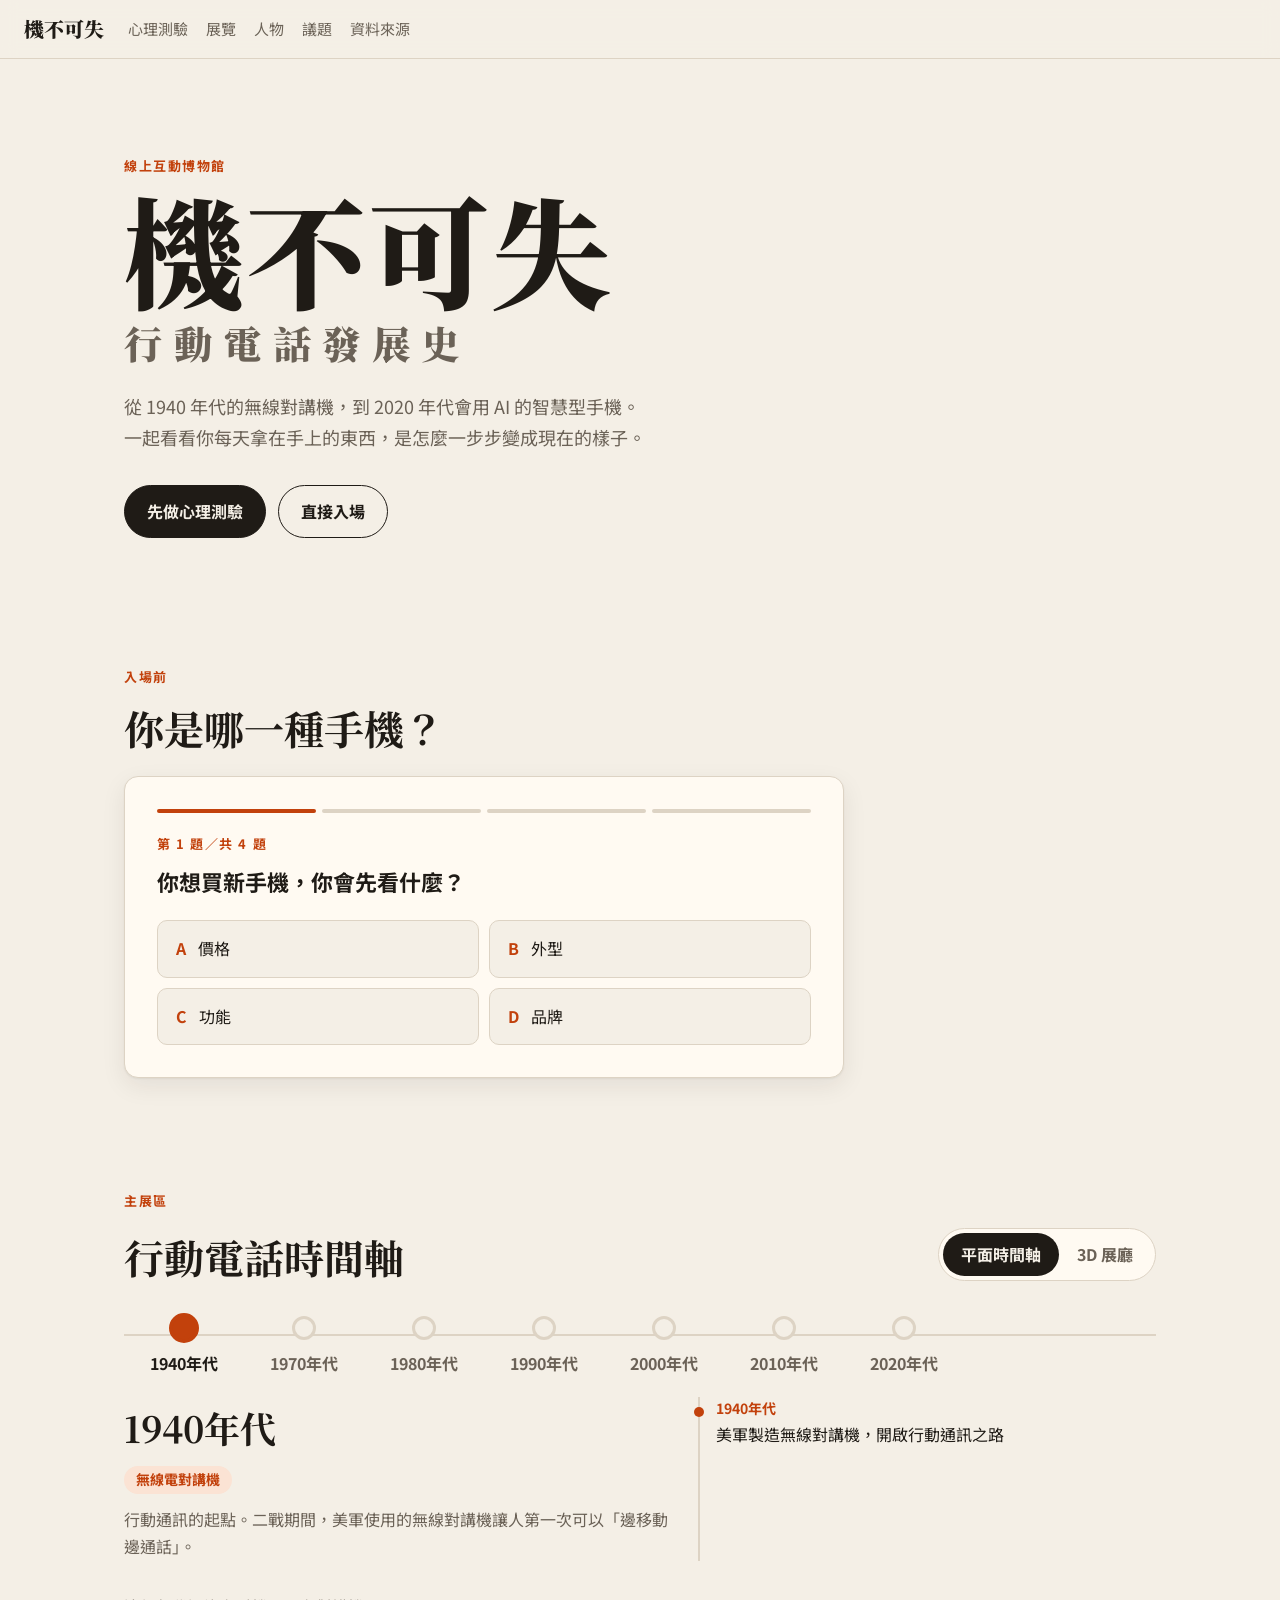
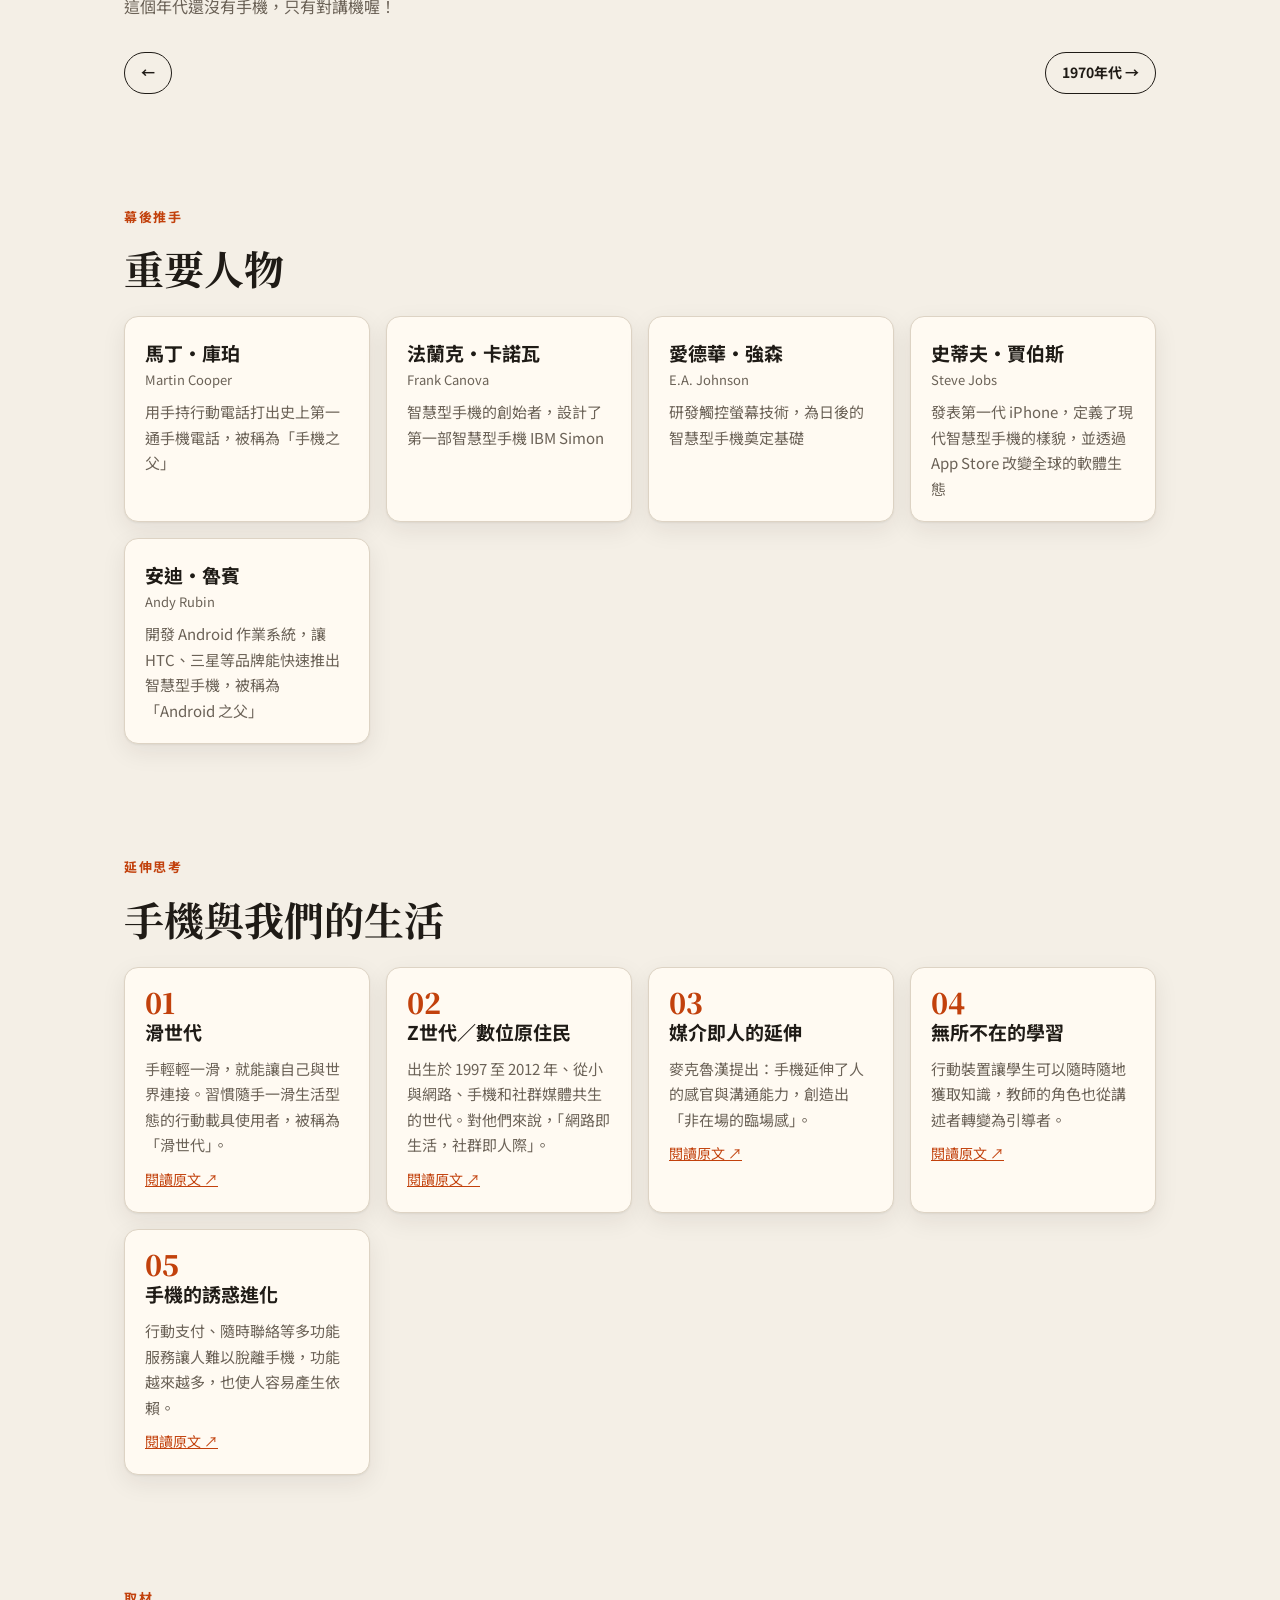
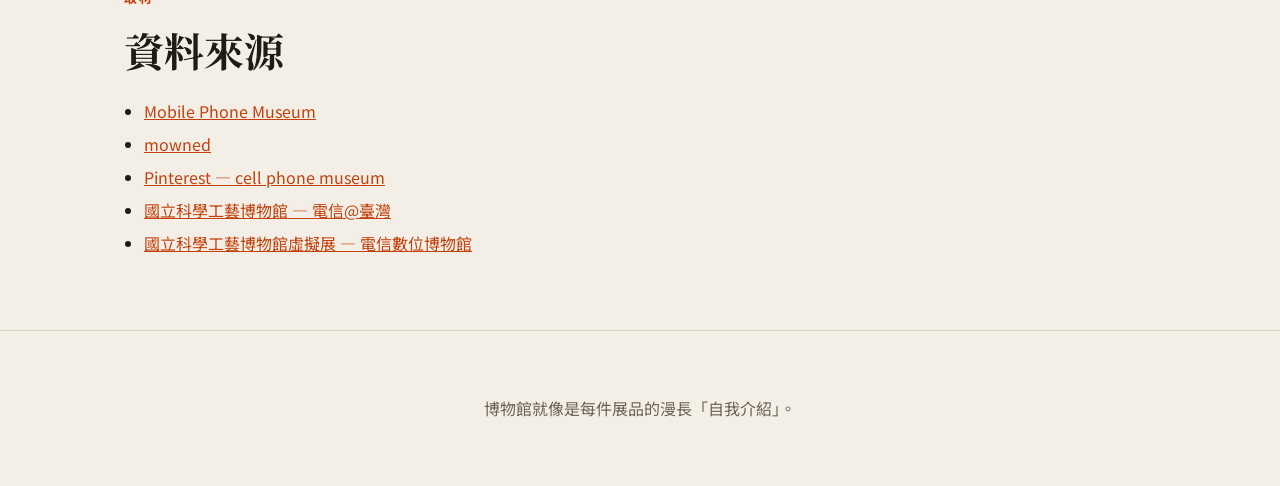
==== index.html @ 14944703 "Add interactive museum prototype with 2D timeline and 3D hall - Personality quiz that links its resu" ====
<!doctype html>
<html lang="zh-Hant">
<head>
  <meta charset="utf-8">
  <meta name="viewport" content="width=device-width, initial-scale=1">
  <title>機不可失：行動電話發展史</title>
  <meta name="description" content="線上互動博物館：從 1940 年代的對講機到 2020 年代的 AI 手機。">
  <link rel="preconnect" href="https://fonts.googleapis.com">
  <link rel="preconnect" href="https://fonts.gstatic.com" crossorigin>
  <link href="https://fonts.googleapis.com/css2?family=Noto+Sans+TC:wght@400;500;700;900&family=Noto+Serif+TC:wght@700;900&display=swap" rel="stylesheet">
  <link rel="stylesheet" href="css/style.css">
  <script type="importmap">
    {
      "imports": {
        "three": "https://cdn.jsdelivr.net/npm/three@0.160.0/build/three.module.js",
        "three/addons/": "https://cdn.jsdelivr.net/npm/three@0.160.0/examples/jsm/"
      }
    }
  </script>
</head>
<body>
  <header class="topbar">
    <a class="brand" href="#top">機不可失</a>
    <nav class="topnav" aria-label="主選單">
      <a href="#quiz">心理測驗</a>
      <a href="#exhibit">展覽</a>
      <a href="#people">人物</a>
      <a href="#issues">議題</a>
      <a href="#sources">資料來源</a>
    </nav>
  </header>

  <main id="top">
    <section class="hero">
      <p class="eyebrow">線上互動博物館</p>
      <h1>機不可失<span>行動電話發展史</span></h1>
      <p class="lead">從 1940 年代的無線對講機，到 2020 年代會用 AI 的智慧型手機。<br>一起看看你每天拿在手上的東西，是怎麼一步步變成現在的樣子。</p>
      <div class="hero-actions">
        <a class="btn primary" href="#quiz">先做心理測驗</a>
        <a class="btn" href="#exhibit">直接入場</a>
      </div>
    </section>

    <!-- 心理測驗 -->
    <section id="quiz" class="section">
      <div class="section-head">
        <p class="eyebrow">入場前</p>
        <h2>你是哪一種手機？</h2>
      </div>
      <div class="quiz-card" id="quiz-card" aria-live="polite"></div>
    </section>

    <!-- 展覽：2D / 3D 切換 -->
    <section id="exhibit" class="section">
      <div class="section-head">
        <p class="eyebrow">主展區</p>
        <h2>行動電話時間軸</h2>
        <div class="mode-switch" role="tablist" aria-label="參觀模式">
          <button role="tab" id="tab-2d" aria-selected="true" aria-controls="panel-2d">平面時間軸</button>
          <button role="tab" id="tab-3d" aria-selected="false" aria-controls="panel-3d">3D 展廳</button>
        </div>
      </div>

      <div id="panel-2d" role="tabpanel" aria-labelledby="tab-2d">
        <div class="era-rail" id="era-rail" role="tablist" aria-label="年代"></div>
        <div class="era-panel" id="era-panel"></div>
      </div>

      <div id="panel-3d" role="tabpanel" aria-labelledby="tab-3d" hidden>
        <div class="hall" id="hall">
          <div class="hall-canvas" id="hall-canvas"></div>
          <div class="hall-loading" id="hall-loading">展廳載入中…</div>
          <div class="hall-hint">拖曳旋轉手機 · 點其他展台或用 ← → 移動</div>
          <button class="hall-nav prev" id="hall-prev" aria-label="上一件展品">‹</button>
          <button class="hall-nav next" id="hall-next" aria-label="下一件展品">›</button>
          <div class="hall-info" id="hall-info"></div>
        </div>
      </div>
    </section>

    <!-- 人物 -->
    <section id="people" class="section">
      <div class="section-head">
        <p class="eyebrow">幕後推手</p>
        <h2>重要人物</h2>
      </div>
      <div class="people-grid" id="people-grid"></div>
    </section>

    <!-- 議題 -->
    <section id="issues" class="section">
      <div class="section-head">
        <p class="eyebrow">延伸思考</p>
        <h2>手機與我們的生活</h2>
      </div>
      <div class="issue-grid" id="issue-grid"></div>
    </section>

    <section id="sources" class="section">
      <div class="section-head">
        <p class="eyebrow">取材</p>
        <h2>資料來源</h2>
      </div>
      <ul class="source-list" id="source-list"></ul>
    </section>
  </main>

  <footer class="footer">
    <p>博物館就像是每件展品的漫長「自我介紹」。</p>
  </footer>

  <script src="js/data.js"></script>
  <script src="js/app.js"></script>
</body>
</html>
---- css/style.css ----
:root {
  --bg: #f4efe6;
  --surface: #fffaf2;
  --ink: #1f1b16;
  --muted: #6b6257;
  --line: #ddd3c4;
  --accent: #c2410c;
  --accent-ink: #ffffff;
  --accent-soft: #fbe3d4;
  --hall-bg: #15130f;
  --radius: 14px;
  --shadow: 0 1px 2px rgba(40, 30, 20, .06), 0 8px 24px rgba(40, 30, 20, .08);
  --sans: 'Noto Sans TC', system-ui, sans-serif;
  --serif: 'Noto Serif TC', 'Noto Sans TC', serif;
}

* { box-sizing: border-box; }
html { scroll-behavior: smooth; scroll-padding-top: 64px; }
body {
  margin: 0;
  background: var(--bg);
  color: var(--ink);
  font-family: var(--sans);
  line-height: 1.7;
  -webkit-font-smoothing: antialiased;
}
a { color: var(--accent); }
button { font: inherit; color: inherit; cursor: pointer; }
img { max-width: 100%; display: block; }
:focus-visible { outline: 3px solid var(--accent); outline-offset: 2px; }

/* 頂部選單 */
.topbar {
  position: sticky; top: 0; z-index: 20;
  display: flex; align-items: center; gap: 24px;
  padding: 12px 24px;
  background: color-mix(in srgb, var(--bg) 88%, transparent);
  backdrop-filter: blur(8px);
  border-bottom: 1px solid var(--line);
}
.brand { font-family: var(--serif); font-weight: 900; font-size: 20px; color: var(--ink); text-decoration: none; white-space: nowrap; }
.topnav { display: flex; gap: 18px; overflow-x: auto; scrollbar-width: none; }
.topnav a { color: var(--muted); text-decoration: none; font-size: 15px; white-space: nowrap; }
.topnav a:hover { color: var(--ink); }

/* 開場 */
.hero { max-width: 1080px; margin: 0 auto; padding: 96px 24px 72px; }
.eyebrow { margin: 0 0 8px; color: var(--accent); font-weight: 700; letter-spacing: .12em; font-size: 13px; }
.hero h1 {
  margin: 0; font-family: var(--serif); font-weight: 900;
  font-size: clamp(56px, 11vw, 120px); line-height: 1.05; letter-spacing: .02em;
}
.hero h1 span { display: block; font-size: .32em; letter-spacing: .3em; margin-top: 12px; color: var(--muted); }
.lead { max-width: 600px; font-size: 18px; color: var(--muted); margin: 28px 0 32px; }
.hero-actions { display: flex; gap: 12px; flex-wrap: wrap; }
.btn {
  display: inline-flex; align-items: center; gap: 8px;
  padding: 12px 22px; border-radius: 999px;
  border: 1.5px solid var(--ink); background: transparent;
  color: var(--ink); text-decoration: none; font-weight: 700;
}
.btn.primary { background: var(--ink); color: var(--bg); }
.btn.small { padding: 8px 16px; font-size: 14px; }
.btn:hover { transform: translateY(-1px); }

/* 區塊 */
.section { max-width: 1080px; margin: 0 auto; padding: 56px 24px; }
.section-head { display: flex; flex-wrap: wrap; align-items: flex-end; gap: 8px 24px; margin-bottom: 24px; }
.section-head .eyebrow { width: 100%; }
.section-head h2 { margin: 0; font-family: var(--serif); font-size: clamp(28px, 4vw, 40px); line-height: 1.2; }

/* 心理測驗 */
.quiz-card {
  background: var(--surface); border: 1px solid var(--line);
  border-radius: var(--radius); box-shadow: var(--shadow);
  padding: 32px; max-width: 720px;
}
.quiz-progress { display: flex; gap: 6px; margin-bottom: 20px; }
.quiz-progress span { flex: 1; height: 4px; border-radius: 2px; background: var(--line); }
.quiz-progress span.done { background: var(--accent); }
.quiz-q { font-size: 22px; font-weight: 700; margin: 0 0 20px; }
.quiz-options { display: grid; grid-template-columns: repeat(auto-fit, minmax(220px, 1fr)); gap: 10px; }
.quiz-option {
  text-align: left; padding: 14px 18px; border-radius: 10px;
  border: 1.5px solid var(--line); background: var(--bg);
  display: flex; gap: 12px; align-items: center;
}
.quiz-option b { color: var(--accent); }
.quiz-option:hover { border-color: var(--accent); background: var(--accent-soft); }
.quiz-result h3 { font-family: var(--serif); font-size: 32px; margin: 4px 0 8px; }
.quiz-result .phone-tag { color: var(--muted); margin: 0 0 12px; }
.quiz-result .actions { display: flex; gap: 10px; flex-wrap: wrap; margin-top: 20px; }

/* 模式切換 */
.mode-switch {
  margin-left: auto; display: inline-flex; padding: 4px;
  border-radius: 999px; background: var(--surface); border: 1px solid var(--line);
}
.mode-switch button {
  border: 0; background: transparent; padding: 8px 18px; border-radius: 999px;
  font-weight: 700; color: var(--muted);
}
.mode-switch button[aria-selected="true"] { background: var(--ink); color: var(--bg); }

/* 2D 時間軸 */
.era-rail {
  position: relative; display: flex; gap: 0; overflow-x: auto;
  scroll-snap-type: x mandatory; padding: 8px 0 20px; scrollbar-width: thin;
}
.era-rail::before {
  content: ''; position: absolute; left: 0; right: 0; top: 29px;
  height: 2px; background: var(--line);
}
.era-dot {
  position: relative; flex: 0 0 auto; min-width: 120px; scroll-snap-align: start;
  border: 0; background: transparent; padding: 0 8px; text-align: center;
  display: flex; flex-direction: column; align-items: center; gap: 10px;
  color: var(--muted); font-weight: 700;
}
.era-dot::before {
  content: ''; width: 18px; height: 18px; border-radius: 50%;
  background: var(--bg); border: 3px solid var(--line); margin-top: 3px; z-index: 1;
  transition: transform .2s, border-color .2s, background .2s;
}
.era-dot[aria-selected="true"] { color: var(--ink); }
.era-dot[aria-selected="true"]::before { border-color: var(--accent); background: var(--accent); transform: scale(1.25); }
.era-dot:hover::before { border-color: var(--accent); }

.era-panel { animation: fade .35s ease; }
@keyframes fade { from { opacity: 0; transform: translateY(6px); } to { opacity: 1; transform: none; } }
.era-intro { display: grid; grid-template-columns: 1.2fr 1fr; gap: 24px; margin-bottom: 28px; }
.era-intro h3 { font-family: var(--serif); font-size: 36px; margin: 0; }
.era-intro .network { display: inline-block; margin: 8px 0 12px; padding: 2px 12px; border-radius: 999px; background: var(--accent-soft); color: var(--accent); font-weight: 700; font-size: 14px; }
.era-intro p { margin: 0; color: var(--muted); }
.events { list-style: none; margin: 0; padding: 0 0 0 16px; border-left: 2px solid var(--line); }
.events li { position: relative; margin-bottom: 12px; }
.events li::before { content: ''; position: absolute; left: -22px; top: 10px; width: 10px; height: 10px; border-radius: 50%; background: var(--accent); }
.events b { display: block; font-size: 14px; color: var(--accent); }

.phone-row {
  position: relative; display: flex; gap: 16px; overflow-x: auto; scroll-snap-type: x mandatory;
  padding: 4px 4px 16px; margin: 0 -4px;
}
.phone-row:empty::after { content: '這個年代還沒有手機，只有對講機喔！'; color: var(--muted); }
.flip {
  flex: 0 0 240px; height: 340px; scroll-snap-align: start;
  perspective: 1000px; border: 0; background: transparent; padding: 0; text-align: left;
}
.flip-inner {
  position: relative; width: 100%; height: 100%;
  transition: transform .6s cubic-bezier(.2, .7, .2, 1); transform-style: preserve-3d;
}
.flip.flipped .flip-inner { transform: rotateY(180deg); }
.flip-face {
  position: absolute; inset: 0; backface-visibility: hidden; -webkit-backface-visibility: hidden;
  border-radius: var(--radius); border: 1px solid var(--line); background: var(--surface);
  box-shadow: var(--shadow); padding: 16px; display: flex; flex-direction: column; overflow: hidden;
}
.flip-back { transform: rotateY(180deg); background: var(--ink); color: var(--bg); border-color: var(--ink); }
.flip-back h4 { margin: 0 0 8px; font-size: 16px; }
.flip-back p { margin: 0 0 10px; font-size: 14px; line-height: 1.6; opacity: .9; }
.flip-back .label { font-size: 12px; letter-spacing: .1em; color: #f9b88f; font-weight: 700; margin-bottom: 2px; }
.flip.highlight .flip-face { outline: 3px solid var(--accent); outline-offset: 2px; }
.photo {
  flex: 1; border-radius: 10px; background: var(--bg); margin-bottom: 12px;
  display: grid; place-items: center; overflow: hidden;
}
.photo img { width: 100%; height: 100%; object-fit: contain; }
.photo .placeholder { text-align: center; color: var(--muted); font-size: 12px; padding: 8px; }
.photo .placeholder svg { display: block; width: 56px; height: 96px; margin: 0 auto 6px; color: var(--line); }
.flip-front .year { color: var(--accent); font-weight: 900; font-size: 14px; }
.flip-front .name { font-weight: 700; font-size: 17px; line-height: 1.35; }
.flip-front .tap { font-size: 12px; color: var(--muted); margin-top: 4px; }
.era-nav { display: flex; justify-content: space-between; gap: 12px; margin-top: 16px; }

/* 3D 展廳 */
.hall {
  position: relative; height: min(72vh, 640px); min-height: 420px;
  border-radius: var(--radius); overflow: hidden; background: var(--hall-bg);
  color: #f4efe6; touch-action: pan-y;
}
.hall-canvas, .hall-canvas canvas { position: absolute; inset: 0; width: 100%; height: 100%; display: block; }
.hall-canvas canvas { cursor: grab; }
.hall-canvas canvas:active { cursor: grabbing; }
.hall-loading { position: absolute; inset: 0; display: grid; place-items: center; color: #b9ad9a; }
.hall-hint {
  position: absolute; top: 14px; left: 50%; transform: translateX(-50%);
  font-size: 13px; color: #b9ad9a; background: rgba(0, 0, 0, .35);
  padding: 4px 14px; border-radius: 999px; white-space: nowrap; pointer-events: none;
  animation: hint-out .6s ease 7s forwards;
}
@keyframes hint-out { to { opacity: 0; } }
.hall-nav {
  position: absolute; top: 45%; width: 48px; height: 48px; border-radius: 50%;
  border: 1px solid rgba(255, 255, 255, .25); background: rgba(0, 0, 0, .4);
  color: #fff; font-size: 28px; line-height: 1;
}
.hall-nav:hover { background: rgba(0, 0, 0, .7); }
.hall-nav.prev { left: 14px; }
.hall-nav.next { right: 14px; }
.hall-info {
  position: absolute; left: 16px; right: 16px; bottom: 16px; max-width: 520px;
  background: rgba(20, 18, 14, .82); backdrop-filter: blur(6px);
  border: 1px solid rgba(255, 255, 255, .12); border-radius: 12px; padding: 14px 18px;
}
.hall-info .year { color: #f9b88f; font-weight: 900; font-size: 14px; }
.hall-info h3 { margin: 0 0 4px; font-size: 20px; }
.hall-info p { margin: 0 0 6px; font-size: 14px; color: #d9cfbf; }
.hall-info .btn { border-color: #f4efe6; color: #f4efe6; margin-top: 4px; }

/* 人物、議題 */
.people-grid, .issue-grid { display: grid; grid-template-columns: repeat(auto-fill, minmax(240px, 1fr)); gap: 16px; }
.card {
  background: var(--surface); border: 1px solid var(--line); border-radius: var(--radius);
  padding: 20px; box-shadow: var(--shadow);
}
.card h3 { margin: 0; font-size: 19px; }
.card .en { color: var(--muted); font-size: 13px; margin-bottom: 8px; }
.card p { margin: 8px 0 0; color: var(--muted); font-size: 15px; }
.card .num { font-family: var(--serif); font-size: 28px; color: var(--accent); font-weight: 900; line-height: 1; }
.card a { font-size: 14px; display: inline-block; margin-top: 10px; }
.source-list { padding-left: 20px; }
.source-list li { margin-bottom: 6px; }

.footer { text-align: center; padding: 48px 24px; color: var(--muted); border-top: 1px solid var(--line); }

@media (max-width: 720px) {
  .topbar { padding: 10px 16px; gap: 16px; }
  .hero { padding: 64px 16px 48px; }
  .section { padding: 40px 16px; }
  .quiz-card { padding: 22px; }
  .era-intro { grid-template-columns: 1fr; }
  .mode-switch { margin-left: 0; }
  .hall-nav { top: 38%; width: 40px; height: 40px; }
  .hall-hint { font-size: 11px; }
  .hall { height: 78vh; }
  .hall-info { left: 10px; right: 10px; bottom: 10px; padding: 10px 14px; }
  .hall-info h3 { font-size: 17px; }
  .hall-info p + p { display: none; }
}

@media (prefers-color-scheme: dark) {
  :root:not([data-theme="light"]) {
    --bg: #181612; --surface: #221f1a; --ink: #f2ece2; --muted: #a89e90;
    --line: #3a352d; --accent: #fb923c; --accent-soft: #3b2416;
  }
  :root:not([data-theme="light"]) .flip-back { background: #f2ece2; color: #181612; }
  :root:not([data-theme="light"]) .flip-back .label { color: #c2410c; }
}
@media (prefers-reduced-motion: reduce) {
  * { transition: none !important; animation: none !important; scroll-behavior: auto !important; }
}
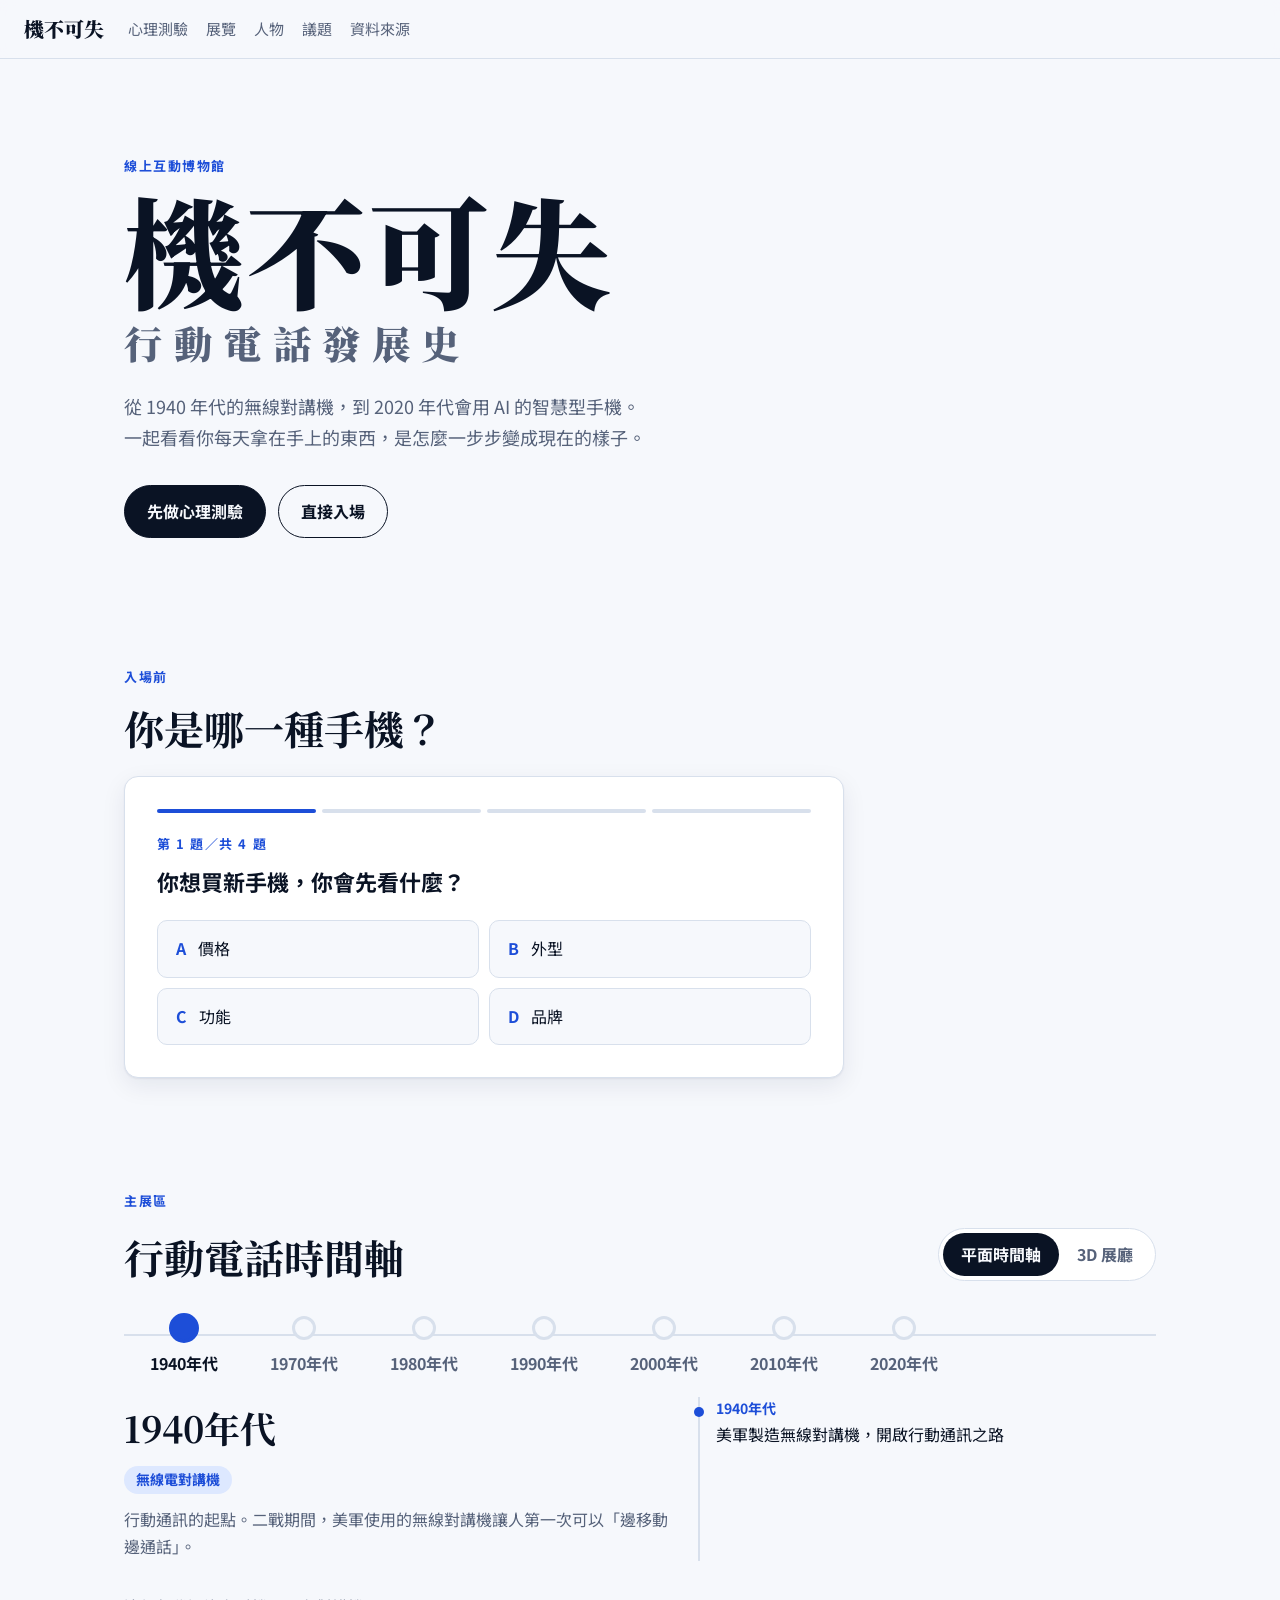
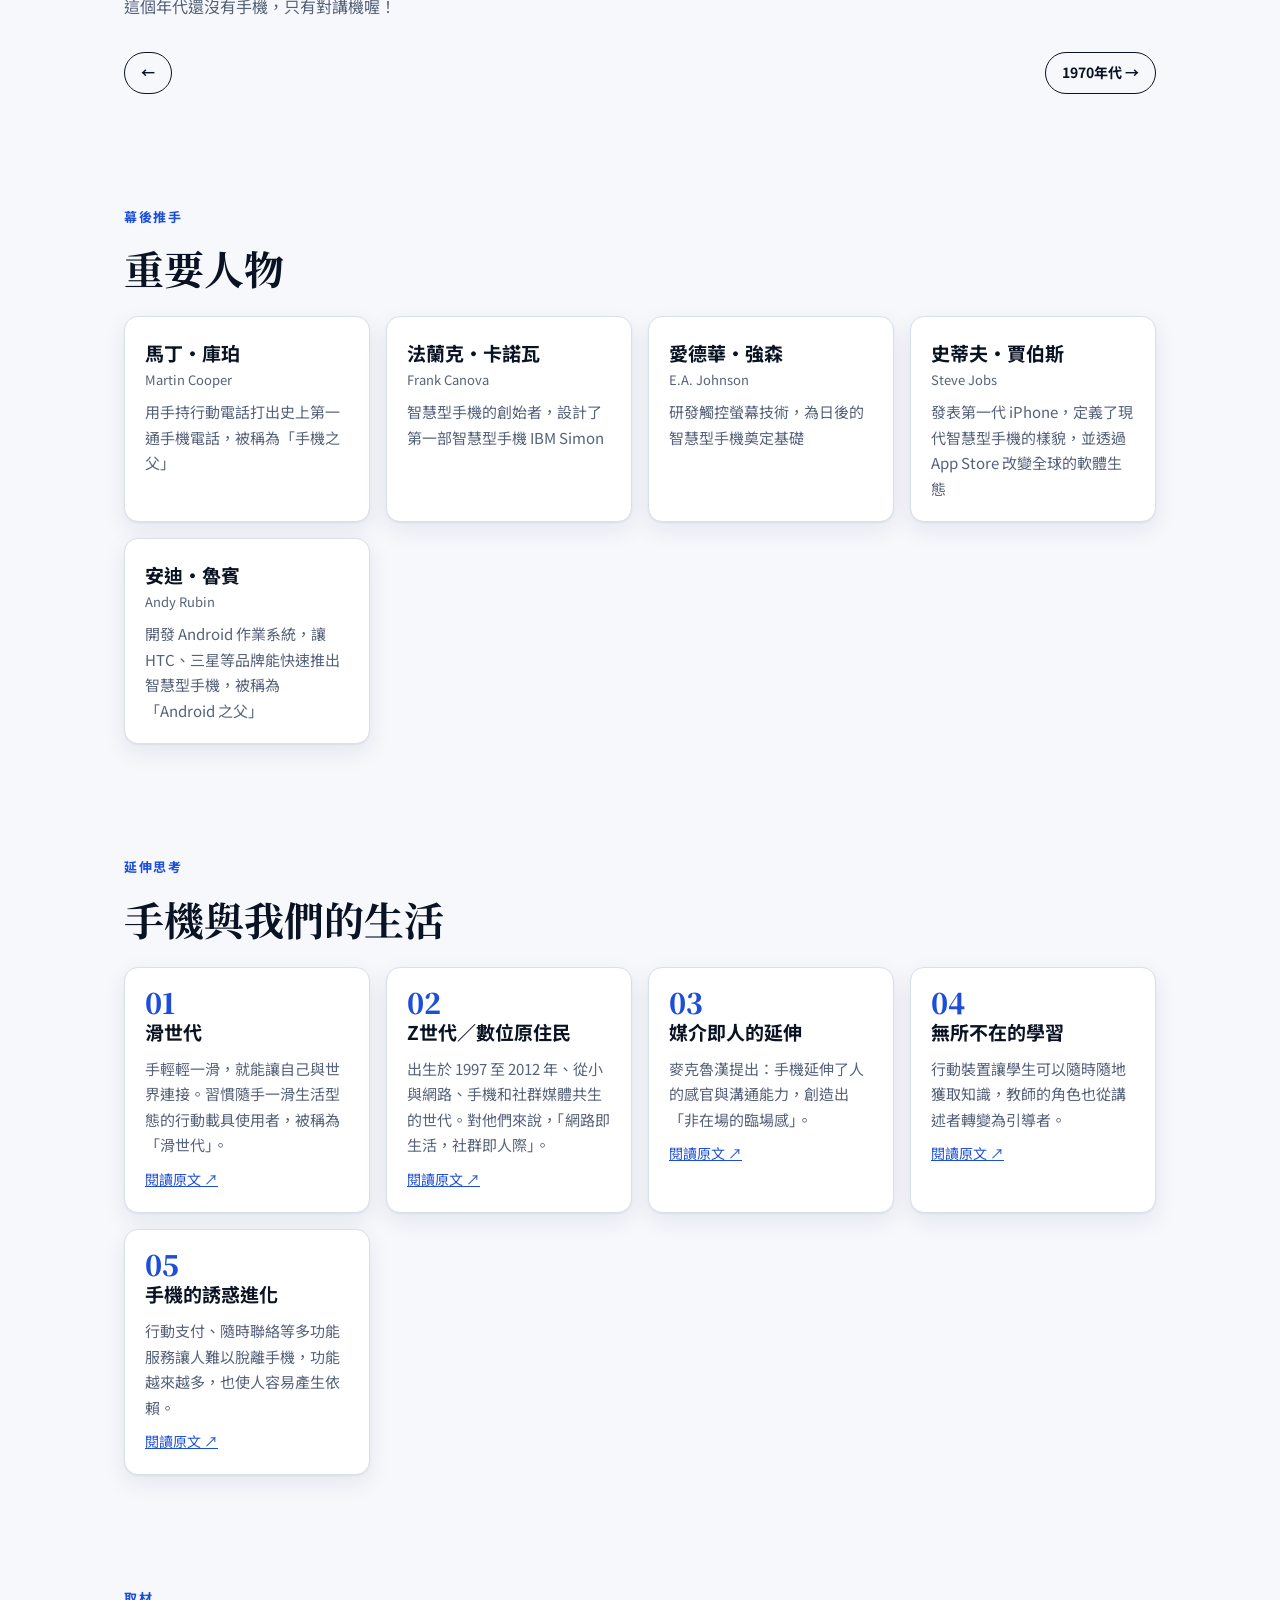
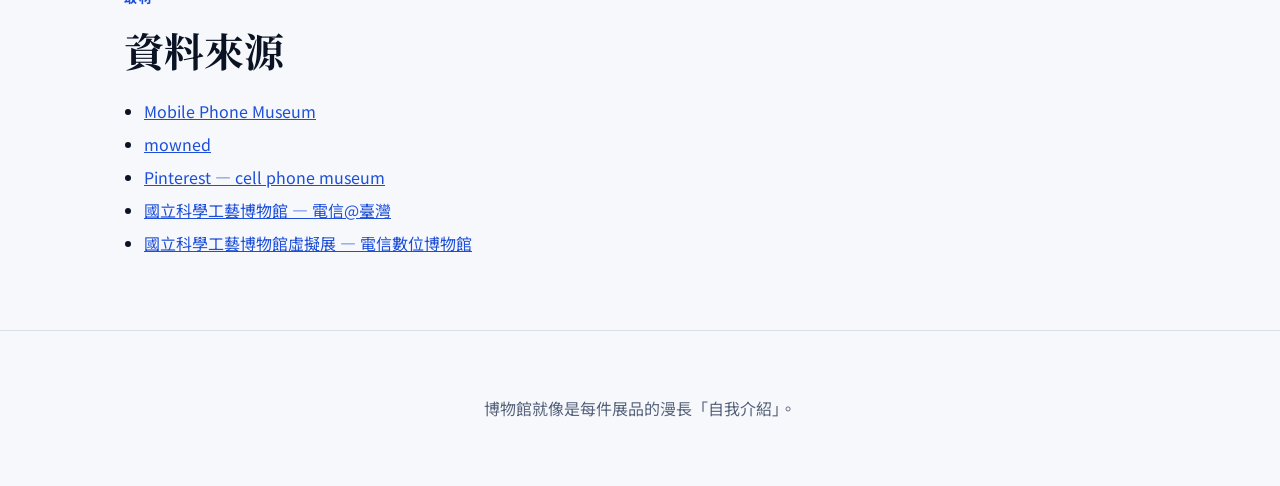
==== commit c713df87: "Switch site palette to blue / black / white Co-Authored-By: Claude Opus 5.5 <noreply@anthropic.com> " ====
--- a/index.html
+++ b/index.html
@@ -70,7 +70,7 @@
         <div class="hall" id="hall">
           <div class="hall-canvas" id="hall-canvas"></div>
           <div class="hall-loading" id="hall-loading">展廳載入中…</div>
-          <div class="hall-hint">拖曳旋轉手機 · 點其他展台或用 ← → 移動</div>
+          <div class="hall-hint">拖曳旋轉手機 · 點其他展台或用 ← → 移動 · 藍色光圈的手機可以點進去體驗</div>
           <button class="hall-nav prev" id="hall-prev" aria-label="上一件展品">‹</button>
           <button class="hall-nav next" id="hall-next" aria-label="下一件展品">›</button>
           <div class="hall-info" id="hall-info"></div>
--- a/css/style.css
+++ b/css/style.css
@@ -1,15 +1,15 @@
 :root {
-  --bg: #f4efe6;
-  --surface: #fffaf2;
-  --ink: #1f1b16;
-  --muted: #6b6257;
-  --line: #ddd3c4;
-  --accent: #c2410c;
+  --bg: #f6f8fc;
+  --surface: #ffffff;
+  --ink: #0a1324;
+  --muted: #56627a;
+  --line: #d8e0ec;
+  --accent: #1d4ed8;
   --accent-ink: #ffffff;
-  --accent-soft: #fbe3d4;
-  --hall-bg: #15130f;
+  --accent-soft: #dde8ff;
+  --hall-bg: #060a14;
   --radius: 14px;
-  --shadow: 0 1px 2px rgba(40, 30, 20, .06), 0 8px 24px rgba(40, 30, 20, .08);
+  --shadow: 0 1px 2px rgba(10, 25, 60, .06), 0 8px 24px rgba(10, 25, 60, .08);
   --sans: 'Noto Sans TC', system-ui, sans-serif;
   --serif: 'Noto Serif TC', 'Noto Sans TC', serif;
 }
@@ -31,7 +31,7 @@
 
 /* 頂部選單 */
 .topbar {
-  position: sticky; top: 0; z-index: 20;
+  position: sticky; top: env(safe-area-inset-top, 0px); z-index: 20;
   display: flex; align-items: center; gap: 24px;
   padding: 12px 24px;
   background: color-mix(in srgb, var(--bg) 88%, transparent);
@@ -159,7 +159,7 @@
 .flip-back { transform: rotateY(180deg); background: var(--ink); color: var(--bg); border-color: var(--ink); }
 .flip-back h4 { margin: 0 0 8px; font-size: 16px; }
 .flip-back p { margin: 0 0 10px; font-size: 14px; line-height: 1.6; opacity: .9; }
-.flip-back .label { font-size: 12px; letter-spacing: .1em; color: #f9b88f; font-weight: 700; margin-bottom: 2px; }
+.flip-back .label { font-size: 12px; letter-spacing: .1em; color: #93c5fd; font-weight: 700; margin-bottom: 2px; }
 .flip.highlight .flip-face { outline: 3px solid var(--accent); outline-offset: 2px; }
 .photo {
   flex: 1; border-radius: 10px; background: var(--bg); margin-bottom: 12px;
@@ -177,15 +177,15 @@
 .hall {
   position: relative; height: min(72vh, 640px); min-height: 420px;
   border-radius: var(--radius); overflow: hidden; background: var(--hall-bg);
-  color: #f4efe6; touch-action: pan-y;
+  color: #eef3fb; touch-action: pan-y;
 }
 .hall-canvas, .hall-canvas canvas { position: absolute; inset: 0; width: 100%; height: 100%; display: block; }
 .hall-canvas canvas { cursor: grab; }
 .hall-canvas canvas:active { cursor: grabbing; }
-.hall-loading { position: absolute; inset: 0; display: grid; place-items: center; color: #b9ad9a; }
+.hall-loading { position: absolute; inset: 0; display: grid; place-items: center; color: #9fb0c8; }
 .hall-hint {
   position: absolute; top: 14px; left: 50%; transform: translateX(-50%);
-  font-size: 13px; color: #b9ad9a; background: rgba(0, 0, 0, .35);
+  font-size: 13px; color: #9fb0c8; background: rgba(0, 0, 0, .35);
   padding: 4px 14px; border-radius: 999px; white-space: nowrap; pointer-events: none;
   animation: hint-out .6s ease 7s forwards;
 }
@@ -200,13 +200,13 @@
 .hall-nav.next { right: 14px; }
 .hall-info {
   position: absolute; left: 16px; right: 16px; bottom: 16px; max-width: 520px;
-  background: rgba(20, 18, 14, .82); backdrop-filter: blur(6px);
+  background: rgba(8, 13, 26, .82); backdrop-filter: blur(6px);
   border: 1px solid rgba(255, 255, 255, .12); border-radius: 12px; padding: 14px 18px;
 }
-.hall-info .year { color: #f9b88f; font-weight: 900; font-size: 14px; }
+.hall-info .year { color: #93c5fd; font-weight: 900; font-size: 14px; }
 .hall-info h3 { margin: 0 0 4px; font-size: 20px; }
-.hall-info p { margin: 0 0 6px; font-size: 14px; color: #d9cfbf; }
-.hall-info .btn { border-color: #f4efe6; color: #f4efe6; margin-top: 4px; }
+.hall-info p { margin: 0 0 6px; font-size: 14px; color: #c9d4e4; }
+.hall-info .btn { border-color: #eef3fb; color: #eef3fb; margin-top: 4px; }
 
 /* 人物、議題 */
 .people-grid, .issue-grid { display: grid; grid-template-columns: repeat(auto-fill, minmax(240px, 1fr)); gap: 16px; }
@@ -241,12 +241,118 @@
 
 @media (prefers-color-scheme: dark) {
   :root:not([data-theme="light"]) {
-    --bg: #181612; --surface: #221f1a; --ink: #f2ece2; --muted: #a89e90;
-    --line: #3a352d; --accent: #fb923c; --accent-soft: #3b2416;
+    --bg: #060a14; --surface: #0e1627; --ink: #eef3fb; --muted: #95a3bb;
+    --line: #1f2c45; --accent: #60a5fa; --accent-soft: #132a52; color-scheme: dark;
   }
-  :root:not([data-theme="light"]) .flip-back { background: #f2ece2; color: #181612; }
-  :root:not([data-theme="light"]) .flip-back .label { color: #c2410c; }
-}
+  :root:not([data-theme="light"]) .flip-back .label { color: #1d4ed8; }
+}
+:root[data-theme="dark"] {
+  --bg: #060a14; --surface: #0e1627; --ink: #eef3fb; --muted: #95a3bb;
+  --line: #1f2c45; --accent: #60a5fa; --accent-soft: #132a52; color-scheme: dark;
+}
+:root[data-theme="dark"] .flip-back .label { color: #1d4ed8; }
 @media (prefers-reduced-motion: reduce) {
   * { transition: none !important; animation: none !important; scroll-behavior: auto !important; }
 }
+
+/* ===== 沉浸體驗（全螢幕，固定用深色字幕風格，不跟著深淺色主題變） ===== */
+.hall-enter { border-color: #60a5fa !important; color: #dbeafe !important; }
+.era-scenes { display: flex; flex-wrap: wrap; gap: 10px; margin-top: 4px; }
+.era-scenes .btn { border-color: var(--accent); color: var(--accent); }
+html.imm-open, html.imm-open body { overflow: hidden; }
+.imm [hidden] { display: none !important; }
+.imm {
+  --imm-panel: rgba(8, 13, 26, .84); --imm-ink: #f1f5fb; --imm-muted: #c9d4e4; --imm-accent: #60a5fa;
+  position: fixed; inset: 0; z-index: 1000; background: #060a14; color: var(--imm-ink);
+  font-family: var(--sans); overflow: hidden; touch-action: none; user-select: none; -webkit-user-select: none;
+}
+.imm-canvas, .imm-canvas canvas { position: absolute; inset: 0; width: 100%; height: 100%; display: block; }
+.imm-btn {
+  font: inherit; font-size: 14px; font-weight: 700; color: var(--imm-ink); cursor: pointer; white-space: nowrap;
+  background: var(--imm-panel); border: 1px solid rgba(255, 255, 255, .22); border-radius: 999px; padding: 8px 14px;
+  backdrop-filter: blur(6px); -webkit-backdrop-filter: blur(6px);
+}
+.imm-btn.primary { background: var(--imm-accent); border-color: var(--imm-accent); color: #051231; }
+.imm-btn.pulse { animation: imm-pulse 1.4s ease-in-out infinite; }
+@keyframes imm-pulse { 50% { box-shadow: 0 0 0 8px rgba(96, 165, 250, .25); } }
+.imm-top {
+  position: absolute; left: 0; right: 0; top: 0; display: flex; align-items: center; gap: 12px;
+  padding: calc(env(safe-area-inset-top, 0px) + 12px) max(14px, env(safe-area-inset-right, 0px)) 12px max(14px, env(safe-area-inset-left, 0px));
+  background: linear-gradient(rgba(0, 0, 0, .45), transparent);
+}
+.imm-steps { flex: 1; display: flex; justify-content: center; gap: 6px; }
+.imm-steps span { width: 22px; height: 4px; border-radius: 4px; background: rgba(255, 255, 255, .28); }
+.imm-steps span.done { background: rgba(255, 255, 255, .75); }
+.imm-steps span.now { background: var(--imm-accent); }
+.imm-reticle { position: absolute; left: 50%; top: 50%; width: 44px; height: 44px; margin: -22px 0 0 -22px; pointer-events: none; }
+.imm-reticle svg { width: 100%; height: 100%; overflow: visible; transform: rotate(-90deg); }
+.imm-reticle .dot { fill: rgba(255, 255, 255, .9); stroke: rgba(0, 0, 0, .35); stroke-width: 1; }
+.imm-reticle .ring { fill: none; stroke: var(--imm-accent); stroke-width: 3.5; stroke-linecap: round; transition: stroke-dashoffset .08s linear; }
+.imm-reticle.active .dot { fill: var(--imm-accent); }
+.imm-peek {
+  position: absolute; top: 52px; left: 50%; transform: translateX(-50%); white-space: nowrap;
+  font-size: 13px; font-weight: 700; text-shadow: 0 1px 4px rgba(0, 0, 0, .8);
+}
+.imm-arrow {
+  position: absolute; top: 50%; transform: translateY(-50%); pointer-events: none;
+  font-weight: 900; font-size: 15px; padding: 8px 14px; border-radius: 999px; background: var(--imm-panel);
+  opacity: 0; transition: opacity .3s;
+}
+.imm-arrow[data-dir="left"] { left: max(12px, env(safe-area-inset-left, 0px)); opacity: 1; }
+.imm-arrow[data-dir="right"] { right: max(12px, env(safe-area-inset-right, 0px)); opacity: 1; }
+.imm-arrow[data-dir="up"] { left: 50%; top: 22%; transform: translateX(-50%); opacity: 1; }
+.imm-arrow[data-dir="down"] { left: 50%; top: 74%; transform: translateX(-50%); opacity: 1; }
+.imm-caption {
+  position: absolute; left: 50%; bottom: calc(env(safe-area-inset-bottom, 0px) + 28px); transform: translate(-50%, 8px);
+  width: min(680px, calc(100% - 32px)); margin: 0; padding: 12px 18px; border-radius: 12px; text-align: center;
+  background: var(--imm-panel); font-size: clamp(16px, 2.2vw, 20px); line-height: 1.55; font-weight: 500; text-wrap: balance;
+  opacity: 0; transition: opacity .4s, transform .4s; pointer-events: none;
+}
+.imm-caption.show { opacity: 1; transform: translate(-50%, 0); }
+.imm-skip { position: absolute; right: max(14px, env(safe-area-inset-right, 0px)); bottom: calc(env(safe-area-inset-bottom, 0px) + 100px); }
+.imm-explore {
+  position: absolute; left: 50%; transform: translateX(-50%); bottom: calc(env(safe-area-inset-bottom, 0px) + 20px);
+  width: min(560px, calc(100% - 32px)); padding: 12px 14px; border-radius: 14px; background: var(--imm-panel);
+  display: grid; gap: 8px; transition: opacity .3s;
+}
+.imm-explore.dim { opacity: 0; pointer-events: none; }
+.imm-prompt { margin: 0; font-weight: 700; }
+.imm-explore-row { display: flex; align-items: center; justify-content: space-between; gap: 12px; }
+.imm-count { color: var(--imm-muted); font-size: 14px; }
+.imm-card {
+  position: absolute; left: 50%; transform: translateX(-50%); bottom: calc(env(safe-area-inset-bottom, 0px) + 20px);
+  width: min(560px, calc(100% - 32px)); max-height: 46vh; overflow: auto; padding: 16px 18px 14px; border-radius: 14px;
+  background: #ffffff; color: #0a1324; box-shadow: 0 10px 40px rgba(0, 0, 0, .4); animation: imm-up .3s ease-out;
+}
+.imm-card .eyebrow { color: #1d4ed8; margin-bottom: 4px; }
+.imm-card h3 { margin: 0 0 6px; font-size: 19px; text-wrap: balance; }
+.imm-card-text { margin: 0 0 12px; font-size: 15px; line-height: 1.7; color: #3b4760; }
+.imm-card .imm-btn { background: #0a1324; color: #ffffff; border-color: #0a1324; }
+@keyframes imm-up { from { opacity: 0; transform: translate(-50%, 12px); } }
+.imm-sheet {
+  position: absolute; inset: 0; display: grid; align-content: center; justify-items: center; gap: 4px; overflow: auto;
+  padding: 24px max(24px, env(safe-area-inset-right, 0px)) 24px max(24px, env(safe-area-inset-left, 0px));
+  background: rgba(5, 9, 20, .72); backdrop-filter: blur(3px); -webkit-backdrop-filter: blur(3px);
+}
+.imm-sheet > * { width: min(560px, 100%); }
+.imm-sheet .eyebrow { color: var(--imm-accent); }
+.imm-sheet h2 { margin: 0 0 8px; font-family: var(--serif); font-size: clamp(28px, 6vw, 40px); text-wrap: balance; }
+.imm-sheet p { margin: 0 0 10px; color: var(--imm-muted); line-height: 1.7; }
+.imm-how { list-style: none; padding: 0; margin: 6px 0 12px; display: grid; gap: 8px; }
+.imm-how li { color: var(--imm-muted); font-size: 15px; line-height: 1.6; }
+.imm-how b { display: block; color: var(--imm-ink); }
+.imm-note { font-size: 13px; border-left: 3px solid var(--imm-accent); padding-left: 10px; }
+.imm-actions { display: flex; flex-wrap: wrap; gap: 10px; margin-top: 8px; }
+.imm-sheet .btn { border-color: var(--imm-ink); color: var(--imm-ink); cursor: pointer; font: inherit; font-weight: 700; }
+.imm-sheet .btn.primary { background: var(--imm-accent); border-color: var(--imm-accent); color: #051231; }
+.imm-loading { font-size: 14px; }
+.imm-toast {
+  position: absolute; left: 50%; top: calc(env(safe-area-inset-top, 0px) + 64px); transform: translate(-50%, -8px);
+  width: max-content; max-width: calc(100% - 32px); padding: 10px 16px; border-radius: 10px; background: var(--imm-panel);
+  font-size: 14px; opacity: 0; transition: opacity .3s, transform .3s; pointer-events: none;
+}
+.imm-toast.show { opacity: 1; transform: translate(-50%, 0); }
+@media (max-width: 720px) {
+  .imm-caption { bottom: calc(env(safe-area-inset-bottom, 0px) + 18px); }
+  .imm-skip { bottom: calc(env(safe-area-inset-bottom, 0px) + 112px); }
+}
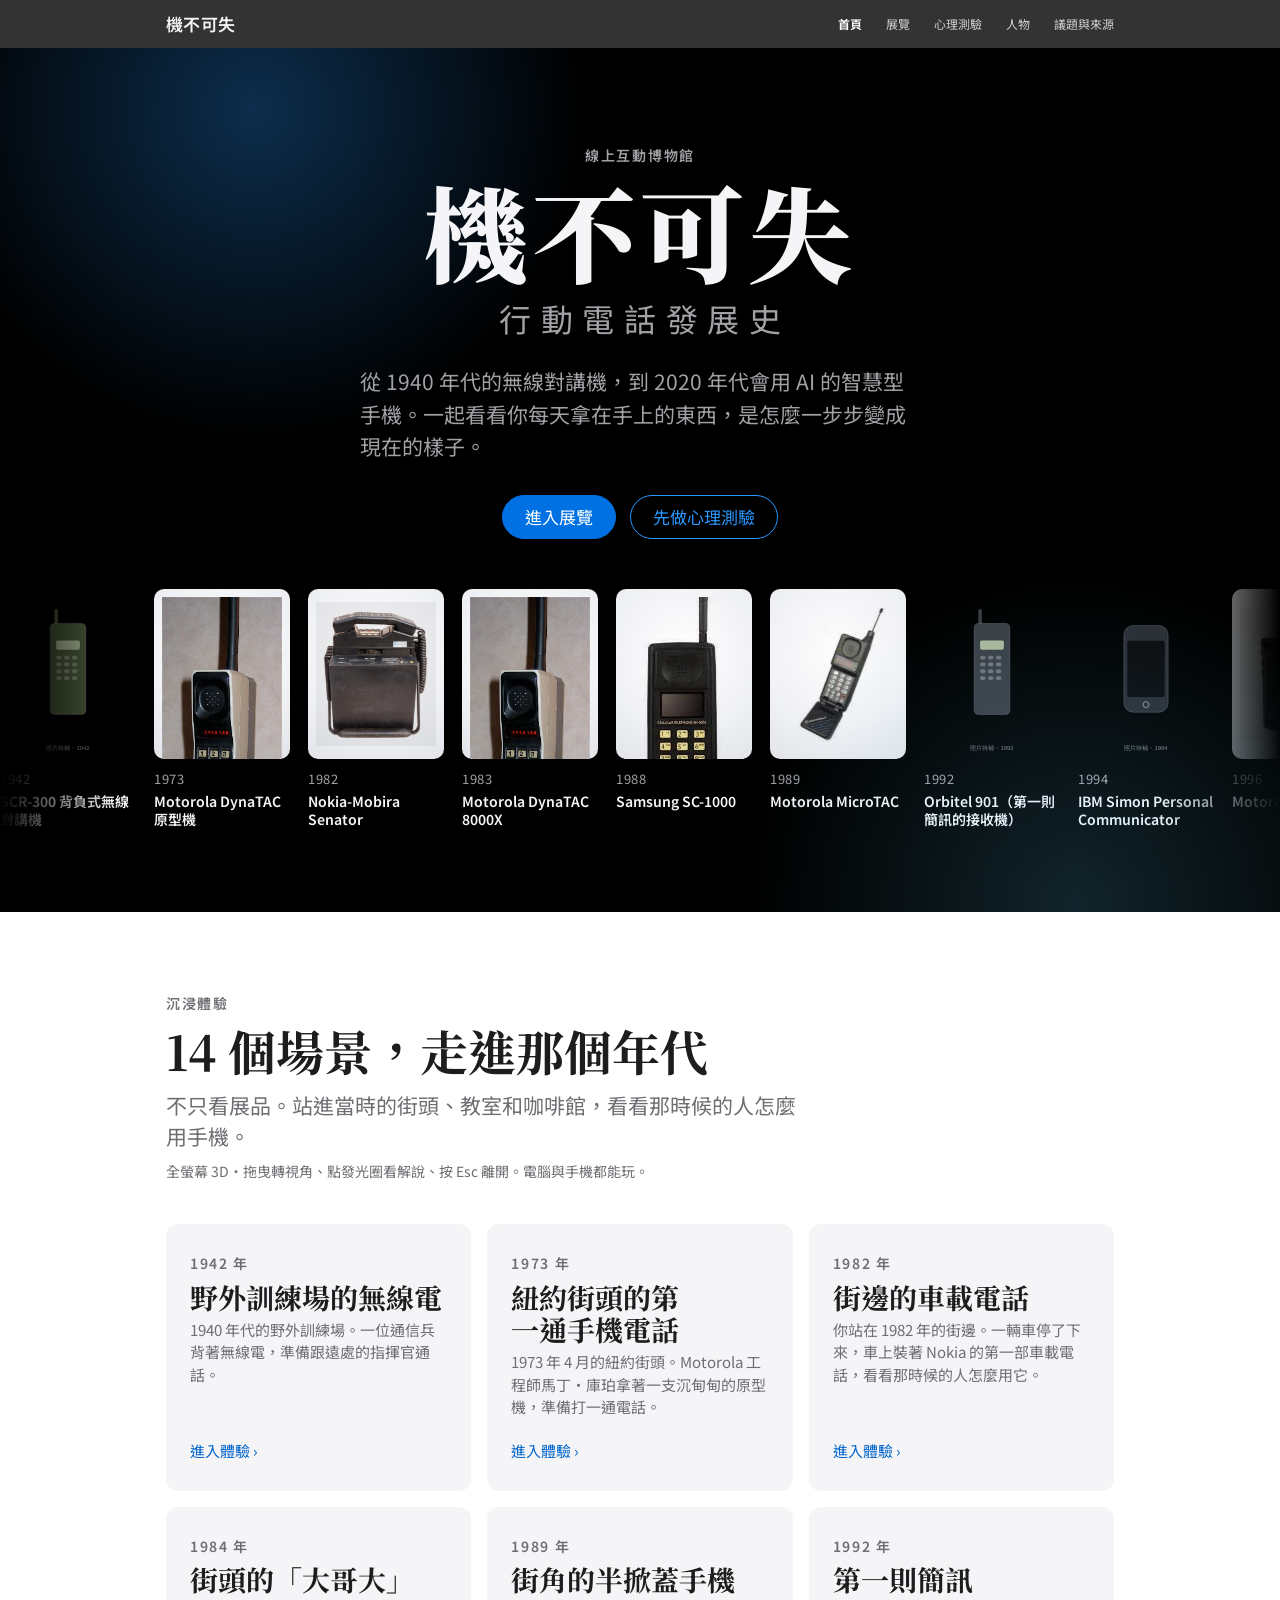
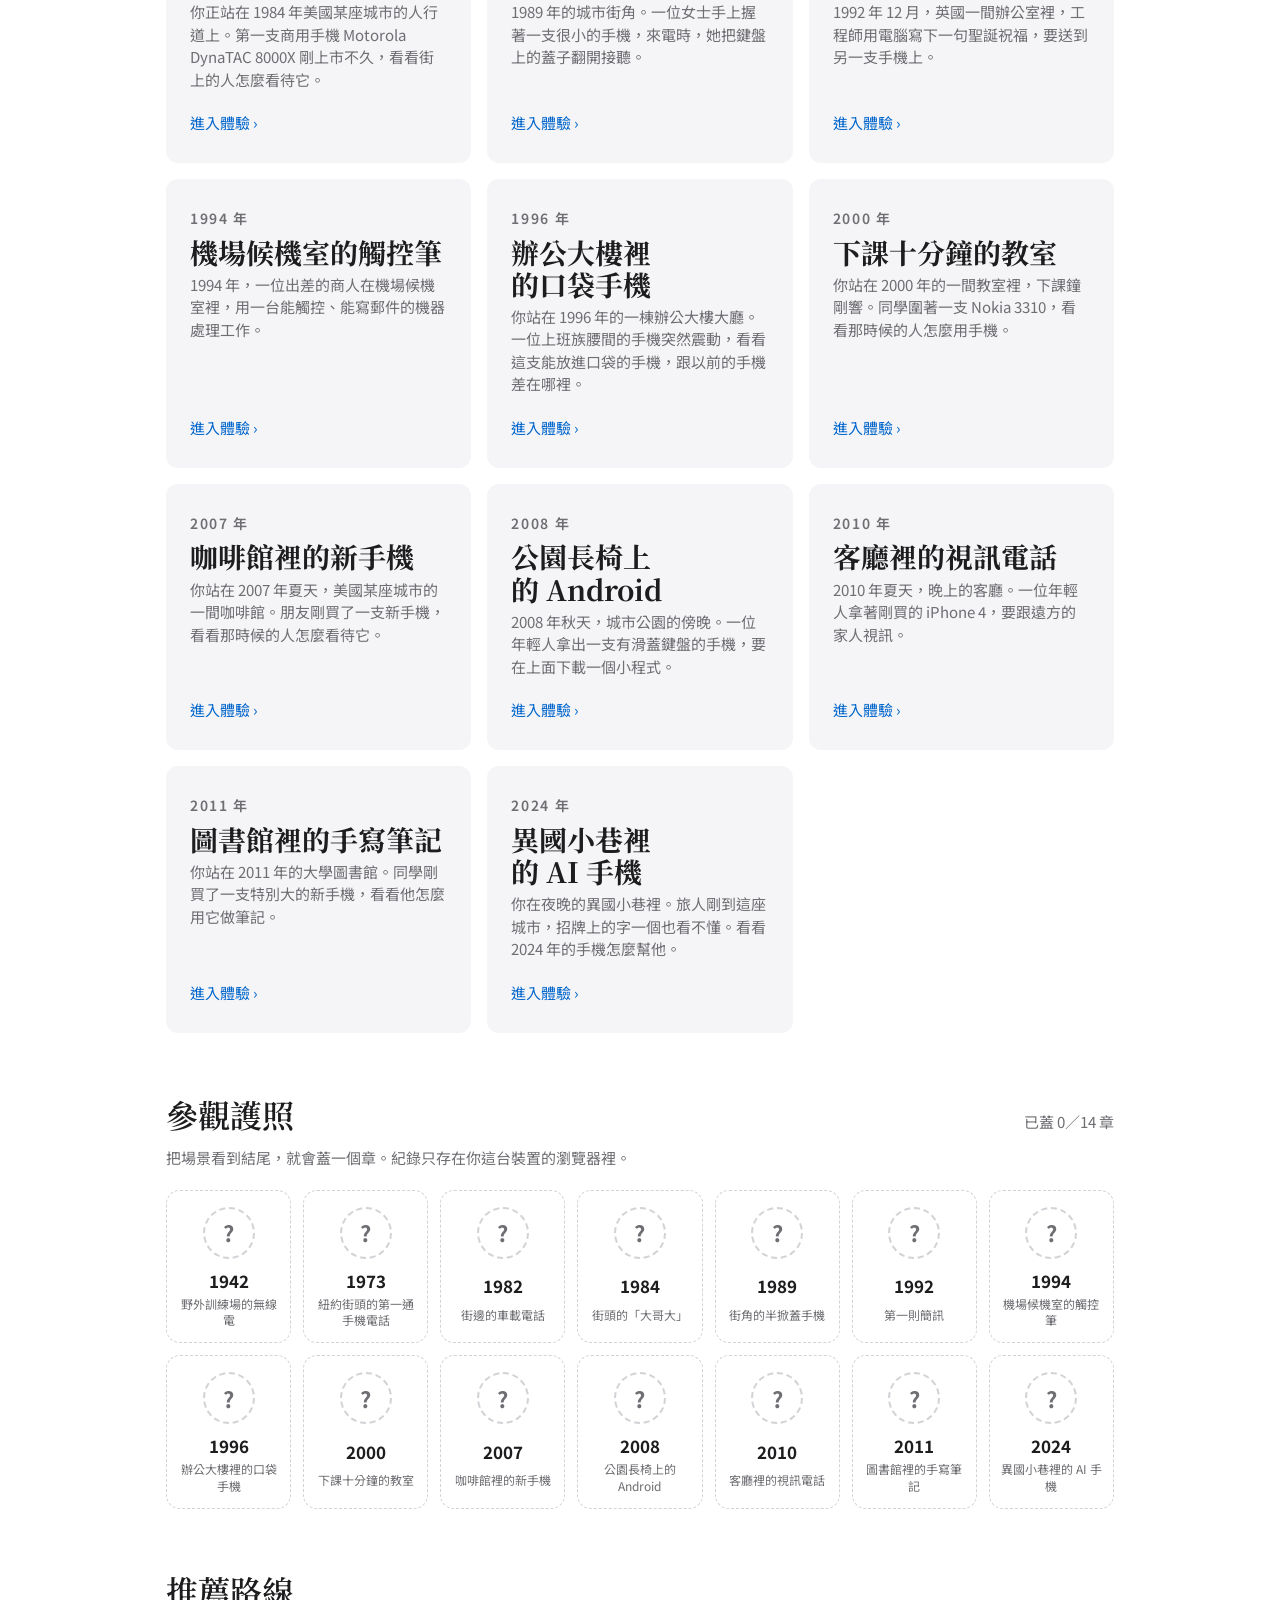
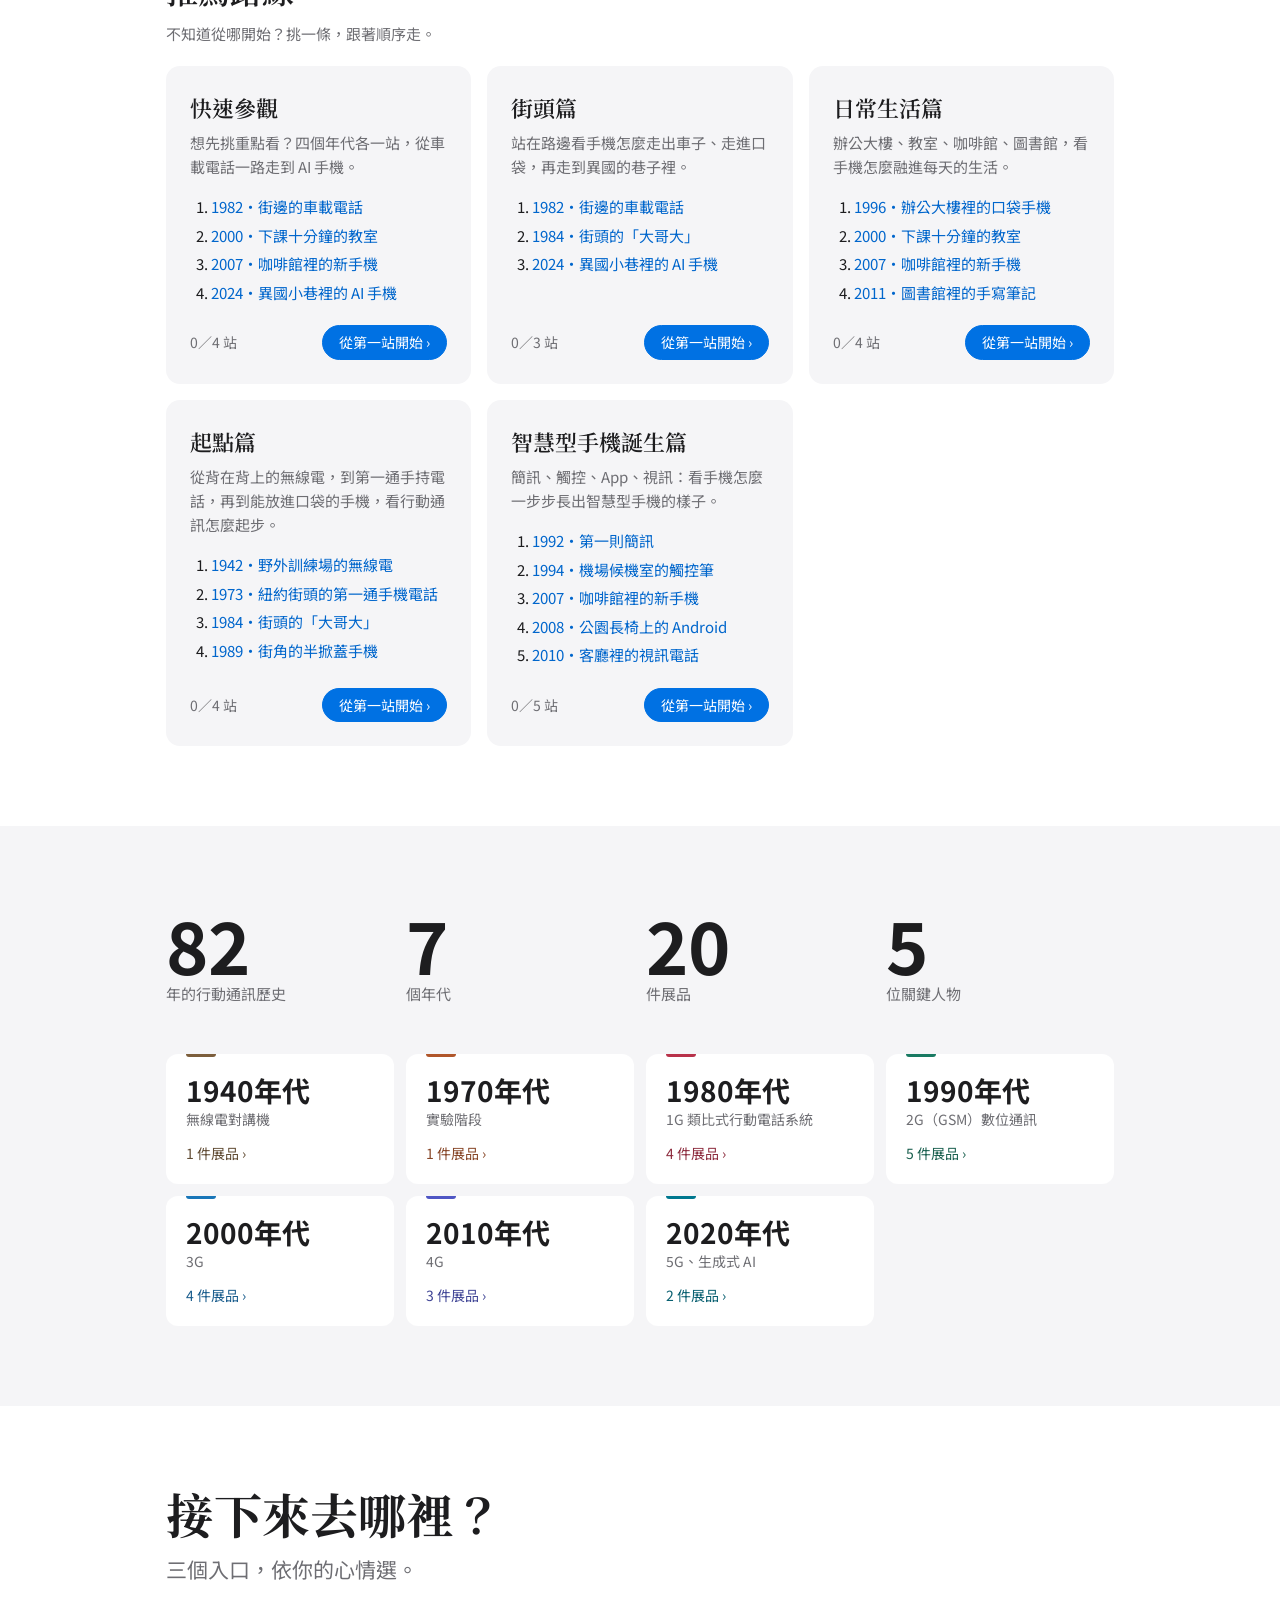
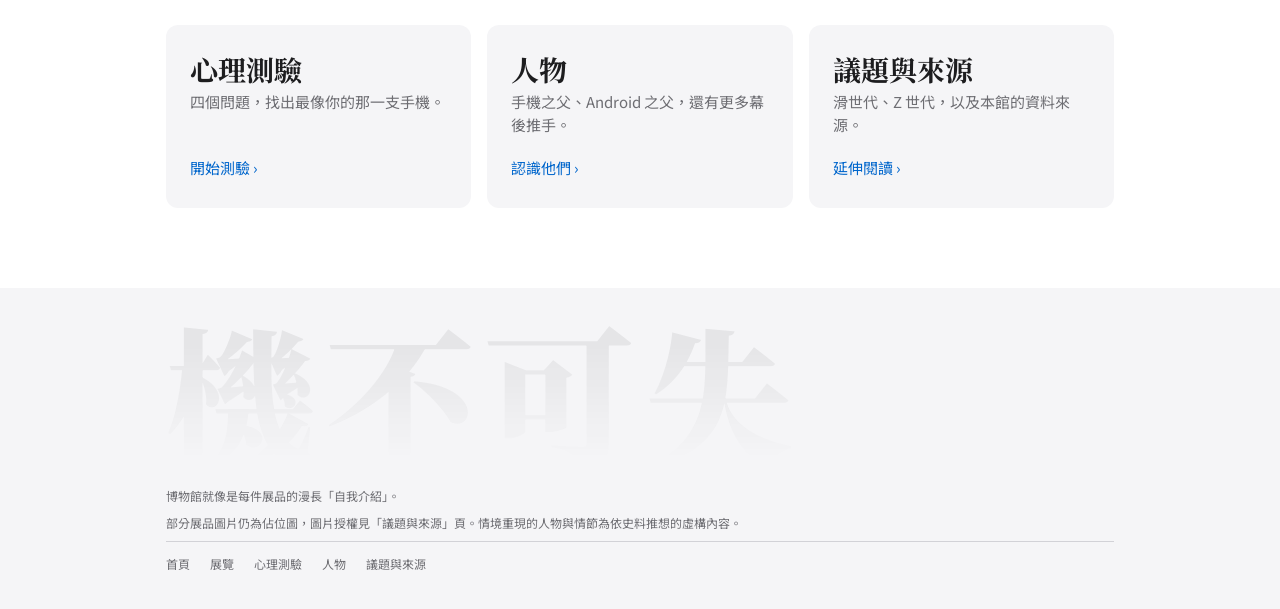
==== commit 0d258b7f: "加入「機不可失」網站的完整原始碼 把線上版（Claude Artifact）的 62 個檔案逐檔存進 repo，並補上 README。 與線上版比對過大小與 SHA-256，沒有任何差異。  內容： " ====
--- a/index.html
+++ b/index.html
@@ -1,115 +1,71 @@
-<!doctype html>
-<html lang="zh-Hant">
-<head>
-  <meta charset="utf-8">
-  <meta name="viewport" content="width=device-width, initial-scale=1">
-  <title>機不可失：行動電話發展史</title>
-  <meta name="description" content="線上互動博物館：從 1940 年代的對講機到 2020 年代的 AI 手機。">
-  <link rel="preconnect" href="https://fonts.googleapis.com">
-  <link rel="preconnect" href="https://fonts.gstatic.com" crossorigin>
-  <link href="https://fonts.googleapis.com/css2?family=Noto+Sans+TC:wght@400;500;700;900&family=Noto+Serif+TC:wght@700;900&display=swap" rel="stylesheet">
-  <link rel="stylesheet" href="css/style.css">
-  <script type="importmap">
-    {
-      "imports": {
-        "three": "https://cdn.jsdelivr.net/npm/three@0.160.0/build/three.module.js",
-        "three/addons/": "https://cdn.jsdelivr.net/npm/three@0.160.0/examples/jsm/"
-      }
-    }
-  </script>
-</head>
-<body>
-  <header class="topbar">
-    <a class="brand" href="#top">機不可失</a>
-    <nav class="topnav" aria-label="主選單">
-      <a href="#quiz">心理測驗</a>
-      <a href="#exhibit">展覽</a>
-      <a href="#people">人物</a>
-      <a href="#issues">議題</a>
-      <a href="#sources">資料來源</a>
-    </nav>
-  </header>
+<!doctype html><html><head><meta charset=utf8><meta name=viewport content="width=device-width,initial-scale=1,viewport-fit=cover"><style>:root{color-scheme:light;box-sizing:border-box;padding-top:env(safe-area-inset-top,0px);padding-bottom:env(safe-area-inset-bottom,0px)}html{scroll-padding-top:env(safe-area-inset-top,0px)}body{margin:0;padding:0;font:14px -apple-system,BlinkMacSystemFont,sans-serif;background:#fff;color:#000}img{max-width:100%}[hidden]:not([hidden=until-found i]){display:none!important}</style></head><body>
+<title>機不可失</title>
+<meta name="claude:viewport-fit-sides" content="cover">
+<meta name="description" content="線上互動博物館：從 1940 年代的對講機到 2020 年代的 AI 手機。">
+<link rel="icon" href="data:image/svg+xml,%3Csvg xmlns='http://www.w3.org/2000/svg' viewBox='0 0 64 64'%3E%3Crect width='64' height='64' rx='14' fill='%23000'/%3E%3Crect x='21' y='10' width='22' height='44' rx='5' fill='none' stroke='%23fff' stroke-width='3'/%3E%3Ccircle cx='32' cy='47' r='2.5' fill='%232997ff'/%3E%3C/svg%3E">
+<meta property="og:type" content="website">
+<meta property="og:site_name" content="機不可失">
+<meta property="og:title" content="機不可失">
+<meta property="og:description" content="線上互動博物館：從 1940 年代的對講機到 2020 年代的 AI 手機。">
+<meta property="og:locale" content="zh_TW">
+<meta name="theme-color" content="#000000">
+<link rel="preconnect" href="https://fonts.googleapis.com">
+<link rel="preconnect" href="https://fonts.gstatic.com" crossorigin>
+<link href="https://fonts.googleapis.com/css2?family=Noto+Sans+TC:wght@400;500;700;900&family=Noto+Serif+TC:wght@600;700;900&display=swap" rel="stylesheet" media="print" onload="this.media='all'">
+<noscript><link href="https://fonts.googleapis.com/css2?family=Noto+Sans+TC:wght@400;500;700;900&family=Noto+Serif+TC:wght@600;700;900&display=swap" rel="stylesheet"></noscript>
+<link rel="stylesheet" href="css/3d.css">
+<link rel="stylesheet" href="css/style.css">
+<link rel="stylesheet" href="css/transitions.css">
+<script src="js/transitions.js"></script>
+<style>[hidden]{display:none!important}</style>
+<div id="home-root">
+<div id="site-nav"></div>
 
-  <main id="top">
-    <section class="hero">
-      <p class="eyebrow">線上互動博物館</p>
-      <h1>機不可失<span>行動電話發展史</span></h1>
-      <p class="lead">從 1940 年代的無線對講機，到 2020 年代會用 AI 的智慧型手機。<br>一起看看你每天拿在手上的東西，是怎麼一步步變成現在的樣子。</p>
-      <div class="hero-actions">
-        <a class="btn primary" href="#quiz">先做心理測驗</a>
-        <a class="btn" href="#exhibit">直接入場</a>
-      </div>
-    </section>
+<section class="band hero dark"><div class="wrap">
+  <p class="eyebrow">線上互動博物館</p>
+  <h1>機不可失</h1>
+  <p class="tag">行動電話發展史</p>
+  <p class="lead">從 1940 年代的無線對講機，到 2020 年代會用 AI 的智慧型手機。一起看看你每天拿在手上的東西，是怎麼一步步變成現在的樣子。</p>
+  <div class="hero-actions">
+    <a class="btn primary" href="exhibit.html">進入展覽</a>
+    <a class="btn" href="quiz.html">先做心理測驗</a>
+  </div>
+</div></section>
 
-    <!-- 心理測驗 -->
-    <section id="quiz" class="section">
-      <div class="section-head">
-        <p class="eyebrow">入場前</p>
-        <h2>你是哪一種手機？</h2>
-      </div>
-      <div class="quiz-card" id="quiz-card" aria-live="polite"></div>
-    </section>
+<section class="band"><div class="wrap">
+  <p class="eyebrow">沉浸體驗</p>
+  <h2 class="h-section"><span id="scene-count">3</span> 個場景，走進那個年代</h2>
+  <p class="sub">不只看展品。站進當時的街頭、教室和咖啡館，看看那時候的人怎麼用手機。<br><small style="color:var(--muted);font-size:14px">全螢幕 3D・拖曳轉視角、點發光圈看解說、按 Esc 離開。電腦與手機都能玩。</small></p>
+  <div class="door-grid" id="scene-grid"></div>
+  <div id="passport"></div>
+  <div id="routes"></div>
+</div></section>
 
-    <!-- 展覽：2D / 3D 切換 -->
-    <section id="exhibit" class="section">
-      <div class="section-head">
-        <p class="eyebrow">主展區</p>
-        <h2>行動電話時間軸</h2>
-        <div class="mode-switch" role="tablist" aria-label="參觀模式">
-          <button role="tab" id="tab-2d" aria-selected="true" aria-controls="panel-2d">平面時間軸</button>
-          <button role="tab" id="tab-3d" aria-selected="false" aria-controls="panel-3d">3D 展廳</button>
-        </div>
-      </div>
+<section class="band alt"><div class="wrap">
+  <ul class="stats">
+    <li><b id="stat-years">0</b><span>年的行動通訊歷史</span></li>
+    <li><b id="stat-eras">0</b><span>個年代</span></li>
+    <li><b id="stat-phones">0</b><span>件展品</span></li>
+    <li><b id="stat-people">0</b><span>位關鍵人物</span></li>
+  </ul>
+  <div class="era-tiles" id="era-tiles"></div>
+</div></section>
 
-      <div id="panel-2d" role="tabpanel" aria-labelledby="tab-2d">
-        <div class="era-rail" id="era-rail" role="tablist" aria-label="年代"></div>
-        <div class="era-panel" id="era-panel"></div>
-      </div>
+<section class="band"><div class="wrap">
+  <h2 class="h-section">接下來去哪裡？</h2>
+  <p class="sub">三個入口，依你的心情選。</p>
+  <div class="door-grid">
+    <a class="door" href="quiz.html"><h3>心理測驗</h3><p>四個問題，找出最像你的那一支手機。</p><span class="go">開始測驗 ›</span></a>
+    <a class="door" href="people.html"><h3>人物</h3><p>手機之父、Android 之父，還有更多幕後推手。</p><span class="go">認識他們 ›</span></a>
+    <a class="door" href="issues.html"><h3>議題與來源</h3><p>滑世代、Z 世代，以及本館的資料來源。</p><span class="go">延伸閱讀 ›</span></a>
+  </div>
+</div></section>
 
-      <div id="panel-3d" role="tabpanel" aria-labelledby="tab-3d" hidden>
-        <div class="hall" id="hall">
-          <div class="hall-canvas" id="hall-canvas"></div>
-          <div class="hall-loading" id="hall-loading">展廳載入中…</div>
-          <div class="hall-hint">拖曳旋轉手機 · 點其他展台或用 ← → 移動 · 藍色光圈的手機可以點進去體驗</div>
-          <button class="hall-nav prev" id="hall-prev" aria-label="上一件展品">‹</button>
-          <button class="hall-nav next" id="hall-next" aria-label="下一件展品">›</button>
-          <div class="hall-info" id="hall-info"></div>
-        </div>
-      </div>
-    </section>
+<div id="site-footer"></div>
+</div>
+<script src="js/data.js"></script>
+<script src="js/common.js"></script>
+<script src="js/passport.js"></script>
+<script src="js/home.js"></script>
 
-    <!-- 人物 -->
-    <section id="people" class="section">
-      <div class="section-head">
-        <p class="eyebrow">幕後推手</p>
-        <h2>重要人物</h2>
-      </div>
-      <div class="people-grid" id="people-grid"></div>
-    </section>
-
-    <!-- 議題 -->
-    <section id="issues" class="section">
-      <div class="section-head">
-        <p class="eyebrow">延伸思考</p>
-        <h2>手機與我們的生活</h2>
-      </div>
-      <div class="issue-grid" id="issue-grid"></div>
-    </section>
-
-    <section id="sources" class="section">
-      <div class="section-head">
-        <p class="eyebrow">取材</p>
-        <h2>資料來源</h2>
-      </div>
-      <ul class="source-list" id="source-list"></ul>
-    </section>
-  </main>
-
-  <footer class="footer">
-    <p>博物館就像是每件展品的漫長「自我介紹」。</p>
-  </footer>
-
-  <script src="js/data.js"></script>
-  <script src="js/app.js"></script>
-</body>
-</html>
+</body></html>
--- a/css/3d.css
+++ b/css/3d.css
@@ -0,0 +1,291 @@
+/* 3D 展廳與沉浸體驗：沿用原本的樣式 */
+.hall {
+  position: relative; height: min(76vh, 700px); min-height: 440px;
+  overflow: hidden; background: var(--hall-bg); border: 1px solid rgba(255, 255, 255, .08);
+  color: #eef3fb; touch-action: pan-y; isolation: isolate;
+  box-shadow: 0 30px 80px -30px rgba(40, 90, 200, .35);
+}
+/* 四角壓暗，讓視線落在展品上 */
+.hall::after {
+  content: ""; position: absolute; inset: 0; z-index: 1; pointer-events: none;
+  background: radial-gradient(120% 90% at 55% 45%, transparent 55%, rgba(2, 4, 10, .55) 100%);
+}
+.hall-canvas, .hall-canvas canvas { position: absolute; inset: 0; width: 100%; height: 100%; display: block; }
+.hall-canvas canvas { cursor: grab; }
+.hall-canvas canvas:active { cursor: grabbing; }
+.hall-loading { position: absolute; inset: 0; display: grid; place-items: center; color: #9fb0c8; }
+.hall-hint, .hall-count, .hall-nav, .hall-info { z-index: 2; }
+.hall-hint {
+  position: absolute; top: 16px; left: 50%; transform: translateX(-50%);
+  font-size: 13px; color: #c3d2ea; background: rgba(10, 16, 30, .55);
+  border: 1px solid rgba(255, 255, 255, .12); border-radius: 980px;
+  backdrop-filter: blur(10px); -webkit-backdrop-filter: blur(10px);
+  padding: 6px 16px; width: max-content; max-width: calc(100% - 120px); text-align: center; line-height: 1.5; pointer-events: none;
+  animation: hint-out .6s ease 8s forwards;
+}
+@keyframes hint-out { to { opacity: 0; } }
+.hall-count {
+  position: absolute; top: 16px; left: 16px; padding: 6px 12px; border-radius: 980px;
+  font-size: 12px; letter-spacing: .08em; color: #8fa6c8; font-variant-numeric: tabular-nums;
+  background: rgba(10, 16, 30, .55); border: 1px solid rgba(255, 255, 255, .12);
+  backdrop-filter: blur(10px); -webkit-backdrop-filter: blur(10px); pointer-events: none;
+}
+.hall-count b { color: #eef3fb; font-size: 14px; }
+.hall-nav {
+  position: absolute; top: 45%; width: 48px; height: 48px; border-radius: 50%;
+  border: 1px solid rgba(255, 255, 255, .22); background: rgba(10, 16, 30, .55);
+  backdrop-filter: blur(10px); -webkit-backdrop-filter: blur(10px);
+  color: #fff; font-size: 26px; line-height: 1; cursor: pointer;
+  transition: background .2s, transform .2s, border-color .2s, opacity .2s;
+}
+.hall-nav:hover:not(:disabled) { background: rgba(96, 165, 250, .28); border-color: #60a5fa; }
+.hall-nav:active:not(:disabled) { transform: scale(.94); }
+.hall-nav:disabled { opacity: .25; cursor: default; }
+.hall-nav:focus-visible, .hs-tick:focus-visible { outline: 2px solid #60a5fa; outline-offset: 2px; }
+.hall-nav.prev { left: 16px; }
+.hall-nav.next { right: 16px; }
+.hall-info {
+  position: absolute; left: 16px; right: 16px; bottom: 16px; max-width: 440px;
+  background: rgba(8, 13, 26, .72); backdrop-filter: blur(16px) saturate(1.3); -webkit-backdrop-filter: blur(16px) saturate(1.3);
+  border: 1px solid rgba(255, 255, 255, .14); border-radius: 16px; padding: 18px 20px 16px;
+  box-shadow: 0 20px 50px rgba(0, 0, 0, .45);
+}
+.hall-info .year { color: #7db4ff; font-weight: 700; font-size: 12px; letter-spacing: .14em; margin-bottom: 4px; }
+.hall-info h3 { margin: 0 0 8px; font-size: 22px; line-height: 1.25; }
+.hall-info p { margin: 0 0 6px; font-size: 14px; line-height: 1.65; color: #c9d4e4; }
+.hall-info .btn { border-color: rgba(238, 243, 251, .55); color: #eef3fb; margin-top: 6px; }
+.hall-info .btn:hover { background: rgba(255, 255, 255, .1); }
+
+/* 互動操作列、零件說明圓點 */
+.hall-tools {
+  position: absolute; z-index: 3; top: 64px; right: 16px; display: flex; flex-direction: column; align-items: stretch; gap: 8px; width: 132px;
+}
+.hall-tool {
+  font: inherit; font-size: 13px; font-weight: 600; color: #e6edf8; cursor: pointer; text-align: center; white-space: nowrap;
+  padding: 9px 12px; border-radius: 980px; border: 1px solid rgba(255, 255, 255, .2);
+  background: rgba(10, 16, 30, .62); backdrop-filter: blur(10px); -webkit-backdrop-filter: blur(10px);
+  transition: background .2s, border-color .2s, transform .15s;
+}
+.hall-tool:hover { background: rgba(96, 165, 250, .26); border-color: #60a5fa; }
+.hall-tool:active { transform: scale(.96); }
+.hall-tool:focus-visible { outline: 2px solid #60a5fa; outline-offset: 2px; }
+.hall-tool.primary { background: #3b82f6; border-color: #3b82f6; color: #fff; }
+.hall-tool.primary:hover { background: #2f6fe0; }
+.hall-tool-row { display: flex; gap: 8px; justify-content: space-between; }
+.hall-tool.round { flex: 1; padding: 7px 0; font-size: 16px; line-height: 1.1; }
+.hall-pins { position: absolute; inset: 0; z-index: 3; pointer-events: none; overflow: hidden; }
+.hall-pin {
+  position: absolute; width: 26px; height: 26px; margin: -13px 0 0 -13px; padding: 0; border: 0; border-radius: 50%;
+  background: rgba(96, 165, 250, .22); pointer-events: auto; cursor: pointer; color: #eef3fb; text-align: left;
+}
+.hall-pin i { position: absolute; inset: 7px; border-radius: 50%; background: #60a5fa; box-shadow: 0 0 0 2px rgba(255, 255, 255, .85); }
+.hall-pin::before { content: ""; position: absolute; inset: -2px; border-radius: 50%; border: 2px solid rgba(96, 165, 250, .7); animation: pin-pulse 2s ease-out infinite; }
+@keyframes pin-pulse { from { transform: scale(.7); opacity: 1; } to { transform: scale(1.7); opacity: 0; } }
+.hall-pin:focus-visible { outline: 2px solid #fff; outline-offset: 2px; }
+.hall-pin .pin-card {
+  display: none; position: absolute; left: 32px; top: -6px; width: min(250px, 62vw); padding: 12px 14px; border-radius: 12px;
+  background: rgba(8, 13, 26, .92); border: 1px solid rgba(255, 255, 255, .16); box-shadow: 0 16px 40px rgba(0, 0, 0, .5);
+  font-size: 13px; line-height: 1.6; color: #c9d4e4; z-index: 5;
+}
+.hall-pin .pin-card b { display: block; margin-bottom: 3px; font-size: 14px; color: #fff; }
+.hall-pin.open { z-index: 6; }
+.hall-pin.open .pin-card { display: block; }
+.hall-pin.left .pin-card { left: auto; right: 32px; }
+.hall-pin.up .pin-card { top: auto; bottom: -6px; }
+.hall-pin.open::before { animation: none; opacity: 0; }
+@media (prefers-reduced-motion: reduce) { .hall-pin::before { animation: none; } .hall-tool { transition: none; } }
+
+.hall .hall-nav.prev { left: auto; right: 76px; top: auto; bottom: 16px; }
+.hall .hall-nav.next { right: 16px; top: auto; bottom: 16px; }
+@media (max-width: 720px) {
+  .hall-tools { top: 56px; left: 10px; right: 10px; width: auto; flex-direction: row; align-items: center; overflow-x: auto; scrollbar-width: none; padding-bottom: 2px; }
+  .hall-slider { flex: 0 0 auto; width: 128px; }
+  .hall-tools::-webkit-scrollbar { display: none; }
+  .hall-tool { flex: 0 0 auto; }
+  .hall-tool-row { flex: 0 0 auto; }
+  .hall-tool.round { flex: 0 0 auto; width: 36px; }
+  .hall .hall-nav.prev { left: 10px; right: auto; top: 46%; bottom: auto; }
+  .hall .hall-nav.next { right: 10px; top: 46%; bottom: auto; }
+  .hall-hint { display: none; }
+}
+
+/* 展廳下方的年份導覽 */
+.hall-strip {
+  display: flex; gap: 28px; overflow-x: auto; margin-top: 14px; padding: 4px 2px 10px;
+  scrollbar-width: thin; scroll-snap-type: x proximity;
+}
+.hs-era { flex: 0 0 auto; display: grid; gap: 8px; }
+.hs-label { font-size: 12px; letter-spacing: .1em; color: var(--muted); white-space: nowrap; }
+.hs-ticks { display: flex; gap: 2px; border-top: 1px solid var(--line); }
+.hs-tick {
+  position: relative; display: grid; gap: 6px; justify-items: center; padding: 0 10px 4px; min-width: 52px;
+  border: 0; background: transparent; color: var(--muted); font: inherit; font-size: 13px; cursor: pointer;
+  scroll-snap-align: center; font-variant-numeric: tabular-nums;
+}
+.hs-tick i { display: block; width: 9px; height: 9px; margin-top: -5px; border-radius: 50%; background: var(--line); border: 2px solid var(--bg); transition: transform .2s, background .2s; }
+.hs-tick:hover { color: var(--ink); }
+.hs-tick:hover i { background: var(--muted); }
+.hs-tick.on { color: var(--ink); font-weight: 700; }
+.hs-tick.on i { background: #60a5fa; transform: scale(1.5); box-shadow: 0 0 0 4px rgba(96, 165, 250, .25); }
+@media (prefers-reduced-motion: reduce) { .hall-nav, .hs-tick i { transition: none; } }
+
+.hall-enter { border-color: #60a5fa !important; color: #dbeafe !important; }
+.era-scenes { display: flex; flex-wrap: wrap; gap: 10px; margin-top: 4px; }
+.era-scenes .btn { border-color: var(--accent); color: var(--accent); }
+html.imm-open, html.imm-open body { overflow: hidden; }
+.imm [hidden] { display: none !important; }
+.imm {
+  --imm-panel: rgba(8, 13, 26, .84); --imm-ink: #f1f5fb; --imm-muted: #c9d4e4; --imm-accent: #60a5fa;
+  position: fixed; inset: 0; z-index: 1000; background: #060a14; color: var(--imm-ink);
+  font-family: var(--sans); overflow: hidden; touch-action: none; user-select: none; -webkit-user-select: none;
+}
+.imm-canvas, .imm-canvas canvas { position: absolute; inset: 0; width: 100%; height: 100%; display: block; }
+.imm-btn {
+  font: inherit; font-size: 14px; font-weight: 700; color: var(--imm-ink); cursor: pointer; white-space: nowrap;
+  background: var(--imm-panel); border: 1px solid rgba(255, 255, 255, .22); padding: 8px 14px;
+  backdrop-filter: blur(6px); -webkit-backdrop-filter: blur(6px);
+}
+.imm-btn.primary { background: var(--imm-accent); border-color: var(--imm-accent); color: #051231; }
+.imm-btn.pulse { animation: imm-pulse 1.4s ease-in-out infinite; }
+@keyframes imm-pulse { 50% { box-shadow: 0 0 0 8px rgba(96, 165, 250, .25); } }
+.imm-top {
+  position: absolute; left: 0; right: 0; top: 0; display: flex; align-items: center; gap: 12px;
+  padding: calc(env(safe-area-inset-top, 0px) + 12px) max(14px, env(safe-area-inset-right, 0px)) 12px max(14px, env(safe-area-inset-left, 0px));
+  background: linear-gradient(rgba(0, 0, 0, .45), transparent);
+}
+.imm-steps { flex: 1; display: flex; justify-content: center; gap: 6px; }
+.imm-steps span { width: 22px; height: 4px; background: rgba(255, 255, 255, .28); }
+.imm-steps span.done { background: rgba(255, 255, 255, .75); }
+.imm-steps span.now { background: var(--imm-accent); }
+.imm-reticle { position: absolute; left: 50%; top: 50%; width: 44px; height: 44px; margin: -22px 0 0 -22px; pointer-events: none; }
+.imm-reticle svg { width: 100%; height: 100%; overflow: visible; transform: rotate(-90deg); }
+.imm-reticle .dot { fill: rgba(255, 255, 255, .9); stroke: rgba(0, 0, 0, .35); stroke-width: 1; }
+.imm-reticle .ring { fill: none; stroke: var(--imm-accent); stroke-width: 3.5; stroke-linecap: round; transition: stroke-dashoffset .08s linear; }
+.imm-reticle.active .dot { fill: var(--imm-accent); }
+.imm-peek {
+  position: absolute; top: 52px; left: 50%; transform: translateX(-50%); white-space: nowrap;
+  font-size: 13px; font-weight: 700; text-shadow: 0 1px 4px rgba(0, 0, 0, .8);
+}
+.imm-arrow {
+  position: absolute; top: 50%; transform: translateY(-50%); pointer-events: none;
+  font-weight: 900; font-size: 15px; padding: 8px 14px; background: var(--imm-panel);
+  opacity: 0; transition: opacity .3s;
+}
+.imm-arrow[data-dir="left"] { left: max(12px, env(safe-area-inset-left, 0px)); opacity: 1; }
+.imm-arrow[data-dir="right"] { right: max(12px, env(safe-area-inset-right, 0px)); opacity: 1; }
+.imm-arrow[data-dir="up"] { left: 50%; top: 22%; transform: translateX(-50%); opacity: 1; }
+.imm-arrow[data-dir="down"] { left: 50%; top: 74%; transform: translateX(-50%); opacity: 1; }
+.imm-caption {
+  position: absolute; left: 50%; bottom: calc(env(safe-area-inset-bottom, 0px) + 28px); transform: translate(-50%, 8px);
+  width: min(680px, calc(100% - 32px)); margin: 0; padding: 12px 18px; text-align: center;
+  background: var(--imm-panel); font-size: clamp(16px, 2.2vw, 20px); line-height: 1.55; font-weight: 500; text-wrap: balance;
+  opacity: 0; transition: opacity .4s, transform .4s; pointer-events: none;
+}
+.imm-caption.show { opacity: 1; transform: translate(-50%, 0); }
+.imm-skip { position: absolute; right: max(14px, env(safe-area-inset-right, 0px)); bottom: calc(env(safe-area-inset-bottom, 0px) + 100px); }
+.imm-explore {
+  position: absolute; left: 50%; transform: translateX(-50%); bottom: calc(env(safe-area-inset-bottom, 0px) + 20px);
+  width: min(560px, calc(100% - 32px)); padding: 12px 14px; background: var(--imm-panel);
+  display: grid; gap: 8px; transition: opacity .3s;
+}
+.imm-explore.dim { opacity: 0; pointer-events: none; }
+.imm-prompt { margin: 0; font-weight: 700; }
+.imm-explore-row { display: flex; align-items: center; justify-content: space-between; gap: 12px; }
+.imm-count { color: var(--imm-muted); font-size: 14px; }
+.imm-card {
+  position: absolute; left: 50%; transform: translateX(-50%); bottom: calc(env(safe-area-inset-bottom, 0px) + 20px);
+  width: min(560px, calc(100% - 32px)); max-height: 46vh; overflow: auto; padding: 16px 18px 14px;
+  background: #ffffff; color: #0a1324; box-shadow: 0 10px 40px rgba(0, 0, 0, .4); animation: imm-up .3s ease-out;
+}
+.imm-card .eyebrow { color: #1d4ed8; margin-bottom: 4px; }
+.imm-card h3 { margin: 0 0 6px; font-size: 19px; text-wrap: balance; }
+.imm-card-text { margin: 0 0 12px; font-size: 15px; line-height: 1.7; color: #3b4760; }
+.imm-card .imm-btn { background: #0a1324; color: #ffffff; border-color: #0a1324; }
+@keyframes imm-up { from { opacity: 0; transform: translate(-50%, 12px); } }
+.imm-sheet {
+  position: absolute; inset: 0; display: grid; align-content: center; justify-items: center; gap: 4px; overflow: auto;
+  padding: 24px max(24px, env(safe-area-inset-right, 0px)) 24px max(24px, env(safe-area-inset-left, 0px));
+  background: rgba(5, 9, 20, .72); backdrop-filter: blur(3px); -webkit-backdrop-filter: blur(3px);
+}
+.imm-sheet > * { width: min(560px, 100%); }
+.imm-sheet .eyebrow { color: var(--imm-accent); }
+.imm-sheet h2 { margin: 0 0 8px; font-family: var(--serif); font-size: clamp(28px, 6vw, 40px); text-wrap: balance; }
+.imm-sheet p { margin: 0 0 10px; color: var(--imm-muted); line-height: 1.7; }
+.imm-how { list-style: none; padding: 0; margin: 6px 0 12px; display: grid; gap: 8px; }
+.imm-how li { color: var(--imm-muted); font-size: 15px; line-height: 1.6; }
+.imm-how b { display: block; color: var(--imm-ink); }
+.imm-note { font-size: 13px; border-left: 3px solid var(--imm-accent); padding-left: 10px; }
+.imm-actions { display: flex; flex-wrap: wrap; gap: 10px; margin-top: 8px; }
+.imm-sheet .btn { border-color: var(--imm-ink); color: var(--imm-ink); cursor: pointer; font: inherit; font-weight: 700; }
+.imm-sheet .btn.primary { background: var(--imm-accent); border-color: var(--imm-accent); color: #051231; }
+.imm-loading { font-size: 14px; }
+.imm-toast {
+  position: absolute; left: 50%; top: calc(env(safe-area-inset-top, 0px) + 64px); transform: translate(-50%, -8px);
+  width: max-content; max-width: calc(100% - 32px); padding: 10px 16px; background: var(--imm-panel);
+  font-size: 14px; opacity: 0; transition: opacity .3s, transform .3s; pointer-events: none;
+}
+.imm-toast.show { opacity: 1; transform: translate(-50%, 0); }
+@media (max-width: 720px) {
+  .imm-caption { bottom: calc(env(safe-area-inset-bottom, 0px) + 18px); }
+  .imm-skip { bottom: calc(env(safe-area-inset-bottom, 0px) + 112px); }
+}
+
+/* 手機螢幕特寫：演出到關鍵動作時，在角落顯示螢幕上的內容 */
+.imm-inset {
+  position: absolute; z-index: 4; right: max(14px, env(safe-area-inset-right, 0px)); top: calc(env(safe-area-inset-top, 0px) + 62px);
+  padding: 9px 9px 6px; border-radius: 24px; background: #0b0b0d; border: 1px solid rgba(255, 255, 255, .16);
+  box-shadow: 0 14px 40px rgba(0, 0, 0, .55); display: grid; gap: 5px; justify-items: center;
+  animation: imm-inset-in .45s cubic-bezier(.2, .8, .2, 1) both; pointer-events: none;
+}
+.imm-inset[data-tone="lcd"] { border-radius: 14px; background: #2a2d2a; padding: 8px 8px 5px; }
+.imm-inset canvas { display: block; border-radius: 16px; background: #000; }
+.imm-inset[data-tone="lcd"] canvas { border-radius: 5px; }
+.imm-inset-label { font-size: 11px; letter-spacing: .08em; color: rgba(255, 255, 255, .6); }
+@keyframes imm-inset-in { from { opacity: 0; transform: translateY(-10px) scale(.94); } }
+@media (prefers-reduced-motion: reduce) { .imm-inset { animation: none; } }
+
+/* 分解檢視：零件清單、說明卡、分解程度滑桿 */
+.hall-slider { display: grid; gap: 4px; padding: 8px 12px 6px; border-radius: 14px; border: 1px solid rgba(255, 255, 255, .2); background: rgba(10, 16, 30, .62); backdrop-filter: blur(10px); -webkit-backdrop-filter: blur(10px); font-size: 12px; color: #c3d2ea; }
+.hall-slider input { width: 100%; margin: 0; accent-color: #60a5fa; }
+.hall-parts {
+  position: absolute; z-index: 3; left: 16px; top: 60px; width: 232px; max-height: calc(100% - 76px); display: flex; flex-direction: column; gap: 8px;
+}
+.hp-head { font-size: 12px; letter-spacing: .08em; color: #8fa6c8; }
+.hp-head b { color: #eef3fb; font-size: 14px; }
+.hp-list {
+  display: flex; flex-direction: column; gap: 2px; overflow-y: auto; min-height: 0; padding: 6px; border-radius: 14px;
+  background: rgba(8, 13, 26, .72); border: 1px solid rgba(255, 255, 255, .14); backdrop-filter: blur(12px); -webkit-backdrop-filter: blur(12px); scrollbar-width: thin;
+}
+.hp-list button {
+  display: flex; align-items: center; gap: 9px; padding: 6px 10px; border: 0; border-radius: 9px; background: transparent;
+  color: #c9d4e4; font: inherit; font-size: 13px; text-align: left; cursor: pointer; white-space: nowrap;
+}
+.hp-list button i, .hp-card b i { flex: 0 0 auto; width: 9px; height: 9px; border-radius: 3px; }
+.hp-list button:hover { background: rgba(255, 255, 255, .08); color: #fff; }
+.hp-list button.on { background: rgba(96, 165, 250, .22); color: #fff; font-weight: 700; }
+.hp-list button:focus-visible { outline: 2px solid #60a5fa; outline-offset: -2px; }
+.hp-card {
+  padding: 12px 14px; border-radius: 14px; background: rgba(8, 13, 26, .86); border: 1px solid rgba(255, 255, 255, .16);
+  box-shadow: 0 14px 36px rgba(0, 0, 0, .45); font-size: 13px; line-height: 1.65; color: #c9d4e4;
+}
+.hp-card b { display: flex; align-items: center; gap: 8px; margin-bottom: 4px; font-size: 15px; color: #fff; }
+.hp-card p { margin: 0; }
+.hp-card .hp-hint { color: #8fa6c8; }
+.hall.exploded .hall-info { display: none; }
+.hall-pin.part { width: 18px; height: 18px; margin: -9px 0 0 -9px; background: rgba(255, 255, 255, .12); }
+.hall-pin.part i { inset: 4px; box-shadow: 0 0 0 1.5px rgba(255, 255, 255, .9); }
+.hall-pin.part::before { display: none; }
+.hall-pin.part .pin-tag {
+  display: none; position: absolute; left: 24px; top: 50%; transform: translateY(-50%); padding: 3px 9px; border-radius: 980px;
+  background: rgba(8, 13, 26, .92); border: 1px solid rgba(255, 255, 255, .2); color: #fff; font-style: normal; font-size: 12px; font-weight: 700; white-space: nowrap;
+}
+.hall-pin.part:hover .pin-tag, .hall-pin.part.sel .pin-tag { display: block; }
+.hall-pin.part.sel { background: rgba(125, 211, 252, .35); z-index: 6; }
+@media (max-width: 720px) {
+  .hall-parts { left: 10px; right: 10px; top: auto; bottom: 10px; width: auto; max-height: none; }
+  .hp-head { display: none; }
+  .hp-list { flex-direction: row; overflow-x: auto; overflow-y: hidden; }
+  .hp-list button { flex: 0 0 auto; border: 1px solid rgba(255, 255, 255, .12); }
+  .hp-card { max-height: 22vh; overflow-y: auto; }
+}
+@media (prefers-reduced-motion: reduce) { .hall-pin.part { transition: none; } }
--- a/css/style.css
+++ b/css/style.css
@@ -1,236 +1,233 @@
+/* 機不可失：Apple 風格。黑色與淺灰區塊交替，只有藍色用在可點擊的東西上。 */
 :root {
-  --bg: #f6f8fc;
-  --surface: #ffffff;
-  --ink: #0a1324;
-  --muted: #56627a;
-  --line: #d8e0ec;
-  --accent: #1d4ed8;
-  --accent-ink: #ffffff;
-  --accent-soft: #dde8ff;
-  --hall-bg: #060a14;
-  --radius: 14px;
-  --shadow: 0 1px 2px rgba(10, 25, 60, .06), 0 8px 24px rgba(10, 25, 60, .08);
-  --sans: 'Noto Sans TC', system-ui, sans-serif;
-  --serif: 'Noto Serif TC', 'Noto Sans TC', serif;
+  --bg: #ffffff;
+  --alt: #f5f5f7;
+  --card: #f5f5f7;
+  --ink: #1d1d1f;
+  --muted: #6e6e73;
+  --line: #d2d2d7;
+  --blue: #0071e3;
+  --link: #0066cc;
+  --on-blue: #ffffff;
+  --accent: #0071e3;
+  --sans: -apple-system, BlinkMacSystemFont, 'SF Pro Text', 'PingFang TC', 'Noto Sans TC', 'Microsoft JhengHei', 'Helvetica Neue', Arial, sans-serif;
+  --serif: var(--sans);
+  --display: -apple-system, BlinkMacSystemFont, 'SF Pro Display', 'PingFang TC', 'Noto Sans TC', 'Microsoft JhengHei', 'Helvetica Neue', Arial, sans-serif;
+  --hall-bg: #000000;
+  --shadow: rgba(0, 0, 0, .22) 3px 5px 30px 0;
+}
+@media (prefers-color-scheme: dark) {
+  :root:not([data-theme="light"]) {
+    --bg: #000000; --alt: #101012; --card: #1d1d1f; --ink: #f5f5f7; --muted: #a1a1a6;
+    --line: #3a3a3c; --link: #2997ff; --shadow: none; color-scheme: dark;
+  }
+}
+:root[data-theme="dark"] {
+  --bg: #000000; --alt: #101012; --card: #1d1d1f; --ink: #f5f5f7; --muted: #a1a1a6;
+  --line: #3a3a3c; --link: #2997ff; --shadow: none; color-scheme: dark;
+}
+/* 永遠是黑色的區塊 */
+.dark {
+  --bg: #000000; --alt: #000000; --card: #1d1d1f; --ink: #f5f5f7; --muted: #a1a1a6;
+  --line: #3a3a3c; --link: #2997ff; --shadow: none;
+  background: #000; color: #f5f5f7;
 }
 
 * { box-sizing: border-box; }
-html { scroll-behavior: smooth; scroll-padding-top: 64px; }
+html { scroll-behavior: smooth; scroll-padding-top: 64px; -webkit-text-size-adjust: 100%; }
 body {
-  margin: 0;
-  background: var(--bg);
-  color: var(--ink);
-  font-family: var(--sans);
-  line-height: 1.7;
+  margin: 0; background: var(--bg); color: var(--ink);
+  font-family: var(--sans); font-size: 17px; line-height: 1.6; letter-spacing: 0;
   -webkit-font-smoothing: antialiased;
 }
-a { color: var(--accent); }
+a { color: var(--link); text-decoration: none; }
+a:hover { text-decoration: underline; }
 button { font: inherit; color: inherit; cursor: pointer; }
 img { max-width: 100%; display: block; }
-:focus-visible { outline: 3px solid var(--accent); outline-offset: 2px; }
-
-/* 頂部選單 */
-.topbar {
-  position: sticky; top: env(safe-area-inset-top, 0px); z-index: 20;
-  display: flex; align-items: center; gap: 24px;
-  padding: 12px 24px;
-  background: color-mix(in srgb, var(--bg) 88%, transparent);
-  backdrop-filter: blur(8px);
-  border-bottom: 1px solid var(--line);
-}
-.brand { font-family: var(--serif); font-weight: 900; font-size: 20px; color: var(--ink); text-decoration: none; white-space: nowrap; }
-.topnav { display: flex; gap: 18px; overflow-x: auto; scrollbar-width: none; }
-.topnav a { color: var(--muted); text-decoration: none; font-size: 15px; white-space: nowrap; }
-.topnav a:hover { color: var(--ink); }
-
-/* 開場 */
-.hero { max-width: 1080px; margin: 0 auto; padding: 96px 24px 72px; }
-.eyebrow { margin: 0 0 8px; color: var(--accent); font-weight: 700; letter-spacing: .12em; font-size: 13px; }
-.hero h1 {
-  margin: 0; font-family: var(--serif); font-weight: 900;
-  font-size: clamp(56px, 11vw, 120px); line-height: 1.05; letter-spacing: .02em;
-}
-.hero h1 span { display: block; font-size: .32em; letter-spacing: .3em; margin-top: 12px; color: var(--muted); }
-.lead { max-width: 600px; font-size: 18px; color: var(--muted); margin: 28px 0 32px; }
-.hero-actions { display: flex; gap: 12px; flex-wrap: wrap; }
+:focus-visible { outline: 2px solid var(--blue); outline-offset: 2px; }
+h1, h2, h3, h4 { text-wrap: balance; }
+
+/* 頂部選單：深色毛玻璃 */
+body::before {
+  content: ''; position: fixed; inset: 0 0 auto; height: env(safe-area-inset-top, 0px);
+  z-index: 40; background: #000;
+}
+.nav {
+  position: sticky; top: env(safe-area-inset-top, 0px); z-index: 30; height: 48px;
+  background: rgba(0, 0, 0, .8); backdrop-filter: saturate(180%) blur(20px); -webkit-backdrop-filter: saturate(180%) blur(20px);
+}
+.nav-in {
+  max-width: 980px; height: 100%; margin: 0 auto; display: flex; align-items: center; gap: 28px;
+  padding-left: max(16px, env(safe-area-inset-left, 0px)); padding-right: max(16px, env(safe-area-inset-right, 0px));
+}
+.brand { color: #f5f5f7; font-weight: 600; font-size: 17px; white-space: nowrap; letter-spacing: .02em; }
+.brand:hover { text-decoration: none; }
+.nav-links { display: flex; gap: 24px; margin-left: auto; overflow-x: auto; scrollbar-width: none; }
+.nav-links::-webkit-scrollbar { display: none; }
+.nav-links a { color: rgba(245, 245, 247, .8); font-size: 12px; white-space: nowrap; }
+.nav-links a:hover, .nav-links a[aria-current="page"] { color: #fff; text-decoration: none; }
+.nav-links a[aria-current="page"] { font-weight: 600; }
+
+/* 區塊 */
+.band { background: var(--bg); color: var(--ink); }
+.band.alt { background: var(--alt); }
+.wrap {
+  max-width: 980px; margin: 0 auto;
+  padding-left: max(16px, env(safe-area-inset-left, 0px)); padding-right: max(16px, env(safe-area-inset-right, 0px));
+}
+.band > .wrap { padding-block: 80px; }
+.eyebrow { margin: 0 0 8px; color: var(--muted); font-weight: 600; font-size: 14px; letter-spacing: .04em; }
+.h-section { margin: 0 0 12px; font-family: var(--display); font-weight: 600; font-size: clamp(30px, 5vw, 48px); line-height: 1.15; }
+.sub { margin: 0 0 40px; max-width: 640px; color: var(--muted); font-size: clamp(17px, 2.2vw, 21px); line-height: 1.5; }
+
+/* 首頁開場 */
+.hero { text-align: center; }
+.hero > .wrap { padding-block: 96px 88px; }
+.hero h1 { margin: 0; font-family: var(--display); font-weight: 600; font-size: clamp(52px, 11vw, 104px); line-height: 1.08; letter-spacing: .02em; }
+.hero .tag { margin: 12px 0 0; font-family: var(--display); font-size: clamp(22px, 4vw, 32px); font-weight: 400; line-height: 1.2; letter-spacing: .3em; color: var(--muted); padding-left: .3em; }
+.hero .lead { max-width: 560px; margin: 28px auto 32px; font-size: clamp(17px, 2.4vw, 21px); line-height: 1.55; color: #a1a1a6; text-align: left; }
+.hero-actions { display: flex; flex-wrap: wrap; gap: 14px; justify-content: center; }
+
+/* 按鈕 */
 .btn {
-  display: inline-flex; align-items: center; gap: 8px;
-  padding: 12px 22px; border-radius: 999px;
-  border: 1.5px solid var(--ink); background: transparent;
-  color: var(--ink); text-decoration: none; font-weight: 700;
-}
-.btn.primary { background: var(--ink); color: var(--bg); }
+  display: inline-flex; align-items: center; justify-content: center; gap: 6px;
+  padding: 11px 22px; border-radius: 980px; border: 1px solid var(--link);
+  background: transparent; color: var(--link); font-size: 17px; line-height: 1.2; white-space: nowrap;
+}
+.btn:hover { text-decoration: none; background: color-mix(in srgb, var(--link) 10%, transparent); }
+.btn.primary { background: var(--blue); border-color: var(--blue); color: var(--on-blue); }
+.btn.primary:hover { background: #0077ed; }
 .btn.small { padding: 8px 16px; font-size: 14px; }
-.btn:hover { transform: translateY(-1px); }
-
-/* 區塊 */
-.section { max-width: 1080px; margin: 0 auto; padding: 56px 24px; }
-.section-head { display: flex; flex-wrap: wrap; align-items: flex-end; gap: 8px 24px; margin-bottom: 24px; }
-.section-head .eyebrow { width: 100%; }
-.section-head h2 { margin: 0; font-family: var(--serif); font-size: clamp(28px, 4vw, 40px); line-height: 1.2; }
+.btn[disabled] { opacity: .4; cursor: default; }
+.link-more { color: var(--link); font-size: 17px; }
+.link-more::after { content: ' ›'; }
+
+/* 首頁：數字、年代、精選、頁面入口 */
+.stats { display: flex; flex-wrap: wrap; gap: 24px 64px; margin: 0 0 8px; padding: 0; list-style: none; }
+.stats li { display: flex; flex-direction: column; }
+.stats b { font-family: var(--display); font-size: clamp(44px, 8vw, 72px); font-weight: 600; line-height: 1.05; font-variant-numeric: tabular-nums; }
+.stats span { color: var(--muted); font-size: 15px; }
+.era-tiles { display: grid; grid-template-columns: repeat(auto-fill, minmax(200px, 1fr)); gap: 12px; margin-top: 48px; }
+.era-tile { display: flex; flex-direction: column; gap: 4px; padding: 20px; border-radius: 12px; background: var(--card); color: var(--ink); min-width: 0; }
+.era-tile:hover { text-decoration: none; background: color-mix(in srgb, var(--card) 88%, var(--ink)); }
+.era-tile .y { font-size: 28px; font-weight: 600; line-height: 1.15; font-family: var(--display); }
+.era-tile .n { color: var(--muted); font-size: 14px; line-height: 1.4; }
+.era-tile .c { color: var(--link); font-size: 14px; margin-top: 8px; }
+
+.pick-grid { display: grid; grid-template-columns: repeat(auto-fit, minmax(210px, 1fr)); gap: 16px; }
+.pick { display: flex; flex-direction: column; border-radius: 12px; background: var(--card); color: var(--ink); overflow: hidden; min-width: 0; }
+.pick:hover { text-decoration: none; }
+.pick .photo { border-radius: 0; }
+.pick-body { padding: 16px 20px 22px; }
+.pick-body .y { color: var(--muted); font-size: 14px; }
+.pick-body h3 { margin: 2px 0 6px; font-size: 21px; font-weight: 600; line-height: 1.25; font-family: var(--display); }
+.pick-body p { margin: 0; color: var(--muted); font-size: 14px; line-height: 1.5; }
+
+.door-grid { display: grid; grid-template-columns: repeat(auto-fit, minmax(230px, 1fr)); gap: 16px; }
+.door { display: flex; flex-direction: column; gap: 6px; padding: 28px 24px; border-radius: 12px; background: var(--card); color: var(--ink); min-width: 0; }
+.door:hover { text-decoration: none; background: color-mix(in srgb, var(--card) 88%, var(--ink)); }
+.door h3 { margin: 0; font-size: 28px; font-weight: 600; line-height: 1.15; font-family: var(--display); }
+.door p { margin: 0; color: var(--muted); font-size: 15px; line-height: 1.5; }
+.door .go { margin-top: auto; padding-top: 14px; color: var(--link); font-size: 15px; }
+
+/* 內頁標題 */
+.page-head > .wrap { padding-block: 72px 56px; }
+.page-head h1 { margin: 0 0 12px; font-family: var(--display); font-weight: 600; font-size: clamp(36px, 7vw, 64px); line-height: 1.1; letter-spacing: .01em; }
+.page-head .sub { margin: 0; }
+
+/* 照片佔位圖 */
+.photo { aspect-ratio: 4 / 5; width: 100%; border-radius: 8px; background: var(--alt); overflow: hidden; display: grid; place-items: center; }
+.dark .photo, .pick .photo, .flip-front .photo { background: transparent; }
+.photo img { width: 100%; height: 100%; object-fit: contain; }
+.photo.real, .dark .photo.real, .pick .photo.real, .flip-front .photo.real { background: #fff; }
+.photo.real img { padding: 8px; }
+
+/* 展覽頁：模式切換 */
+.mode-switch { display: inline-flex; padding: 3px; border-radius: 980px; background: var(--card); }
+.mode-switch button { border: 0; background: transparent; padding: 8px 20px; border-radius: 980px; font-size: 14px; font-weight: 600; color: var(--muted); }
+.mode-switch button[aria-selected="true"] { background: var(--ink); color: var(--bg); }
+.exhibit-bar { display: flex; flex-wrap: wrap; align-items: center; justify-content: space-between; gap: 16px; margin-bottom: 28px; }
+
+/* 展覽頁：年代 */
+.era-rail { display: flex; gap: 8px; overflow-x: auto; padding: 4px 0 12px; scrollbar-width: none; scroll-snap-type: x proximity; }
+.era-rail::-webkit-scrollbar { display: none; }
+.era-dot { flex: 0 0 auto; scroll-snap-align: start; border: 0; border-radius: 980px; padding: 8px 18px; background: var(--card); color: var(--ink); font-size: 14px; font-weight: 500; white-space: nowrap; }
+.era-dot[aria-selected="true"] { background: var(--blue); color: #fff; }
+.era-panel { animation: fade .35s ease; }
+@keyframes fade { from { opacity: 0; transform: translateY(8px); } to { opacity: 1; transform: none; } }
+.era-intro { display: grid; grid-template-columns: 1.2fr 1fr; gap: 32px 56px; padding: 32px 0 40px; }
+.era-intro h3 { margin: 0; font-family: var(--display); font-size: clamp(34px, 6vw, 56px); font-weight: 600; line-height: 1.1; }
+.era-intro .network { display: inline-block; margin: 6px 0 12px; color: var(--muted); font-size: 17px; }
+.era-intro p { margin: 0; font-size: 19px; line-height: 1.5; }
+.events { list-style: none; margin: 0; padding: 0; display: grid; gap: 14px; align-content: start; }
+.events li { padding-top: 14px; border-top: 1px solid var(--line); font-size: 15px; line-height: 1.55; color: var(--muted); }
+.events b { display: block; color: var(--ink); font-size: 17px; font-weight: 600; }
+.phone-row { display: flex; gap: 16px; overflow-x: auto; padding: 4px 2px 20px; scroll-snap-type: x proximity; scrollbar-width: thin; }
+.flip { flex: 0 0 min(260px, 72vw); scroll-snap-align: start; perspective: 1000px; border: 0; padding: 0; background: none; text-align: left; height: 400px; }
+.flip-inner { position: relative; width: 100%; height: 100%; transition: transform .6s cubic-bezier(.2, .7, .2, 1); transform-style: preserve-3d; }
+.flip.flipped .flip-inner { transform: rotateY(180deg); }
+.flip-face { position: absolute; inset: 0; backface-visibility: hidden; -webkit-backface-visibility: hidden; border-radius: 12px; padding: 16px; display: flex; flex-direction: column; }
+.flip-front { background: var(--card); gap: 4px; }
+.flip-front .photo { aspect-ratio: auto; flex: 1; min-height: 0; margin-bottom: 8px; }
+.flip-front .year { color: var(--muted); font-size: 14px; }
+.flip-front .name { font-weight: 600; font-size: 19px; line-height: 1.3; font-family: var(--display); }
+.flip-front .tap { font-size: 13px; color: var(--link); margin-top: 2px; }
+.flip-back { background: var(--ink); color: var(--bg); transform: rotateY(180deg); overflow-y: auto; padding: 22px 20px; }
+.flip-back h4 { margin: 0 0 14px; font-size: 21px; font-weight: 600; line-height: 1.25; font-family: var(--display); }
+.flip-back .label { font-size: 12px; font-weight: 600; letter-spacing: .06em; opacity: .6; margin-top: 10px; }
+.flip-back p { margin: 2px 0 0; font-size: 15px; line-height: 1.6; }
+.flip-back .img-note { margin-top: 14px; font-size: 12px; line-height: 1.5; opacity: .65; }
+.flip.highlight .flip-face { outline: 3px solid var(--blue); outline-offset: 2px; }
+.no-phones { margin: 0 0 8px; padding: 20px 24px; border-radius: 12px; background: var(--card); color: var(--muted); font-size: 15px; }
+.era-scenes { display: flex; flex-wrap: wrap; gap: 10px; margin-top: 4px; }
+.era-nav { display: flex; justify-content: space-between; gap: 12px; margin-top: 24px; }
+
+/* 展覽頁：3D 展廳（黑色大畫面） */
+.hall { border: 0; border-radius: 12px; box-shadow: none; }
 
 /* 心理測驗 */
-.quiz-card {
-  background: var(--surface); border: 1px solid var(--line);
-  border-radius: var(--radius); box-shadow: var(--shadow);
-  padding: 32px; max-width: 720px;
-}
-.quiz-progress { display: flex; gap: 6px; margin-bottom: 20px; }
+.quiz-card { max-width: 720px; margin: 0 auto; padding: 36px; border-radius: 12px; background: var(--card); }
+.quiz-progress { display: flex; gap: 6px; margin-bottom: 24px; }
 .quiz-progress span { flex: 1; height: 4px; border-radius: 2px; background: var(--line); }
-.quiz-progress span.done { background: var(--accent); }
-.quiz-q { font-size: 22px; font-weight: 700; margin: 0 0 20px; }
-.quiz-options { display: grid; grid-template-columns: repeat(auto-fit, minmax(220px, 1fr)); gap: 10px; }
-.quiz-option {
-  text-align: left; padding: 14px 18px; border-radius: 10px;
-  border: 1.5px solid var(--line); background: var(--bg);
-  display: flex; gap: 12px; align-items: center;
-}
-.quiz-option b { color: var(--accent); }
-.quiz-option:hover { border-color: var(--accent); background: var(--accent-soft); }
-.quiz-result h3 { font-family: var(--serif); font-size: 32px; margin: 4px 0 8px; }
-.quiz-result .phone-tag { color: var(--muted); margin: 0 0 12px; }
-.quiz-result .actions { display: flex; gap: 10px; flex-wrap: wrap; margin-top: 20px; }
-
-/* 模式切換 */
-.mode-switch {
-  margin-left: auto; display: inline-flex; padding: 4px;
-  border-radius: 999px; background: var(--surface); border: 1px solid var(--line);
-}
-.mode-switch button {
-  border: 0; background: transparent; padding: 8px 18px; border-radius: 999px;
-  font-weight: 700; color: var(--muted);
-}
-.mode-switch button[aria-selected="true"] { background: var(--ink); color: var(--bg); }
-
-/* 2D 時間軸 */
-.era-rail {
-  position: relative; display: flex; gap: 0; overflow-x: auto;
-  scroll-snap-type: x mandatory; padding: 8px 0 20px; scrollbar-width: thin;
-}
-.era-rail::before {
-  content: ''; position: absolute; left: 0; right: 0; top: 29px;
-  height: 2px; background: var(--line);
-}
-.era-dot {
-  position: relative; flex: 0 0 auto; min-width: 120px; scroll-snap-align: start;
-  border: 0; background: transparent; padding: 0 8px; text-align: center;
-  display: flex; flex-direction: column; align-items: center; gap: 10px;
-  color: var(--muted); font-weight: 700;
-}
-.era-dot::before {
-  content: ''; width: 18px; height: 18px; border-radius: 50%;
-  background: var(--bg); border: 3px solid var(--line); margin-top: 3px; z-index: 1;
-  transition: transform .2s, border-color .2s, background .2s;
-}
-.era-dot[aria-selected="true"] { color: var(--ink); }
-.era-dot[aria-selected="true"]::before { border-color: var(--accent); background: var(--accent); transform: scale(1.25); }
-.era-dot:hover::before { border-color: var(--accent); }
-
-.era-panel { animation: fade .35s ease; }
-@keyframes fade { from { opacity: 0; transform: translateY(6px); } to { opacity: 1; transform: none; } }
-.era-intro { display: grid; grid-template-columns: 1.2fr 1fr; gap: 24px; margin-bottom: 28px; }
-.era-intro h3 { font-family: var(--serif); font-size: 36px; margin: 0; }
-.era-intro .network { display: inline-block; margin: 8px 0 12px; padding: 2px 12px; border-radius: 999px; background: var(--accent-soft); color: var(--accent); font-weight: 700; font-size: 14px; }
-.era-intro p { margin: 0; color: var(--muted); }
-.events { list-style: none; margin: 0; padding: 0 0 0 16px; border-left: 2px solid var(--line); }
-.events li { position: relative; margin-bottom: 12px; }
-.events li::before { content: ''; position: absolute; left: -22px; top: 10px; width: 10px; height: 10px; border-radius: 50%; background: var(--accent); }
-.events b { display: block; font-size: 14px; color: var(--accent); }
-
-.phone-row {
-  position: relative; display: flex; gap: 16px; overflow-x: auto; scroll-snap-type: x mandatory;
-  padding: 4px 4px 16px; margin: 0 -4px;
-}
-.phone-row:empty::after { content: '這個年代還沒有手機，只有對講機喔！'; color: var(--muted); }
-.flip {
-  flex: 0 0 240px; height: 340px; scroll-snap-align: start;
-  perspective: 1000px; border: 0; background: transparent; padding: 0; text-align: left;
-}
-.flip-inner {
-  position: relative; width: 100%; height: 100%;
-  transition: transform .6s cubic-bezier(.2, .7, .2, 1); transform-style: preserve-3d;
-}
-.flip.flipped .flip-inner { transform: rotateY(180deg); }
-.flip-face {
-  position: absolute; inset: 0; backface-visibility: hidden; -webkit-backface-visibility: hidden;
-  border-radius: var(--radius); border: 1px solid var(--line); background: var(--surface);
-  box-shadow: var(--shadow); padding: 16px; display: flex; flex-direction: column; overflow: hidden;
-}
-.flip-back { transform: rotateY(180deg); background: var(--ink); color: var(--bg); border-color: var(--ink); }
-.flip-back h4 { margin: 0 0 8px; font-size: 16px; }
-.flip-back p { margin: 0 0 10px; font-size: 14px; line-height: 1.6; opacity: .9; }
-.flip-back .label { font-size: 12px; letter-spacing: .1em; color: #93c5fd; font-weight: 700; margin-bottom: 2px; }
-.flip.highlight .flip-face { outline: 3px solid var(--accent); outline-offset: 2px; }
-.photo {
-  flex: 1; border-radius: 10px; background: var(--bg); margin-bottom: 12px;
-  display: grid; place-items: center; overflow: hidden;
-}
-.photo img { width: 100%; height: 100%; object-fit: contain; }
-.photo .placeholder { text-align: center; color: var(--muted); font-size: 12px; padding: 8px; }
-.photo .placeholder svg { display: block; width: 56px; height: 96px; margin: 0 auto 6px; color: var(--line); }
-.flip-front .year { color: var(--accent); font-weight: 900; font-size: 14px; }
-.flip-front .name { font-weight: 700; font-size: 17px; line-height: 1.35; }
-.flip-front .tap { font-size: 12px; color: var(--muted); margin-top: 4px; }
-.era-nav { display: flex; justify-content: space-between; gap: 12px; margin-top: 16px; }
-
-/* 3D 展廳 */
-.hall {
-  position: relative; height: min(72vh, 640px); min-height: 420px;
-  border-radius: var(--radius); overflow: hidden; background: var(--hall-bg);
-  color: #eef3fb; touch-action: pan-y;
-}
-.hall-canvas, .hall-canvas canvas { position: absolute; inset: 0; width: 100%; height: 100%; display: block; }
-.hall-canvas canvas { cursor: grab; }
-.hall-canvas canvas:active { cursor: grabbing; }
-.hall-loading { position: absolute; inset: 0; display: grid; place-items: center; color: #9fb0c8; }
-.hall-hint {
-  position: absolute; top: 14px; left: 50%; transform: translateX(-50%);
-  font-size: 13px; color: #9fb0c8; background: rgba(0, 0, 0, .35);
-  padding: 4px 14px; border-radius: 999px; white-space: nowrap; pointer-events: none;
-  animation: hint-out .6s ease 7s forwards;
-}
-@keyframes hint-out { to { opacity: 0; } }
-.hall-nav {
-  position: absolute; top: 45%; width: 48px; height: 48px; border-radius: 50%;
-  border: 1px solid rgba(255, 255, 255, .25); background: rgba(0, 0, 0, .4);
-  color: #fff; font-size: 28px; line-height: 1;
-}
-.hall-nav:hover { background: rgba(0, 0, 0, .7); }
-.hall-nav.prev { left: 14px; }
-.hall-nav.next { right: 14px; }
-.hall-info {
-  position: absolute; left: 16px; right: 16px; bottom: 16px; max-width: 520px;
-  background: rgba(8, 13, 26, .82); backdrop-filter: blur(6px);
-  border: 1px solid rgba(255, 255, 255, .12); border-radius: 12px; padding: 14px 18px;
-}
-.hall-info .year { color: #93c5fd; font-weight: 900; font-size: 14px; }
-.hall-info h3 { margin: 0 0 4px; font-size: 20px; }
-.hall-info p { margin: 0 0 6px; font-size: 14px; color: #c9d4e4; }
-.hall-info .btn { border-color: #eef3fb; color: #eef3fb; margin-top: 4px; }
+.quiz-progress span.done { background: var(--blue); }
+.quiz-q { margin: 4px 0 24px; font-family: var(--display); font-size: clamp(24px, 4vw, 32px); font-weight: 600; line-height: 1.25; }
+.quiz-options { display: grid; grid-template-columns: repeat(2, minmax(0, 1fr)); gap: 12px; }
+.quiz-option { display: flex; align-items: center; gap: 12px; padding: 16px 18px; border: 1px solid var(--line); border-radius: 12px; background: var(--bg); text-align: left; font-size: 17px; }
+.quiz-option:hover { border-color: var(--blue); }
+.quiz-option b { flex: 0 0 auto; display: grid; place-items: center; width: 28px; height: 28px; border-radius: 50%; background: var(--card); color: var(--muted); font-size: 13px; }
+.quiz-result h3 { margin: 0 0 8px; font-family: var(--display); font-size: clamp(32px, 6vw, 48px); font-weight: 600; line-height: 1.1; }
+.quiz-result .phone-tag { margin: 0 0 16px; color: var(--muted); }
+.quiz-result p { line-height: 1.7; }
+.quiz-result .actions { display: flex; flex-wrap: wrap; gap: 10px; margin-top: 24px; }
+.quiz-result .photo { max-width: 220px; margin: 0 0 20px; background: transparent; }
 
 /* 人物、議題 */
-.people-grid, .issue-grid { display: grid; grid-template-columns: repeat(auto-fill, minmax(240px, 1fr)); gap: 16px; }
-.card {
-  background: var(--surface); border: 1px solid var(--line); border-radius: var(--radius);
-  padding: 20px; box-shadow: var(--shadow);
-}
-.card h3 { margin: 0; font-size: 19px; }
-.card .en { color: var(--muted); font-size: 13px; margin-bottom: 8px; }
-.card p { margin: 8px 0 0; color: var(--muted); font-size: 15px; }
-.card .num { font-family: var(--serif); font-size: 28px; color: var(--accent); font-weight: 900; line-height: 1; }
-.card a { font-size: 14px; display: inline-block; margin-top: 10px; }
-.source-list { padding-left: 20px; }
-.source-list li { margin-bottom: 6px; }
-
-.footer { text-align: center; padding: 48px 24px; color: var(--muted); border-top: 1px solid var(--line); }
+.people-grid, .issue-grid { display: grid; grid-template-columns: repeat(auto-fill, minmax(280px, 1fr)); gap: 16px; }
+.card { display: flex; flex-direction: column; padding: 28px 24px; border-radius: 12px; background: var(--card); min-width: 0; }
+.card .era { margin: 0 0 6px; color: var(--muted); font-size: 13px; }
+.card h3 { margin: 0; font-family: var(--display); font-size: 24px; font-weight: 600; line-height: 1.25; }
+.card .en { color: var(--muted); font-size: 14px; margin: 2px 0 8px; }
+.card p { margin: 8px 0 0; color: var(--muted); font-size: 15px; line-height: 1.65; }
+.card .more { margin-top: auto; padding-top: 14px; font-size: 15px; }
+.source-list { margin: 0; padding: 0; list-style: none; display: grid; gap: 0; }
+.source-list li { padding: 14px 0; border-top: 1px solid var(--line); }
+.source-list li:last-child { border-bottom: 1px solid var(--line); }
+
+.footer { background: var(--alt); color: var(--muted); font-size: 12px; }
+.footer .wrap { padding-block: 28px 36px; }
+.footer p { margin: 0 0 8px; }
+.footer nav { display: flex; flex-wrap: wrap; gap: 8px 20px; padding-top: 12px; border-top: 1px solid var(--line); }
+.footer nav a { color: var(--muted); }
 
 @media (max-width: 720px) {
-  .topbar { padding: 10px 16px; gap: 16px; }
-  .hero { padding: 64px 16px 48px; }
-  .section { padding: 40px 16px; }
-  .quiz-card { padding: 22px; }
-  .era-intro { grid-template-columns: 1fr; }
-  .mode-switch { margin-left: 0; }
+  .band > .wrap { padding-block: 56px; }
+  .hero > .wrap { padding-block: 64px 56px; }
+  .page-head > .wrap { padding-block: 48px 36px; }
+  .era-intro { grid-template-columns: 1fr; gap: 24px; padding-top: 24px; }
+  .quiz-card { padding: 22px 18px; }
+  .quiz-options { grid-template-columns: 1fr; }
+  .nav-in { gap: 16px; }
+  .nav-links { gap: 18px; }
   .hall-nav { top: 38%; width: 40px; height: 40px; }
   .hall-hint { font-size: 11px; }
   .hall { height: 78vh; }
@@ -238,121 +235,173 @@
   .hall-info h3 { font-size: 17px; }
   .hall-info p + p { display: none; }
 }
-
-@media (prefers-color-scheme: dark) {
-  :root:not([data-theme="light"]) {
-    --bg: #060a14; --surface: #0e1627; --ink: #eef3fb; --muted: #95a3bb;
-    --line: #1f2c45; --accent: #60a5fa; --accent-soft: #132a52; color-scheme: dark;
-  }
-  :root:not([data-theme="light"]) .flip-back .label { color: #1d4ed8; }
-}
-:root[data-theme="dark"] {
-  --bg: #060a14; --surface: #0e1627; --ink: #eef3fb; --muted: #95a3bb;
-  --line: #1f2c45; --accent: #60a5fa; --accent-soft: #132a52; color-scheme: dark;
-}
-:root[data-theme="dark"] .flip-back .label { color: #1d4ed8; }
 @media (prefers-reduced-motion: reduce) {
   * { transition: none !important; animation: none !important; scroll-behavior: auto !important; }
 }
 
-/* ===== 沉浸體驗（全螢幕，固定用深色字幕風格，不跟著深淺色主題變） ===== */
-.hall-enter { border-color: #60a5fa !important; color: #dbeafe !important; }
-.era-scenes { display: flex; flex-wrap: wrap; gap: 10px; margin-top: 4px; }
-.era-scenes .btn { border-color: var(--accent); color: var(--accent); }
-html.imm-open, html.imm-open body { overflow: hidden; }
-.imm [hidden] { display: none !important; }
-.imm {
-  --imm-panel: rgba(8, 13, 26, .84); --imm-ink: #f1f5fb; --imm-muted: #c9d4e4; --imm-accent: #60a5fa;
-  position: fixed; inset: 0; z-index: 1000; background: #060a14; color: var(--imm-ink);
-  font-family: var(--sans); overflow: hidden; touch-action: none; user-select: none; -webkit-user-select: none;
-}
-.imm-canvas, .imm-canvas canvas { position: absolute; inset: 0; width: 100%; height: 100%; display: block; }
-.imm-btn {
-  font: inherit; font-size: 14px; font-weight: 700; color: var(--imm-ink); cursor: pointer; white-space: nowrap;
-  background: var(--imm-panel); border: 1px solid rgba(255, 255, 255, .22); border-radius: 999px; padding: 8px 14px;
-  backdrop-filter: blur(6px); -webkit-backdrop-filter: blur(6px);
-}
-.imm-btn.primary { background: var(--imm-accent); border-color: var(--imm-accent); color: #051231; }
-.imm-btn.pulse { animation: imm-pulse 1.4s ease-in-out infinite; }
-@keyframes imm-pulse { 50% { box-shadow: 0 0 0 8px rgba(96, 165, 250, .25); } }
-.imm-top {
-  position: absolute; left: 0; right: 0; top: 0; display: flex; align-items: center; gap: 12px;
-  padding: calc(env(safe-area-inset-top, 0px) + 12px) max(14px, env(safe-area-inset-right, 0px)) 12px max(14px, env(safe-area-inset-left, 0px));
-  background: linear-gradient(rgba(0, 0, 0, .45), transparent);
-}
-.imm-steps { flex: 1; display: flex; justify-content: center; gap: 6px; }
-.imm-steps span { width: 22px; height: 4px; border-radius: 4px; background: rgba(255, 255, 255, .28); }
-.imm-steps span.done { background: rgba(255, 255, 255, .75); }
-.imm-steps span.now { background: var(--imm-accent); }
-.imm-reticle { position: absolute; left: 50%; top: 50%; width: 44px; height: 44px; margin: -22px 0 0 -22px; pointer-events: none; }
-.imm-reticle svg { width: 100%; height: 100%; overflow: visible; transform: rotate(-90deg); }
-.imm-reticle .dot { fill: rgba(255, 255, 255, .9); stroke: rgba(0, 0, 0, .35); stroke-width: 1; }
-.imm-reticle .ring { fill: none; stroke: var(--imm-accent); stroke-width: 3.5; stroke-linecap: round; transition: stroke-dashoffset .08s linear; }
-.imm-reticle.active .dot { fill: var(--imm-accent); }
-.imm-peek {
-  position: absolute; top: 52px; left: 50%; transform: translateX(-50%); white-space: nowrap;
-  font-size: 13px; font-weight: 700; text-shadow: 0 1px 4px rgba(0, 0, 0, .8);
-}
-.imm-arrow {
-  position: absolute; top: 50%; transform: translateY(-50%); pointer-events: none;
-  font-weight: 900; font-size: 15px; padding: 8px 14px; border-radius: 999px; background: var(--imm-panel);
-  opacity: 0; transition: opacity .3s;
-}
-.imm-arrow[data-dir="left"] { left: max(12px, env(safe-area-inset-left, 0px)); opacity: 1; }
-.imm-arrow[data-dir="right"] { right: max(12px, env(safe-area-inset-right, 0px)); opacity: 1; }
-.imm-arrow[data-dir="up"] { left: 50%; top: 22%; transform: translateX(-50%); opacity: 1; }
-.imm-arrow[data-dir="down"] { left: 50%; top: 74%; transform: translateX(-50%); opacity: 1; }
-.imm-caption {
-  position: absolute; left: 50%; bottom: calc(env(safe-area-inset-bottom, 0px) + 28px); transform: translate(-50%, 8px);
-  width: min(680px, calc(100% - 32px)); margin: 0; padding: 12px 18px; border-radius: 12px; text-align: center;
-  background: var(--imm-panel); font-size: clamp(16px, 2.2vw, 20px); line-height: 1.55; font-weight: 500; text-wrap: balance;
-  opacity: 0; transition: opacity .4s, transform .4s; pointer-events: none;
-}
-.imm-caption.show { opacity: 1; transform: translate(-50%, 0); }
-.imm-skip { position: absolute; right: max(14px, env(safe-area-inset-right, 0px)); bottom: calc(env(safe-area-inset-bottom, 0px) + 100px); }
-.imm-explore {
-  position: absolute; left: 50%; transform: translateX(-50%); bottom: calc(env(safe-area-inset-bottom, 0px) + 20px);
-  width: min(560px, calc(100% - 32px)); padding: 12px 14px; border-radius: 14px; background: var(--imm-panel);
-  display: grid; gap: 8px; transition: opacity .3s;
-}
-.imm-explore.dim { opacity: 0; pointer-events: none; }
-.imm-prompt { margin: 0; font-weight: 700; }
-.imm-explore-row { display: flex; align-items: center; justify-content: space-between; gap: 12px; }
-.imm-count { color: var(--imm-muted); font-size: 14px; }
-.imm-card {
-  position: absolute; left: 50%; transform: translateX(-50%); bottom: calc(env(safe-area-inset-bottom, 0px) + 20px);
-  width: min(560px, calc(100% - 32px)); max-height: 46vh; overflow: auto; padding: 16px 18px 14px; border-radius: 14px;
-  background: #ffffff; color: #0a1324; box-shadow: 0 10px 40px rgba(0, 0, 0, .4); animation: imm-up .3s ease-out;
-}
-.imm-card .eyebrow { color: #1d4ed8; margin-bottom: 4px; }
-.imm-card h3 { margin: 0 0 6px; font-size: 19px; text-wrap: balance; }
-.imm-card-text { margin: 0 0 12px; font-size: 15px; line-height: 1.7; color: #3b4760; }
-.imm-card .imm-btn { background: #0a1324; color: #ffffff; border-color: #0a1324; }
-@keyframes imm-up { from { opacity: 0; transform: translate(-50%, 12px); } }
-.imm-sheet {
-  position: absolute; inset: 0; display: grid; align-content: center; justify-items: center; gap: 4px; overflow: auto;
-  padding: 24px max(24px, env(safe-area-inset-right, 0px)) 24px max(24px, env(safe-area-inset-left, 0px));
-  background: rgba(5, 9, 20, .72); backdrop-filter: blur(3px); -webkit-backdrop-filter: blur(3px);
-}
-.imm-sheet > * { width: min(560px, 100%); }
-.imm-sheet .eyebrow { color: var(--imm-accent); }
-.imm-sheet h2 { margin: 0 0 8px; font-family: var(--serif); font-size: clamp(28px, 6vw, 40px); text-wrap: balance; }
-.imm-sheet p { margin: 0 0 10px; color: var(--imm-muted); line-height: 1.7; }
-.imm-how { list-style: none; padding: 0; margin: 6px 0 12px; display: grid; gap: 8px; }
-.imm-how li { color: var(--imm-muted); font-size: 15px; line-height: 1.6; }
-.imm-how b { display: block; color: var(--imm-ink); }
-.imm-note { font-size: 13px; border-left: 3px solid var(--imm-accent); padding-left: 10px; }
-.imm-actions { display: flex; flex-wrap: wrap; gap: 10px; margin-top: 8px; }
-.imm-sheet .btn { border-color: var(--imm-ink); color: var(--imm-ink); cursor: pointer; font: inherit; font-weight: 700; }
-.imm-sheet .btn.primary { background: var(--imm-accent); border-color: var(--imm-accent); color: #051231; }
-.imm-loading { font-size: 14px; }
-.imm-toast {
-  position: absolute; left: 50%; top: calc(env(safe-area-inset-top, 0px) + 64px); transform: translate(-50%, -8px);
-  width: max-content; max-width: calc(100% - 32px); padding: 10px 16px; border-radius: 10px; background: var(--imm-panel);
-  font-size: 14px; opacity: 0; transition: opacity .3s, transform .3s; pointer-events: none;
-}
-.imm-toast.show { opacity: 1; transform: translate(-50%, 0); }
+/* 搜尋、核心展品篩選、徽章 */
+.filters { display: flex; flex-wrap: wrap; align-items: center; gap: 12px; }
+.filters input[type="search"] { width: min(280px, 100%); padding: 9px 16px; border: 1px solid var(--line); border-radius: 980px; background: var(--bg); color: var(--ink); font: inherit; font-size: 14px; }
+.chip-toggle { display: inline-flex; align-items: center; gap: 8px; padding: 9px 16px; border-radius: 980px; background: var(--card); font-size: 14px; cursor: pointer; white-space: nowrap; }
+.chip-toggle input { accent-color: var(--blue); }
+.result-count { margin: 4px 0 16px; color: var(--muted); font-size: 15px; }
+.phone-grid { display: grid; grid-template-columns: repeat(auto-fill, minmax(230px, 1fr)); gap: 16px; }
+.phone-grid .flip { flex: none; width: 100%; }
+.badge { position: absolute; top: 12px; left: 12px; z-index: 2; padding: 3px 10px; border-radius: 980px; background: var(--ink); color: var(--bg); font-size: 12px; font-weight: 600; }
+.back-link { display: inline-block; margin-top: 16px; color: #2997ff; font-size: 14px; cursor: pointer; }
+.flip-back .back-link { color: var(--bg); text-decoration: underline; text-underline-offset: 3px; }
+
+
+/* 單一展品頁 */
+.phone-hero > .wrap { display: grid; grid-template-columns: minmax(0, 340px) minmax(0, 1fr); gap: 48px; align-items: center; padding-block: 64px 72px; }
+.phone-hero .photo { aspect-ratio: 4 / 5; border-radius: 12px; }
+.phone-hero h1 { margin: 0 0 8px; font-family: var(--display); font-weight: 600; font-size: clamp(34px, 6vw, 60px); line-height: 1.1; }
+.phone-hero .yr { margin: 0 0 16px; font-size: 24px; color: var(--muted); font-variant-numeric: tabular-nums; }
+.phone-hero .lead { margin: 0 0 24px; font-size: clamp(17px, 2.4vw, 21px); line-height: 1.55; max-width: 560px; }
+.phone-hero .actions { display: flex; flex-wrap: wrap; gap: 12px; }
+.pill-note { display: inline-block; margin: 0 0 16px; padding: 3px 12px; border-radius: 980px; background: #1d1d1f; color: #f5f5f7; font-size: 13px; font-weight: 600; }
+.two-col { display: grid; grid-template-columns: 1fr 1fr; gap: 32px 56px; }
+.two-col h2, .era-ctx h2, .neighbors h2 { margin: 0 0 10px; font-family: var(--display); font-size: 28px; font-weight: 600; line-height: 1.2; }
+.two-col p { margin: 0; font-size: 19px; line-height: 1.6; }
+.fine { margin: 32px 0 0; color: var(--muted); font-size: 13px; line-height: 1.6; }
+.era-ctx .net { color: var(--muted); margin: 0 0 12px; }
+.era-ctx p { margin: 0 0 20px; font-size: 19px; line-height: 1.6; max-width: 640px; }
+.compare { display: grid; grid-template-columns: 1fr 1fr; gap: 16px; }
+.cmp { display: flex; flex-direction: column; gap: 4px; padding: 20px 24px; border-radius: 12px; background: var(--card); color: var(--ink); min-width: 0; }
+.cmp:hover { text-decoration: none; background: color-mix(in srgb, var(--card) 88%, var(--ink)); }
+.cmp .dir { color: var(--muted); font-size: 13px; }
+.cmp .nm { font-family: var(--display); font-size: 21px; font-weight: 600; line-height: 1.3; }
+.cmp .gap { color: var(--muted); font-size: 14px; }
+.cmp.empty { background: transparent; border: 1px dashed var(--line); color: var(--muted); }
 @media (max-width: 720px) {
-  .imm-caption { bottom: calc(env(safe-area-inset-bottom, 0px) + 18px); }
-  .imm-skip { bottom: calc(env(safe-area-inset-bottom, 0px) + 112px); }
-}
+  .phone-hero > .wrap { grid-template-columns: 1fr; gap: 28px; }
+  .phone-hero .photo { max-width: 260px; }
+  .two-col, .compare { grid-template-columns: 1fr; }
+}
+
+.facts { margin: 0; display: grid; gap: 0; }
+.facts div { display: flex; justify-content: space-between; gap: 16px; padding: 12px 0; border-top: 1px solid var(--line); font-size: 17px; }
+.facts div:last-child { border-bottom: 1px solid var(--line); }
+.facts dt { color: var(--muted); }
+.facts dd { margin: 0; text-align: right; font-weight: 500; }
+.cmp-wrap { margin-top: 24px; overflow-x: auto; }
+.cmp-table { width: 100%; min-width: 640px; border-collapse: collapse; font-size: 15px; line-height: 1.5; table-layout: fixed; }
+.cmp-table th, .cmp-table td { padding: 14px 16px; border-top: 1px solid var(--line); text-align: left; vertical-align: top; }
+.cmp-table thead th { border-top: 0; font-family: var(--display); font-size: 17px; font-weight: 600; }
+.cmp-table tbody th { width: 110px; color: var(--muted); font-weight: 500; }
+.cmp-table .now { background: var(--card); }
+.cmp-table .dir { display: block; margin-bottom: 2px; color: var(--muted); font-size: 12px; font-weight: 500; }
+.cmp-head { display: block; color: var(--link); }
+.cmp-head.none { color: var(--muted); }
+
+.door .eyebrow { color: var(--muted); }
+
+/* 首頁：灰底區塊上的年代磚用白色，才看得出邊界 */
+.band.alt .era-tile { background: var(--bg); }
+.band.alt .era-tile:hover { background: color-mix(in srgb, var(--bg) 93%, var(--ink)); }
+/* 首頁：窄螢幕上數字排成 2×2，年代磚排兩欄，不要一張一排拉得很長 */
+@media (max-width: 720px) {
+  .stats { display: grid; grid-template-columns: repeat(2, minmax(0, 1fr)); gap: 20px 16px; }
+  .era-tiles { grid-template-columns: repeat(2, minmax(0, 1fr)); gap: 10px; margin-top: 32px; }
+  .era-tile { padding: 14px 16px; }
+  .era-tile .y { font-size: 22px; }
+}
+
+/* 展品頁前後導覽；相關人物；測驗結果 */
+.scene-hint { flex-basis: 100%; margin: 2px 0 0; color: var(--muted); font-size: 13px; }
+.phone-step { display: flex; justify-content: space-between; gap: 12px; margin: 0 0 28px; font-size: 14px; }
+.phone-step a, .phone-step span { display: inline-flex; align-items: center; gap: 6px; padding: 7px 14px; border-radius: 980px; background: var(--card); color: var(--ink); max-width: 48%; overflow: hidden; text-overflow: ellipsis; white-space: nowrap; }
+.phone-step a:hover { text-decoration: none; background: color-mix(in srgb, var(--link) 14%, var(--card)); }
+.phone-step .off { opacity: .35; }
+.phone-step .pos { color: var(--muted); background: none; padding: 7px 0; }
+.rel-list { display: flex; flex-wrap: wrap; gap: 12px; margin: 20px 0 0; padding: 0; list-style: none; }
+.rel-list li { padding: 14px 18px; border-radius: 12px; background: var(--card); min-width: 200px; flex: 1 1 220px; }
+.rel-list b { display: block; font-size: 17px; font-weight: 600; }
+.rel-list small { display: block; color: var(--muted); font-size: 13px; margin-bottom: 6px; }
+.rel-list p { margin: 0; color: var(--muted); font-size: 14px; line-height: 1.55; }
+.card .rel { margin-top: 14px; padding-top: 12px; border-top: 1px solid var(--line); font-size: 14px; color: var(--muted); }
+.card .rel a { display: inline-block; margin: 4px 12px 0 0; }
+.quiz-bars { display: grid; gap: 8px; margin: 22px 0 6px; max-width: 460px; }
+.quiz-bars div { display: grid; grid-template-columns: 6.5em 1fr 2.4em; align-items: center; gap: 10px; font-size: 14px; color: var(--muted); }
+.quiz-bars i { display: block; height: 8px; border-radius: 4px; background: var(--line); position: relative; overflow: hidden; }
+.quiz-bars i::after { content: ''; position: absolute; inset: 0 auto 0 0; width: var(--w); background: var(--blue); border-radius: 4px; }
+.quiz-bars .me { color: var(--ink); font-weight: 600; }
+.quiz-note { font-size: 13px; color: var(--muted); }
+@media (max-width: 720px) { .phone-step a, .phone-step span { max-width: 44%; font-size: 13px; } }
+.phone-stepbar { padding: 18px 0 0; }
+.phone-stepbar .phone-step { margin: 0; }
+
+/* 參觀護照與推薦路線 */
+.pp-head { display: flex; flex-wrap: wrap; align-items: baseline; justify-content: space-between; gap: 8px 16px; margin: 56px 0 0; }
+.pp-head h3 { margin: 0; font-family: var(--display); font-size: clamp(24px, 4vw, 32px); font-weight: 600; }
+.pp-count { color: var(--muted); font-size: 15px; font-variant-numeric: tabular-nums; }
+.pp-sub { margin: 6px 0 20px; color: var(--muted); font-size: 15px; }
+.stamps { display: grid; grid-template-columns: repeat(auto-fill, minmax(112px, 1fr)); gap: 12px; }
+.stamp { display: grid; justify-items: center; gap: 2px; padding: 16px 8px 14px; border: 1.5px dashed var(--line); border-radius: 14px; color: var(--muted); text-align: center; }
+.stamp:hover { text-decoration: none; border-color: var(--blue); }
+.stamp .seal { display: grid; place-items: center; width: 52px; height: 52px; margin-bottom: 6px; border-radius: 50%; border: 2px dashed var(--line); font-size: 22px; font-weight: 700; }
+.stamp b { color: var(--ink); font-size: 17px; font-variant-numeric: tabular-nums; }
+.stamp .pl { font-size: 12px; line-height: 1.35; }
+.stamp.got { border-style: solid; border-color: var(--blue); color: var(--ink); }
+.stamp.got .seal { border: 3px double var(--blue); color: var(--blue); transform: rotate(-9deg); }
+.pp-reset { margin-top: 14px; border: 0; background: none; padding: 0; color: var(--muted); font-size: 13px; text-decoration: underline; text-underline-offset: 3px; }
+.routes { display: grid; grid-template-columns: repeat(auto-fill, minmax(260px, 1fr)); gap: 16px; }
+.route { display: flex; flex-direction: column; padding: 24px; border-radius: 14px; background: var(--card); }
+.route h4 { margin: 0 0 6px; font-family: var(--display); font-size: 22px; font-weight: 600; }
+.route p { margin: 0 0 14px; color: var(--muted); font-size: 15px; line-height: 1.6; }
+.route-steps { margin: 0 0 18px; padding-left: 1.4em; font-size: 15px; line-height: 1.9; }
+.route-steps li.done a { color: var(--muted); }
+.route-foot { margin-top: auto; display: flex; align-items: center; justify-content: space-between; gap: 10px; color: var(--muted); font-size: 14px; }
+.door.stamped .go { color: var(--muted); }
+.era-scenes .ok { color: #30d158; font-weight: 700; }
+
+/* 資料核對表 */
+.fact-legend { list-style: none; margin: 0 0 16px; padding: 0; display: grid; gap: 8px; font-size: 15px; color: var(--muted); }
+.fact-legend li { display: flex; align-items: center; gap: 12px; }
+.fact-count { margin: 8px 0 28px; font-size: 17px; }
+.fact-group { margin: 0 0 36px; }
+.fact-group h2 { margin: 0 0 8px; font-family: var(--display); font-size: 22px; font-weight: 600; }
+.fact-row { display: grid; grid-template-columns: 5.5em minmax(0, 1fr); gap: 14px; padding: 14px 0; border-top: 1px solid var(--line); }
+.fact-claim { margin: 0; font-size: 16px; line-height: 1.55; }
+.fact-note { margin: 4px 0 0; color: var(--muted); font-size: 14px; line-height: 1.6; }
+.fact-src { margin: 4px 0 0; font-size: 13px; color: var(--muted); }
+.st { display: inline-block; align-self: start; justify-self: start; padding: 2px 10px; border-radius: 980px; font-size: 12px; font-weight: 700; white-space: nowrap; }
+.st.ok { background: #d9f5e1; color: #0a5a24; }
+.st.diff { background: #fdeccb; color: #7a4a00; }
+.st.todo { background: #fbdcdc; color: #8a1c1c; }
+@media (prefers-color-scheme: dark) {
+  :root:not([data-theme="light"]) .st.ok { background: #12351f; color: #7be0a0; }
+  :root:not([data-theme="light"]) .st.diff { background: #3d2c08; color: #f2c060; }
+  :root:not([data-theme="light"]) .st.todo { background: #3f1515; color: #f09a9a; }
+}
+@media (max-width: 720px) { .fact-row { grid-template-columns: 1fr; gap: 6px; } }
+
+/* 人物頁 */
+.people-list { display: grid; gap: 28px; }
+.person { display: grid; grid-template-columns: minmax(0, 220px) minmax(0, 1fr); gap: 32px; padding: 32px; border-radius: 16px; background: var(--card); }
+.p-photo img, .p-initials { width: 100%; aspect-ratio: 4 / 5; border-radius: 12px; object-fit: cover; object-position: center 20%; background: var(--line); }
+.p-initials { display: grid; place-content: center; justify-items: center; gap: 8px; text-align: center; color: var(--muted); }
+.p-initials b { font-family: var(--display); font-size: 44px; font-weight: 600; color: var(--ink); letter-spacing: .04em; }
+.p-initials span { font-size: 12px; padding: 0 12px; }
+.person .era { margin: 0 0 4px; color: var(--muted); font-size: 13px; }
+.person h3 { margin: 0; font-family: var(--display); font-size: 28px; font-weight: 600; line-height: 1.2; }
+.person .en { color: var(--muted); font-size: 14px; margin: 2px 0 12px; }
+.person .p-lead { margin: 0 0 12px; color: var(--ink); font-size: 17px; line-height: 1.6; font-weight: 500; }
+.person .p-story { margin: 0 0 18px; color: var(--muted); font-size: 15px; line-height: 1.8; }
+.p-facts { margin: 0 0 16px; display: grid; gap: 0; }
+.p-facts div { display: grid; grid-template-columns: 6.5em minmax(0, 1fr); gap: 12px; padding: 9px 0; border-top: 1px solid var(--line); font-size: 14px; line-height: 1.55; }
+.p-facts dt { color: var(--muted); }
+.p-facts dd { margin: 0; }
+.person .rel { margin-top: 4px; padding-top: 0; border-top: 0; }
+.p-src { margin: 14px 0 0; font-size: 12.5px; color: var(--muted); line-height: 1.6; }
+@media (max-width: 720px) {
+  .person { grid-template-columns: 1fr; gap: 20px; padding: 22px; }
+  .p-photo { max-width: 200px; }
+  .p-facts div { grid-template-columns: 5.5em minmax(0, 1fr); }
+}
+.person .rel { display: flex; flex-wrap: wrap; gap: 6px 18px; font-size: 14px; }
+.person .rel a { margin: 0; }
+
+/* 細節修整：篩選列對齊、首頁統計數字對齊年代卡片 */
+@media (min-width: 721px) { .filters { flex-wrap: nowrap; } .filters input[type="search"] { width: 240px; } }
+@media (min-width: 721px) { .stats { display: grid; grid-template-columns: repeat(auto-fill, minmax(200px, 1fr)); gap: 24px 12px; } }
--- a/css/transitions.css
+++ b/css/transitions.css
@@ -0,0 +1,448 @@
+/* 換頁轉場：離場時光圈從點擊處擴張，進場時幕簾向上升起、內容依序浮現。
+   所有動畫都只在 js/transitions.js 加上 class 之後才會生效，沒有 JS 時頁面照常顯示。 */
+:root {
+  --mx-ease: cubic-bezier(.2, .8, .2, 1);
+  --mx-ease-io: cubic-bezier(.76, 0, .24, 1);
+}
+
+/* 幕簾：離場和進場共用同一張，文字位置完全一致，換頁時看起來像同一塊畫面 */
+.mx-curtain {
+  position: fixed; inset: 0; z-index: 2147483000;
+  display: grid; place-items: center;
+  background: #000; color: #f5f5f7;
+  pointer-events: all; will-change: clip-path, opacity;
+}
+.mx-curtain[data-tone="blue"] { color: #fff; }
+.mx-label { text-align: center; padding: 0 24px; max-width: 90vw; }
+.mx-eyebrow { display: block; margin-bottom: 12px; font-size: 14px; font-weight: 600; letter-spacing: .18em; opacity: .72; }
+.mx-title {
+  display: block; font-weight: 600; font-size: clamp(34px, 8vw, 76px); line-height: 1.1; letter-spacing: .02em;
+  text-wrap: balance;
+  font-family: -apple-system, BlinkMacSystemFont, 'SF Pro Display', 'PingFang TC', 'Noto Sans TC', 'Microsoft JhengHei', 'Helvetica Neue', Arial, sans-serif;
+}
+
+/* 新頁面載入到 JS 接手之前先蓋住，避免閃一下白畫面 */
+html.mx-cover::after {
+  content: ""; position: fixed; inset: 0; z-index: 2147483000; background: var(--mx-c, #000);
+}
+
+/* 進場：開場區塊裡的東西依序浮起 */
+@keyframes mx-rise {
+  from { opacity: 0; transform: translateY(28px); filter: blur(6px); }
+  to   { opacity: 1; transform: none; filter: none; }
+}
+@keyframes mx-fade { from { opacity: 0; } to { opacity: 1; } }
+
+html.mx-enter :is(.hero, .page-head, .phone-hero) > .wrap > * {
+  animation: mx-rise .9s var(--mx-ease) both;
+  animation-delay: calc(var(--mx-d, 0ms) + var(--i, 0) * 85ms);
+}
+:is(.hero, .page-head, .phone-hero) > .wrap > :nth-child(2) { --i: 1; }
+:is(.hero, .page-head, .phone-hero) > .wrap > :nth-child(3) { --i: 2; }
+:is(.hero, .page-head, .phone-hero) > .wrap > :nth-child(4) { --i: 3; }
+:is(.hero, .page-head, .phone-hero) > .wrap > :nth-child(5) { --i: 4; }
+/* 幕簾還沒升起時，先讓動畫停在第一格 */
+html.mx-hold :is(.hero, .page-head, .phone-hero) > .wrap > *, html.mx-hold .hero-strip { animation-play-state: paused !important; }
+/* 展品照片由 JS 負責飛過去，不要跟著一起浮起來 */
+html.mx-fly .phone-hero > .wrap > .photo { animation: none !important; }
+
+/* 展覽頁：平面 / 3D 切換時淡入 */
+#panel-2d:not([hidden]), #panel-3d:not([hidden]) { animation: mx-fade .5s ease both; }
+
+/* 心理測驗：換題、出結果時整張卡片重新浮起 */
+.quiz-card > * { animation: mx-rise .55s var(--mx-ease) both; }
+.quiz-card > :nth-child(2) { animation-delay: 45ms; }
+.quiz-card > :nth-child(3) { animation-delay: 90ms; }
+.quiz-card > :nth-child(4) { animation-delay: 150ms; }
+.quiz-result > * { animation: mx-rise .6s var(--mx-ease) both; }
+.quiz-result > :nth-child(2) { animation-delay: 60ms; }
+.quiz-result > :nth-child(3) { animation-delay: 120ms; }
+.quiz-result > :nth-child(4) { animation-delay: 180ms; }
+.quiz-result > :nth-child(5) { animation-delay: 240ms; }
+.quiz-result > :nth-child(6) { animation-delay: 300ms; }
+
+/* 小互動：卡片浮起、照片微放大、按鈕按下去有回饋 */
+.pick, .door, .era-tile { transition: transform .4s var(--mx-ease), background-color .2s; }
+.pick:hover, .door:hover, .era-tile:hover { transform: translateY(-5px); }
+.pick .photo img { transition: transform .7s var(--mx-ease); }
+.pick:hover .photo img { transform: scale(1.07); }
+.door .go { transition: transform .3s var(--mx-ease); }
+.door:hover .go { transform: translateX(5px); }
+.btn { transition: background-color .2s, transform .2s var(--mx-ease), box-shadow .3s; }
+.btn:active { transform: scale(.96); }
+.btn.primary:hover { box-shadow: 0 8px 30px rgba(0, 113, 227, .45); }
+.nav-links a { transition: color .2s; }
+
+
+/* ---------- 展覽頁：換年代有方向感 ---------- */
+#panel-2d { overflow-x: clip; }
+.era-panel { animation: era-in .55s var(--mx-ease) both; }
+@keyframes era-in {
+  from { opacity: 0; transform: translateX(calc(var(--dir, 0) * 56px)); }
+  to   { opacity: 1; transform: none; }
+}
+/* 年代裡的手機卡片依序「彈」出來 */
+.phone-row .flip { animation: mx-pop .6s var(--mx-ease) both; }
+.phone-row .flip:nth-child(2) { animation-delay: 70ms; }
+.phone-row .flip:nth-child(3) { animation-delay: 140ms; }
+.phone-row .flip:nth-child(4) { animation-delay: 210ms; }
+.phone-row .flip:nth-child(n+5) { animation-delay: 280ms; }
+@keyframes mx-pop { from { opacity: 0; transform: scale(.92) translateX(calc(var(--dir, 0) * 24px)); } to { opacity: 1; transform: none; } }
+.phone-row { position: relative; }
+
+/* 年代列：藍色選取塊滑過去 */
+.era-rail { position: relative; }
+.era-rail .era-dot { position: relative; z-index: 1; transition: color .3s; }
+.era-rail .era-dot[aria-selected="true"] { background: transparent; color: #fff; }
+.era-ind {
+  position: absolute; left: 0; top: 0; z-index: 0; border-radius: 980px; background: var(--blue);
+  opacity: 0; pointer-events: none;
+  transition: transform .55s var(--mx-ease), width .55s var(--mx-ease), height .55s var(--mx-ease), opacity .2s;
+}
+.era-ind.on { opacity: 1; }
+
+/* 展覽卡片：容器加兩個真正的按鈕，取代「按鈕裡放連結」 */
+.flip { cursor: pointer; }
+.flip-front .tap, .back-flip { border: 0; background: none; padding: 0; font: inherit; cursor: pointer; text-align: left; }
+.flip-front .tap { align-self: flex-start; margin-top: 2px; font-size: 13px; color: var(--link); }
+.back-actions { display: flex; flex-wrap: wrap; align-items: center; gap: 8px 18px; margin-top: 16px; }
+.back-actions .back-link { margin-top: 0; }
+.back-flip { font-size: 14px; color: inherit; opacity: .72; text-decoration: underline; text-underline-offset: 3px; }
+.back-flip:hover { opacity: 1; }
+.flip :is(.tap, .back-flip, .back-link):focus-visible { outline: 2px solid var(--blue); outline-offset: 3px; border-radius: 4px; }
+
+/* ---------- 3D 展廳載入骨架 ---------- */
+.hall-skel { display: grid; justify-items: center; gap: 18px; }
+.hall-skel p { margin: 0; font-size: 14px; }
+.hs-phone {
+  width: 54px; height: 108px; border-radius: 14px; border: 2px solid rgba(159, 176, 200, .55);
+  background: linear-gradient(115deg, transparent 35%, rgba(159, 176, 200, .28) 50%, transparent 65%) 0 0 / 250% 100%;
+  animation: hs-float 2.4s ease-in-out infinite, hs-shine 1.8s linear infinite;
+}
+.hs-bar { position: relative; width: 140px; height: 3px; border-radius: 2px; overflow: hidden; background: rgba(159, 176, 200, .22); }
+.hs-bar i { position: absolute; inset: 0 auto 0 0; width: 40%; border-radius: 2px; background: #60a5fa; animation: hs-slide 1.3s var(--mx-ease-io) infinite; }
+@keyframes hs-float { 50% { transform: translateY(-8px) rotate(-3deg); } }
+@keyframes hs-shine { to { background-position: -150% 0; } }
+@keyframes hs-slide { from { transform: translateX(-100%); } to { transform: translateX(250%); } }
+
+/* ---------- 首頁：展品橫幅 ---------- */
+.hero.has-strip > .wrap { padding-bottom: 44px; }
+.hero-strip {
+  position: relative; overflow: hidden; padding: 6px 0 84px; text-align: left;
+  -webkit-mask-image: linear-gradient(90deg, transparent, #000 9%, #000 91%, transparent);
+  mask-image: linear-gradient(90deg, transparent, #000 9%, #000 91%, transparent);
+}
+html.mx-enter .hero-strip { animation: mx-rise 1s var(--mx-ease) both; animation-delay: calc(var(--mx-d, 0ms) + 420ms); }
+.hero-track { display: flex; gap: 18px; width: max-content; padding-right: 18px; animation: mx-marquee 90s linear infinite; }
+.hero-strip:hover .hero-track, .hero-strip:focus-within .hero-track { animation-play-state: paused; }
+@keyframes mx-marquee { to { transform: translateX(-50%); } }
+.strip-item { flex: 0 0 136px; display: flex; flex-direction: column; gap: 2px; color: #f5f5f7; min-width: 0; }
+.strip-item:hover { text-decoration: none; }
+.strip-item .photo { margin-bottom: 8px; border-radius: 10px; transition: transform .45s var(--mx-ease), box-shadow .45s; }
+.strip-item:hover .photo, .strip-item:focus-visible .photo { transform: translateY(-8px) scale(1.04); box-shadow: 0 18px 40px rgba(0, 113, 227, .35); }
+.strip-item .y { color: #a1a1a6; font-size: 13px; font-variant-numeric: tabular-nums; letter-spacing: .04em; }
+.strip-item .n { font-size: 14px; font-weight: 600; line-height: 1.3; }
+
+/* ---------- 往下捲時浮現 ---------- */
+.mx-pre { opacity: .3; transform: translateY(32px); }
+.mx-in { animation: mx-reveal .85s var(--mx-ease) backwards; animation-delay: var(--rd, 0ms); }
+@keyframes mx-reveal { from { opacity: .3; transform: translateY(32px); } }
+
+/* ---------- 窄螢幕導覽列 ---------- */
+.nav-links { position: relative; }
+@media (max-width: 720px) {
+  .nav-links.has-more {
+    -webkit-mask-image: linear-gradient(90deg, #000 calc(100% - 30px), transparent);
+    mask-image: linear-gradient(90deg, #000 calc(100% - 30px), transparent);
+  }
+  .strip-item { flex-basis: 112px; }
+  .hero-strip { padding-bottom: 56px; }
+}
+
+@media (prefers-reduced-motion: reduce) {
+  html.mx-cover::after { display: none; }
+  .mx-curtain { display: none; }
+  .hero-strip { overflow-x: auto; -webkit-mask-image: none; mask-image: none; }
+  .strip-dup { display: none; }
+  .mx-pre { opacity: 1; transform: none; }
+}
+
+
+/* =====================================================================
+   質感與動畫第二批（搭配 js/polish.js）
+   ===================================================================== */
+
+/* ---------- 開場：緩慢漂移的光暈，滑鼠移動時輕微視差 ---------- */
+.hero, .page-head.dark { position: relative; overflow: hidden; isolation: isolate; }
+.hero > .wrap, .page-head.dark > .wrap { position: relative; z-index: 1; }
+.hero::before, .hero::after, .page-head.dark::before, .page-head.dark::after {
+  content: ""; position: absolute; z-index: 0; pointer-events: none; border-radius: 50%;
+  width: min(78vw, 920px); aspect-ratio: 1; will-change: transform;
+  translate: calc(var(--px, 0) * 38px) calc(var(--py, 0) * 26px);
+  transition: translate .8s var(--mx-ease);
+}
+.hero::before, .page-head.dark::before {
+  left: -16%; top: -46%;
+  background: radial-gradient(closest-side, rgba(41, 151, 255, .30), rgba(41, 151, 255, 0) 72%);
+  animation: aura-a 19s ease-in-out infinite alternate;
+}
+.hero::after, .page-head.dark::after {
+  right: -20%; bottom: -52%;
+  background: radial-gradient(closest-side, rgba(100, 210, 255, .17), rgba(100, 210, 255, 0) 72%);
+  animation: aura-b 23s ease-in-out infinite alternate;
+  translate: calc(var(--px, 0) * -52px) calc(var(--py, 0) * -34px);
+}
+@keyframes aura-a { to { transform: translate3d(14%, 10%, 0) scale(1.14); } }
+@keyframes aura-b { to { transform: translate3d(-12%, -9%, 0) scale(1.1); } }
+
+/* 橫幅裡的手機照片：游標在上面時依位置微微傾斜 */
+.strip-item:hover .photo, .strip-item:focus-visible .photo {
+  transform: translateY(-8px) scale(1.04) perspective(700px) rotateX(var(--rx, 0deg)) rotateY(var(--ry, 0deg));
+}
+.strip-item .photo.tilting { transition: transform .12s linear, box-shadow .45s; }
+
+/* ---------- 卡片：跟著游標的光（只在有游標的裝置上） ---------- */
+.pick, .door, .era-tile, .route { position: relative; }
+@media (hover: hover) and (pointer: fine) {
+  :is(.door, .era-tile, .pick, .route, .flip-front)::after {
+    content: ""; position: absolute; inset: 0; border-radius: inherit; pointer-events: none; opacity: 0;
+    background: radial-gradient(260px circle at var(--gx, 50%) var(--gy, 50%), color-mix(in srgb, var(--link) 17%, transparent), transparent 70%);
+    transition: opacity .35s;
+  }
+  :is(.door, .era-tile, .pick, .route, .flip-front):hover::after { opacity: 1; }
+}
+
+/* ---------- 導覽列：捲動進度 ---------- */
+.nav-progress {
+  position: absolute; left: 0; right: 0; bottom: 0; height: 2px; pointer-events: none;
+  background: linear-gradient(90deg, #2997ff, #64d2ff); transform-origin: 0 50%; transform: scaleX(0);
+}
+
+/* ---------- 按鈕：主要按鈕 hover 時掃過一道光 ---------- */
+.btn { position: relative; overflow: hidden; isolation: isolate; }
+.btn.primary::after {
+  content: ""; position: absolute; inset: 0; z-index: -1; pointer-events: none;
+  background: linear-gradient(105deg, transparent 35%, rgba(255, 255, 255, .38) 50%, transparent 65%);
+  transform: translateX(-130%);
+}
+@media (hover: hover) {
+  .btn.primary:not([disabled]):hover::after { transform: translateX(130%); transition: transform .75s var(--mx-ease); }
+}
+
+/* ---------- 往下捲浮現：依內容用不同的方向 ---------- */
+@keyframes mx-reveal-scale { from { opacity: .3; transform: translateY(22px) scale(.93); } }
+@keyframes mx-reveal-blur  { from { opacity: .3; transform: translateY(18px); filter: blur(6px); } }
+@keyframes mx-reveal-l     { from { opacity: .3; transform: translateX(-30px); } }
+@keyframes mx-reveal-r     { from { opacity: .3; transform: translateX(30px); } }
+.door-grid > .mx-in, .pick-grid > .mx-in, .people-grid > .mx-in { animation-name: mx-reveal-scale; }
+.stats > .mx-in { animation-name: mx-reveal-blur; }
+.era-tiles > .mx-in:nth-child(odd) { animation-name: mx-reveal-l; }
+.era-tiles > .mx-in:nth-child(even) { animation-name: mx-reveal-r; }
+
+/* ---------- 參觀護照：蓋章 ---------- */
+.stamp .seal { position: relative; }
+.stamp.stamp-new { animation: stamp-thud .45s .34s cubic-bezier(.3, 1.6, .5, 1) both; }
+.stamp .seal.seal-new { animation: seal-slam .78s cubic-bezier(.2, .9, .3, 1.15) both; }
+.stamp .seal.seal-new::after {
+  content: ""; position: absolute; inset: -3px; border-radius: 50%; pointer-events: none;
+  border: 2px solid var(--blue); animation: seal-ring .9s .3s ease-out both;
+}
+@keyframes seal-slam {
+  0%   { transform: scale(3.2) rotate(-34deg); opacity: 0; }
+  46%  { transform: scale(.84) rotate(-6deg); opacity: 1; }
+  68%  { transform: scale(1.07) rotate(-10deg); }
+  100% { transform: scale(1) rotate(-9deg); opacity: 1; }
+}
+@keyframes seal-ring { from { transform: scale(1); opacity: .8; } to { transform: scale(2.4); opacity: 0; } }
+@keyframes stamp-thud { 0% { transform: translateY(0); } 30% { transform: translateY(5px) scale(.985); } 100% { transform: none; } }
+.mx-confetti { position: fixed; inset: 0; width: 100vw; height: 100vh; z-index: 60; pointer-events: none; }
+
+/* ---------- 展覽頁：時間軸 ---------- */
+.era-rail { padding-bottom: 22px; }
+.era-track { position: absolute; left: 0; bottom: 7px; height: 2px; pointer-events: none; z-index: 0; }
+.era-track .base, .era-track .fill { position: absolute; top: 0; height: 2px; border-radius: 1px; }
+.era-track .base { background: var(--line); }
+.era-track .fill { background: var(--blue); transition: width .6s var(--mx-ease); }
+.era-track .tick {
+  position: absolute; top: 50%; width: 8px; height: 8px; margin: -4px 0 0 -4px; border-radius: 50%;
+  background: var(--bg); border: 2px solid var(--line);
+  transition: background-color .3s, border-color .3s, transform .45s var(--mx-ease);
+}
+.era-track .tick.on { background: var(--blue); border-color: var(--blue); }
+.era-track .tick.cur { transform: scale(1.5); box-shadow: 0 0 0 4px color-mix(in srgb, var(--blue) 22%, transparent); }
+/* 換年代時，大事紀一條一條浮上來 */
+.era-panel .events li { animation: mx-rise .6s var(--mx-ease) both; animation-delay: calc(140ms + var(--i, 0) * 70ms); }
+.era-panel .events li:nth-child(2) { --i: 1; } .era-panel .events li:nth-child(3) { --i: 2; }
+.era-panel .events li:nth-child(4) { --i: 3; } .era-panel .events li:nth-child(5) { --i: 4; }
+.era-panel .events li:nth-child(6) { --i: 5; } .era-panel .events li:nth-child(n+7) { --i: 6; }
+
+/* ---------- 心理測驗 ---------- */
+.quiz-option { transition: transform .2s var(--mx-ease), background-color .2s, border-color .2s, opacity .25s; }
+.quiz-option:active { transform: scale(.98); }
+.quiz-option b { transition: background-color .2s, color .2s, transform .35s var(--mx-ease); }
+.quiz-option.picked { border-color: var(--blue); background: color-mix(in srgb, var(--blue) 12%, var(--bg)); transform: scale(.975); }
+.quiz-option.picked b { background: var(--blue); color: #fff; transform: scale(1.2) rotate(-8deg); }
+.quiz-options.locked .quiz-option:not(.picked) { opacity: .4; }
+.quiz-options.locked { pointer-events: none; }
+.quiz-progress span { transform-origin: 0 50%; }
+.quiz-progress span.now { animation: seg-fill .55s var(--mx-ease) both; }
+@keyframes seg-fill { from { transform: scaleX(0); } }
+.quiz-bars i::after { transform-origin: 0 50%; animation: bar-grow 1s calc(.3s + var(--bi, 0) * 90ms) var(--mx-ease) both; }
+.quiz-bars div:nth-child(2) { --bi: 1; } .quiz-bars div:nth-child(3) { --bi: 2; } .quiz-bars div:nth-child(4) { --bi: 3; }
+@keyframes bar-grow { from { transform: scaleX(0); } }
+
+@media (prefers-reduced-motion: reduce) {
+  .hero::before, .hero::after, .page-head.dark::before, .page-head.dark::after { animation: none; transition: none; }
+  .stamp.stamp-new, .stamp .seal.seal-new, .stamp .seal.seal-new::after { animation: none; }
+  .era-panel .events li, .quiz-progress span.now, .quiz-bars i::after { animation: none; }
+  .btn.primary::after { display: none; }
+  .mx-confetti { display: none; }
+}
+
+
+/* =====================================================================
+   質感第三批：字體、年代色、照片展台、頁尾、載入
+   ===================================================================== */
+
+/* ---------- 標題改用明體，內文維持黑體：像展覽圖錄 ---------- */
+:root {
+  --display: 'Noto Serif TC', 'Songti TC', 'PMingLiU', 'Noto Sans TC', -apple-system, BlinkMacSystemFont, 'PingFang TC', serif;
+}
+.mx-title { font-family: -apple-system, BlinkMacSystemFont, 'SF Pro Display', 'PingFang TC', 'Noto Sans TC', 'Microsoft JhengHei', 'Helvetica Neue', Arial, sans-serif; font-weight: 700; }
+.hero h1 { font-weight: 900; letter-spacing: .04em; }
+.hero .tag { font-family: var(--sans); }
+.page-head h1, .phone-hero h1 { font-weight: 900; letter-spacing: .02em; }
+.h-section, .era-intro h3, .door h3, .pick-body h3, .flip-front .name, .flip-back h4 { font-weight: 700; }
+.stats b, .era-tile .y, .stamp b { font-family: var(--sans); font-weight: 700; }
+.eyebrow { letter-spacing: .12em; }
+
+/* ---------- 年代色：從褐色一路走到青色 ---------- */
+.era-tile { --era: var(--blue); }
+.era-tile::before {
+  content: ""; position: absolute; left: 20px; top: 0; width: 30px; height: 3px; border-radius: 0 0 3px 3px;
+  background: var(--era); transition: width .45s var(--mx-ease);
+}
+.era-tile:hover::before { width: calc(100% - 40px); }
+.era-tile .c { color: color-mix(in srgb, var(--era) 72%, var(--ink)); }
+.era-ind { background: var(--era, var(--blue)); transition: transform .55s var(--mx-ease), width .55s var(--mx-ease), height .55s var(--mx-ease), opacity .2s, background-color .5s; }
+.era-track .fill { background: linear-gradient(90deg, var(--from, var(--blue)), var(--to, var(--blue))); }
+.era-track .tick.on { background: var(--era, var(--blue)); border-color: var(--era, var(--blue)); }
+.era-track .tick.cur { box-shadow: 0 0 0 4px color-mix(in srgb, var(--era, var(--blue)) 24%, transparent); }
+.era-intro h3 { color: color-mix(in srgb, var(--era, var(--ink)) 80%, var(--ink)); transition: color .5s; }
+.era-intro .network { color: color-mix(in srgb, var(--era, var(--muted)) 55%, var(--muted)); }
+
+/* ---------- 照片展台：柔和的聚光，白底融進去 ---------- */
+.photo.real, .dark .photo.real, .pick .photo.real, .flip-front .photo.real {
+  background: radial-gradient(ellipse 85% 70% at 50% 38%, #ffffff 0%, #f1f2f5 62%, #e4e6eb 100%);
+}
+.photo.real img { mix-blend-mode: multiply; }
+.flip-front { transition: box-shadow .4s; }
+.flip:hover .flip-front { box-shadow: 0 18px 40px -18px rgba(0, 0, 0, .35); }
+.flip-back {
+  background: linear-gradient(155deg, color-mix(in srgb, var(--ink) 92%, var(--blue)), var(--ink) 70%);
+  box-shadow: inset 0 0 0 1px rgba(255, 255, 255, .09);
+}
+.pick:active, .door:active, .era-tile:active { transform: translateY(-2px) scale(.985); }
+
+/* ---------- 圖片載入：先模糊淡入 ---------- */
+.photo img { transition: opacity .6s ease, filter .6s ease, transform .7s var(--mx-ease); }
+.photo img.ld { opacity: 0; filter: blur(10px); }
+.photo:has(img.ld) {
+  background-image: linear-gradient(110deg, transparent 30%, rgba(160, 170, 190, .22) 50%, transparent 70%);
+  background-size: 250% 100%; animation: hs-shine 1.6s linear infinite;
+}
+
+/* ---------- 頁尾：大字收尾 ---------- */
+.footer { position: relative; overflow: hidden; }
+.footer .wrap { position: relative; z-index: 1; }
+.foot-mark {
+  margin: 0 0 20px !important; font-family: var(--display); font-weight: 900; line-height: 1;
+  font-size: clamp(56px, 15vw, 150px); letter-spacing: .06em; white-space: nowrap; user-select: none;
+  color: color-mix(in srgb, var(--ink) 7%, transparent);
+  -webkit-mask-image: linear-gradient(180deg, #000 20%, transparent 95%); mask-image: linear-gradient(180deg, #000 20%, transparent 95%);
+}
+
+@media (prefers-reduced-motion: reduce) {
+  .photo img { transition: none; }
+  .photo:has(img.ld) { animation: none; }
+}
+
+
+/* =====================================================================
+   質感第四批：比較表手機版、展品頁年代色、人物與議題頁
+   ===================================================================== */
+
+/* ---------- 展品頁：跟著年代換色 ---------- */
+.phone-hero { position: relative; overflow: hidden; isolation: isolate; }
+.phone-hero > .wrap { position: relative; z-index: 1; }
+.phone-hero::before {
+  content: ""; position: absolute; z-index: 0; pointer-events: none; border-radius: 50%;
+  width: min(80vw, 900px); aspect-ratio: 1; left: -10%; top: -110px; will-change: transform;
+  background: radial-gradient(closest-side, color-mix(in srgb, var(--era, #2997ff) 46%, transparent), transparent 72%);
+  animation: aura-a 19s ease-in-out infinite alternate;
+}
+.phone-hero .eyebrow { color: color-mix(in srgb, var(--era, #a1a1a6) 45%, #f5f5f7); }
+.phone-hero .photo { box-shadow: 0 28px 70px -24px color-mix(in srgb, var(--era, #000) 70%, transparent); }
+.era-ctx h2 { color: color-mix(in srgb, var(--era, var(--ink)) 80%, var(--ink)); }
+.cmp-table thead th.now { box-shadow: inset 0 3px 0 var(--era, var(--blue)); }
+
+/* ---------- 前後比較表：手機上改成上下堆疊 ---------- */
+@media (max-width: 720px) {
+  .cmp-wrap { overflow: visible; }
+  .cmp-table { min-width: 0; table-layout: auto; }
+  .cmp-table, .cmp-table thead, .cmp-table tbody, .cmp-table tr, .cmp-table th, .cmp-table td { display: block; }
+  .cmp-table thead tr { display: grid; gap: 8px; margin-bottom: 18px; }
+  .cmp-table thead th:first-child { display: none; }
+  .cmp-table thead th { padding: 12px 16px; border: 1px solid var(--line); border-radius: 12px; }
+  .cmp-table thead th.now { background: color-mix(in srgb, var(--era, var(--blue)) 10%, var(--bg)); border-color: color-mix(in srgb, var(--era, var(--blue)) 45%, var(--line)); box-shadow: none; }
+  .cmp-table tbody tr { margin-bottom: 12px; border: 1px solid var(--line); border-radius: 12px; overflow: hidden; }
+  .cmp-table tbody th { width: auto; padding: 10px 16px 8px; border-top: 0; background: var(--card); font-size: 13px; }
+  .cmp-table tbody td { display: grid; grid-template-columns: 4.6em minmax(0, 1fr); gap: 10px; padding: 9px 16px; border-top: 0; }
+  .cmp-table tbody td::before { content: attr(data-c); color: var(--muted); font-size: 13px; }
+  .cmp-table tbody td.now { background: color-mix(in srgb, var(--era, var(--blue)) 8%, var(--bg)); font-weight: 500; }
+}
+
+/* ---------- 人物頁 ---------- */
+.person { --era: var(--blue); transition: transform .45s var(--mx-ease), box-shadow .45s; }
+.person:hover { transform: translateY(-3px); box-shadow: 0 24px 50px -30px rgba(0, 0, 0, .35); }
+.person .era { color: color-mix(in srgb, var(--era) 70%, var(--ink)); font-weight: 600; letter-spacing: .06em; }
+.p-photo { overflow: hidden; border-radius: 12px; align-self: start; box-shadow: 0 18px 36px -18px color-mix(in srgb, var(--era) 65%, transparent); }
+.p-photo img { transition: transform .8s var(--mx-ease), filter .6s; }
+.person:hover .p-photo img { transform: scale(1.05); }
+.person .rel a { transition: opacity .2s; }
+.person .rel:hover a:not(:hover) { opacity: .55; }
+
+/* ---------- 議題與來源頁 ---------- */
+.card { position: relative; transition: transform .4s var(--mx-ease), background-color .2s; }
+.card:hover { transform: translateY(-4px); }
+.card .more { transition: transform .3s var(--mx-ease); align-self: flex-start; }
+.card:hover .more { transform: translateX(5px); }
+.source-list li { transition: padding-left .3s var(--mx-ease), background-color .3s; }
+.source-list li:hover { padding-left: 10px; background: color-mix(in srgb, var(--link) 5%, transparent); }
+@media (hover: hover) and (pointer: fine) {
+  .card::after {
+    content: ""; position: absolute; inset: 0; border-radius: inherit; pointer-events: none; opacity: 0;
+    background: radial-gradient(260px circle at var(--gx, 50%) var(--gy, 50%), color-mix(in srgb, var(--link) 17%, transparent), transparent 70%);
+    transition: opacity .35s;
+  }
+  .card:hover::after { opacity: 1; }
+}
+@media (prefers-reduced-motion: reduce) {
+  .phone-hero::before { animation: none; }
+  .person, .card, .source-list li, .p-photo img { transition: none; }
+  .person:hover, .card:hover, .person:hover .p-photo img { transform: none; }
+}
+
+/* ---------- 觸控裝置：點下去時不要套用「游標移上去」的效果 ----------
+   手機上點一下會讓該元素進入 :hover 並一直卡著，結果轉場開始前卡片會往上跳、
+   展品橫幅會突然停住、照片會放大，看起來像畫面閃一下。 */
+@media (hover: none) {
+  a, button { -webkit-tap-highlight-color: transparent; }
+  .pick:hover, .door:hover, .era-tile:hover, .card:hover, .person:hover { transform: none; }
+  .pick:hover .photo img, .person:hover .p-photo img { transform: none; }
+  .door:hover .go, .card:hover .more { transform: none; }
+  .hero-strip:hover .hero-track { animation-play-state: running; }
+  .strip-item:hover .photo { transform: none; box-shadow: none; }
+  .btn.primary:hover { box-shadow: none; }
+  .source-list li:hover { padding-left: 0; background: transparent; }
+}
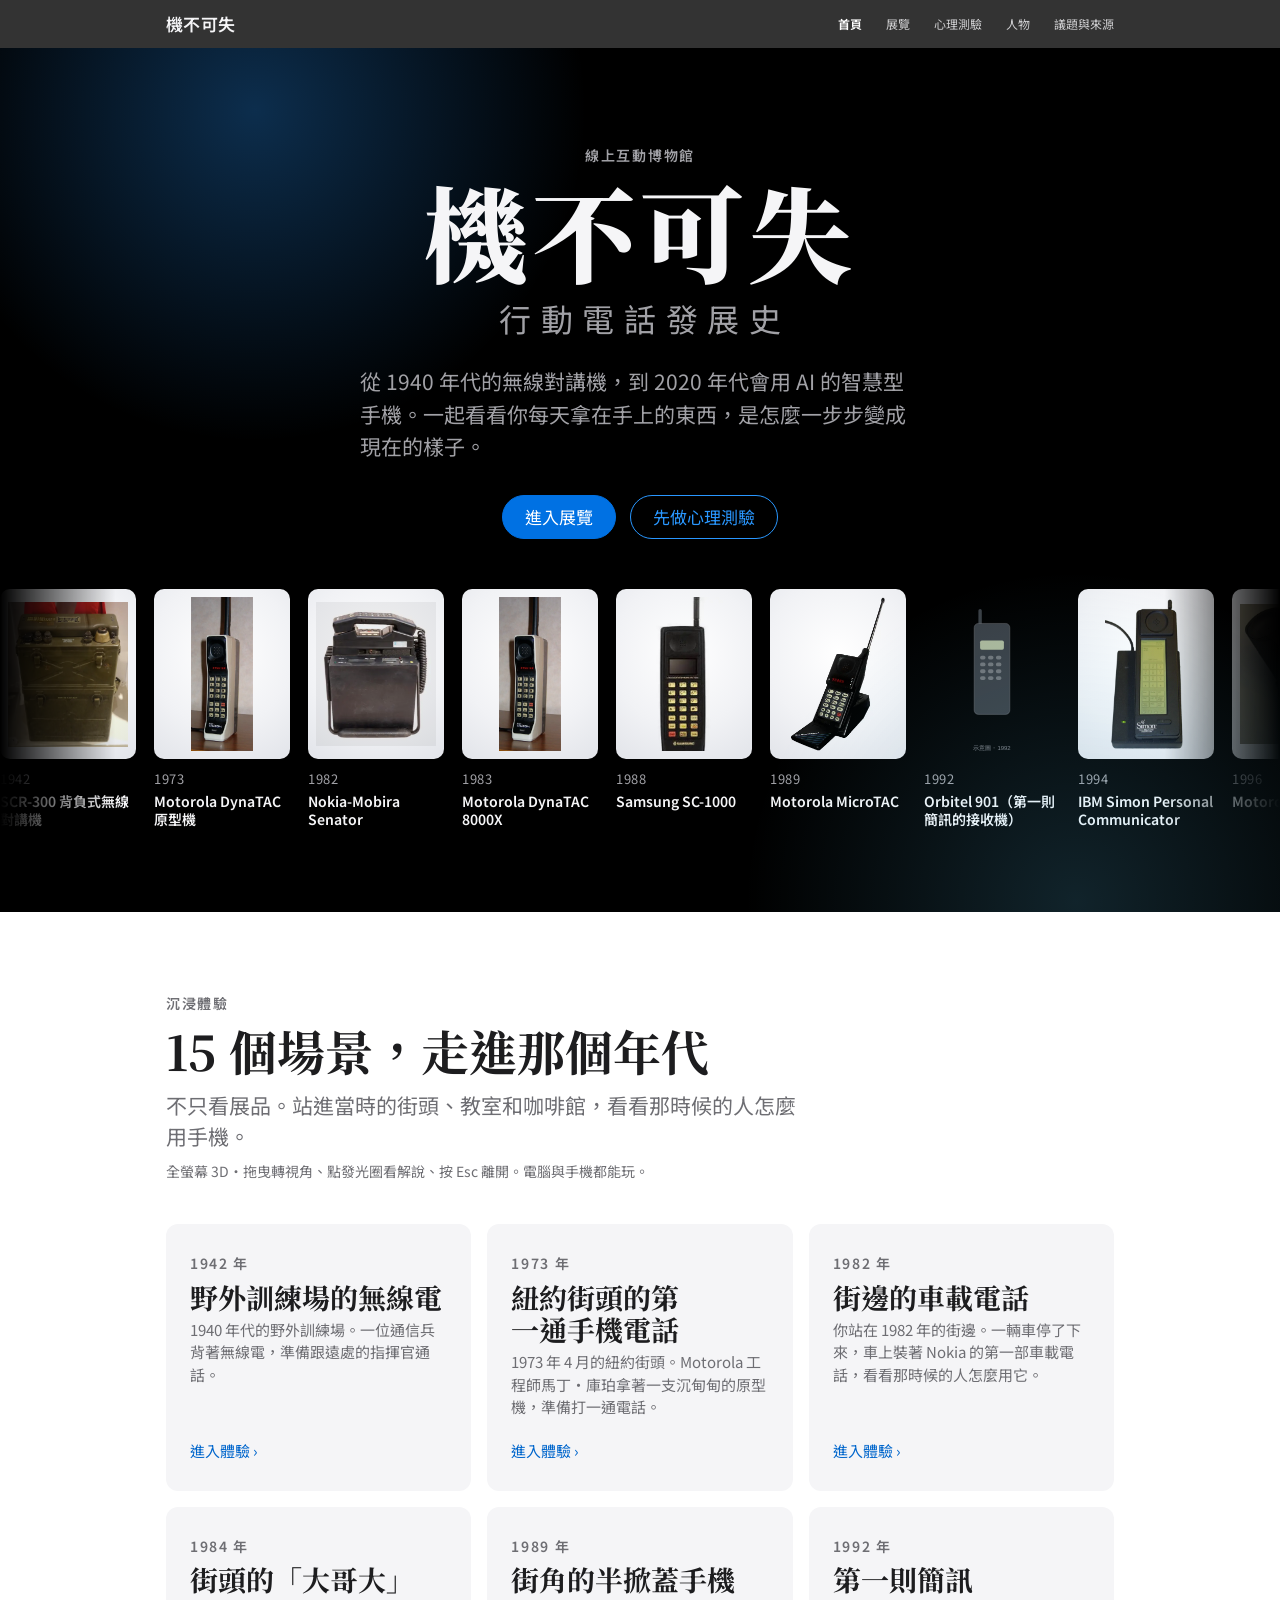
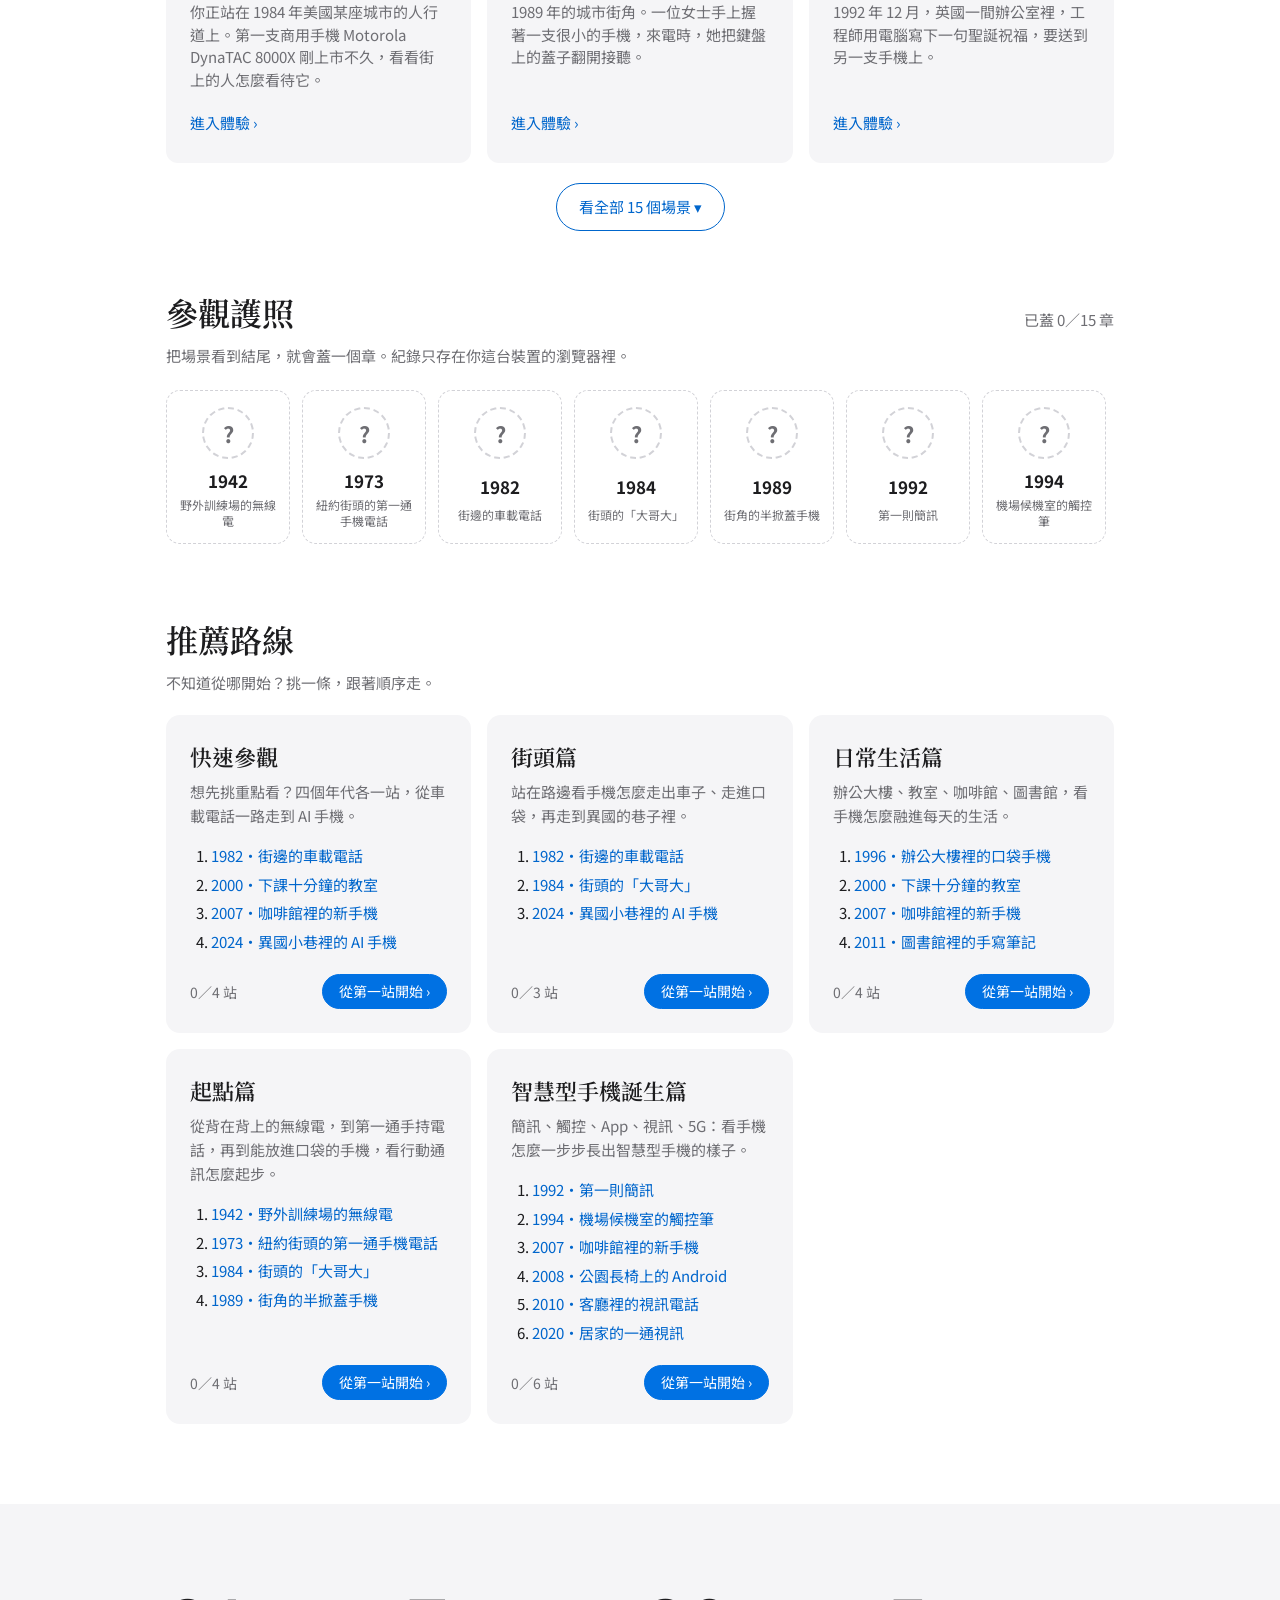
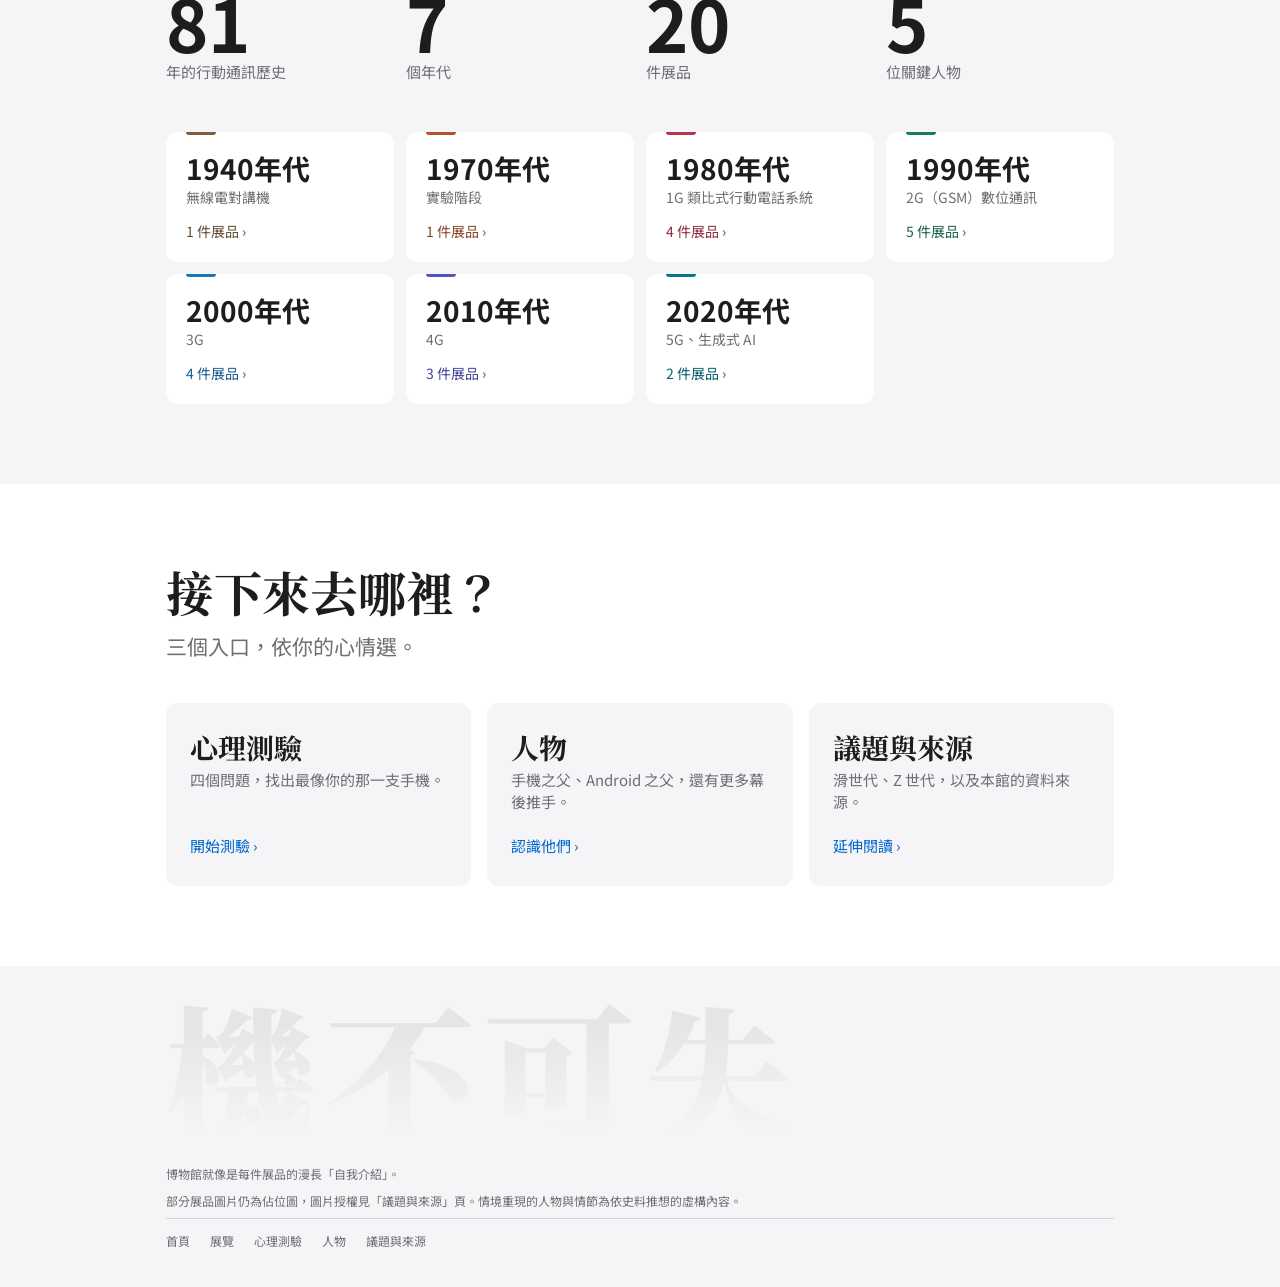
==== commit e48e4a8f: "收尾優化：本地化 three.js、圖片轉 webp、補 og:image 與 404、修正首頁 head Co-Authored-By: Claude Sonnet 5.5 <noreply@ant" ====
--- a/index.html
+++ b/index.html
@@ -1,6 +1,9 @@
-<!doctype html><html><head><meta charset=utf8><meta name=viewport content="width=device-width,initial-scale=1,viewport-fit=cover"><style>:root{color-scheme:light;box-sizing:border-box;padding-top:env(safe-area-inset-top,0px);padding-bottom:env(safe-area-inset-bottom,0px)}html{scroll-padding-top:env(safe-area-inset-top,0px)}body{margin:0;padding:0;font:14px -apple-system,BlinkMacSystemFont,sans-serif;background:#fff;color:#000}img{max-width:100%}[hidden]:not([hidden=until-found i]){display:none!important}</style></head><body>
+<!doctype html>
+<html lang="zh-Hant">
+<head>
+<meta charset="utf-8">
+<meta name="viewport" content="width=device-width,initial-scale=1,viewport-fit=cover">
 <title>機不可失</title>
-<meta name="claude:viewport-fit-sides" content="cover">
 <meta name="description" content="線上互動博物館：從 1940 年代的對講機到 2020 年代的 AI 手機。">
 <link rel="icon" href="data:image/svg+xml,%3Csvg xmlns='http://www.w3.org/2000/svg' viewBox='0 0 64 64'%3E%3Crect width='64' height='64' rx='14' fill='%23000'/%3E%3Crect x='21' y='10' width='22' height='44' rx='5' fill='none' stroke='%23fff' stroke-width='3'/%3E%3Ccircle cx='32' cy='47' r='2.5' fill='%232997ff'/%3E%3C/svg%3E">
 <meta property="og:type" content="website">
@@ -8,6 +11,10 @@
 <meta property="og:title" content="機不可失">
 <meta property="og:description" content="線上互動博物館：從 1940 年代的對講機到 2020 年代的 AI 手機。">
 <meta property="og:locale" content="zh_TW">
+<meta property="og:image" content="https://darkking566.github.io/the-agony-and-pain-of-my-assignment-for-museum-thing/images/og-cover.jpg">
+<meta property="og:image:width" content="1200">
+<meta property="og:image:height" content="630">
+<meta name="twitter:card" content="summary_large_image">
 <meta name="theme-color" content="#000000">
 <link rel="preconnect" href="https://fonts.googleapis.com">
 <link rel="preconnect" href="https://fonts.gstatic.com" crossorigin>
@@ -17,7 +24,9 @@
 <link rel="stylesheet" href="css/style.css">
 <link rel="stylesheet" href="css/transitions.css">
 <script src="js/transitions.js"></script>
-<style>[hidden]{display:none!important}</style>
+<style>:root{padding-top:env(safe-area-inset-top,0px);padding-bottom:env(safe-area-inset-bottom,0px)}[hidden]{display:none!important}</style>
+</head>
+<body data-page="home">
 <div id="home-root">
 <div id="site-nav"></div>
 
@@ -68,4 +77,5 @@
 <script src="js/passport.js"></script>
 <script src="js/home.js"></script>
 
-</body></html>+</body>
+</html>
--- a/css/3d.css
+++ b/css/3d.css
@@ -45,15 +45,26 @@
 .hall-nav.prev { left: 16px; }
 .hall-nav.next { right: 16px; }
 .hall-info {
-  position: absolute; left: 16px; right: 16px; bottom: 16px; max-width: 440px;
-  background: rgba(8, 13, 26, .72); backdrop-filter: blur(16px) saturate(1.3); -webkit-backdrop-filter: blur(16px) saturate(1.3);
-  border: 1px solid rgba(255, 255, 255, .14); border-radius: 16px; padding: 18px 20px 16px;
+  position: absolute; left: 16px; right: 16px; bottom: 16px; max-width: 400px;
+  background: rgba(8, 13, 26, .9); backdrop-filter: blur(16px) saturate(1.3); -webkit-backdrop-filter: blur(16px) saturate(1.3);
+  border: 1px solid rgba(255, 255, 255, .14); border-radius: 16px; padding: 14px 18px 14px;
   box-shadow: 0 20px 50px rgba(0, 0, 0, .45);
 }
 .hall-info .year { color: #7db4ff; font-weight: 700; font-size: 12px; letter-spacing: .14em; margin-bottom: 4px; }
 .hall-info h3 { margin: 0 0 8px; font-size: 22px; line-height: 1.25; }
 .hall-info p { margin: 0 0 6px; font-size: 14px; line-height: 1.65; color: #c9d4e4; }
-.hall-info .btn { border-color: rgba(238, 243, 251, .55); color: #eef3fb; margin-top: 6px; }
+.hall-info .btn { border-color: rgba(238, 243, 251, .55); color: #eef3fb; }
+.hall-info .btn:hover { background: rgba(255, 255, 255, .1); }
+/* 說明卡預設只顯示一小段，免得擋住展品；要看全部再展開 */
+.hall-info .hi-lead { display: -webkit-box; -webkit-line-clamp: 2; -webkit-box-orient: vertical; overflow: hidden; }
+.hall-info .hi-more { display: none; max-height: 24vh; overflow-y: auto; }
+.hall-info.open .hi-lead { display: block; -webkit-line-clamp: unset; }
+.hall-info.open .hi-more { display: block; }
+.hall-info.open { max-height: 62%; overflow-y: auto; }
+.hall-info.open .hi-more { max-height: none; overflow: visible; }
+.hall-info .hi-toggle { padding: 0; margin: 0 0 8px; border: 0; background: none; color: #7db4ff; font: inherit; font-size: 13px; font-weight: 600; cursor: pointer; }
+.hall-info .hi-toggle:hover { text-decoration: underline; }
+.hall-info .hi-actions { display: flex; flex-wrap: wrap; gap: 8px; }
 .hall-info .btn:hover { background: rgba(255, 255, 255, .1); }
 
 /* 互動操作列、零件說明圓點 */
@@ -107,6 +118,7 @@
   .hall .hall-nav.prev { left: 10px; right: auto; top: 46%; bottom: auto; }
   .hall .hall-nav.next { right: 10px; top: 46%; bottom: auto; }
   .hall-hint { display: none; }
+  .hall-info.open { max-height: 40%; }   /* 窄螢幕：展開的說明卡在卡片內捲動，不要蓋住展品 */
 }
 
 /* 展廳下方的年份導覽 */
--- a/css/style.css
+++ b/css/style.css
@@ -136,9 +136,11 @@
 .page-head .sub { margin: 0; }
 
 /* 照片佔位圖 */
-.photo { aspect-ratio: 4 / 5; width: 100%; border-radius: 8px; background: var(--alt); overflow: hidden; display: grid; place-items: center; }
+/* 相框的高度是由 aspect-ratio 推出來的，img 的 height:100% 解析不到它，高瘦的圖會依自己的比例撐大、被 overflow:hidden 切掉下半部。
+   所以讓相框當定位基準，圖片貼滿相框，由 object-fit: contain 負責完整縮進去。 */
+.photo { position: relative; aspect-ratio: 4 / 5; width: 100%; border-radius: 8px; background: var(--alt); overflow: hidden; display: grid; place-items: center; }
 .dark .photo, .pick .photo, .flip-front .photo { background: transparent; }
-.photo img { width: 100%; height: 100%; object-fit: contain; }
+.photo img { position: absolute; inset: 0; width: 100%; height: 100%; object-fit: contain; }
 .photo.real, .dark .photo.real, .pick .photo.real, .flip-front .photo.real { background: #fff; }
 .photo.real img { padding: 8px; }
 
@@ -336,7 +338,9 @@
 .pp-head h3 { margin: 0; font-family: var(--display); font-size: clamp(24px, 4vw, 32px); font-weight: 600; }
 .pp-count { color: var(--muted); font-size: 15px; font-variant-numeric: tabular-nums; }
 .pp-sub { margin: 6px 0 20px; color: var(--muted); font-size: 15px; }
-.stamps { display: grid; grid-template-columns: repeat(auto-fill, minmax(112px, 1fr)); gap: 12px; }
+.stamps { display: flex; gap: 12px; overflow-x: auto; padding: 2px 2px 14px; scroll-snap-type: x proximity; scrollbar-width: thin; -webkit-overflow-scrolling: touch; overscroll-behavior-x: contain; }
+.stamps .stamp { flex: 0 0 124px; scroll-snap-align: start; }
+@media (max-width: 720px) { .stamps { margin-inline: -16px; padding-inline: 16px; scroll-padding-inline: 16px; } }
 .stamp { display: grid; justify-items: center; gap: 2px; padding: 16px 8px 14px; border: 1.5px dashed var(--line); border-radius: 14px; color: var(--muted); text-align: center; }
 .stamp:hover { text-decoration: none; border-color: var(--blue); }
 .stamp .seal { display: grid; place-items: center; width: 52px; height: 52px; margin-bottom: 6px; border-radius: 50%; border: 2px dashed var(--line); font-size: 22px; font-weight: 700; }
@@ -405,3 +409,13 @@
 /* 細節修整：篩選列對齊、首頁統計數字對齊年代卡片 */
 @media (min-width: 721px) { .filters { flex-wrap: nowrap; } .filters input[type="search"] { width: 240px; } }
 @media (min-width: 721px) { .stats { display: grid; grid-template-columns: repeat(auto-fill, minmax(200px, 1fr)); gap: 24px 12px; } }
+
+.scene-more { display: flex; margin: 20px auto 0; cursor: pointer; font: inherit; font-size: 15px; background: transparent; }
+
+/* 觸控裝置：不改外觀，只把小連結的可點範圍擴大到約 32px 以上 */
+@media (pointer: coarse) {
+  .fact-src { line-height: 2.4; }
+  .fact-src a, .nav-links a, .brand, #site-footer a { position: relative; }
+  .fact-src a::after { content: ""; position: absolute; inset: -8px -4px; }
+  .nav-links a::after, .brand::after, #site-footer a::after { content: ""; position: absolute; inset: -8px -6px; }
+}
